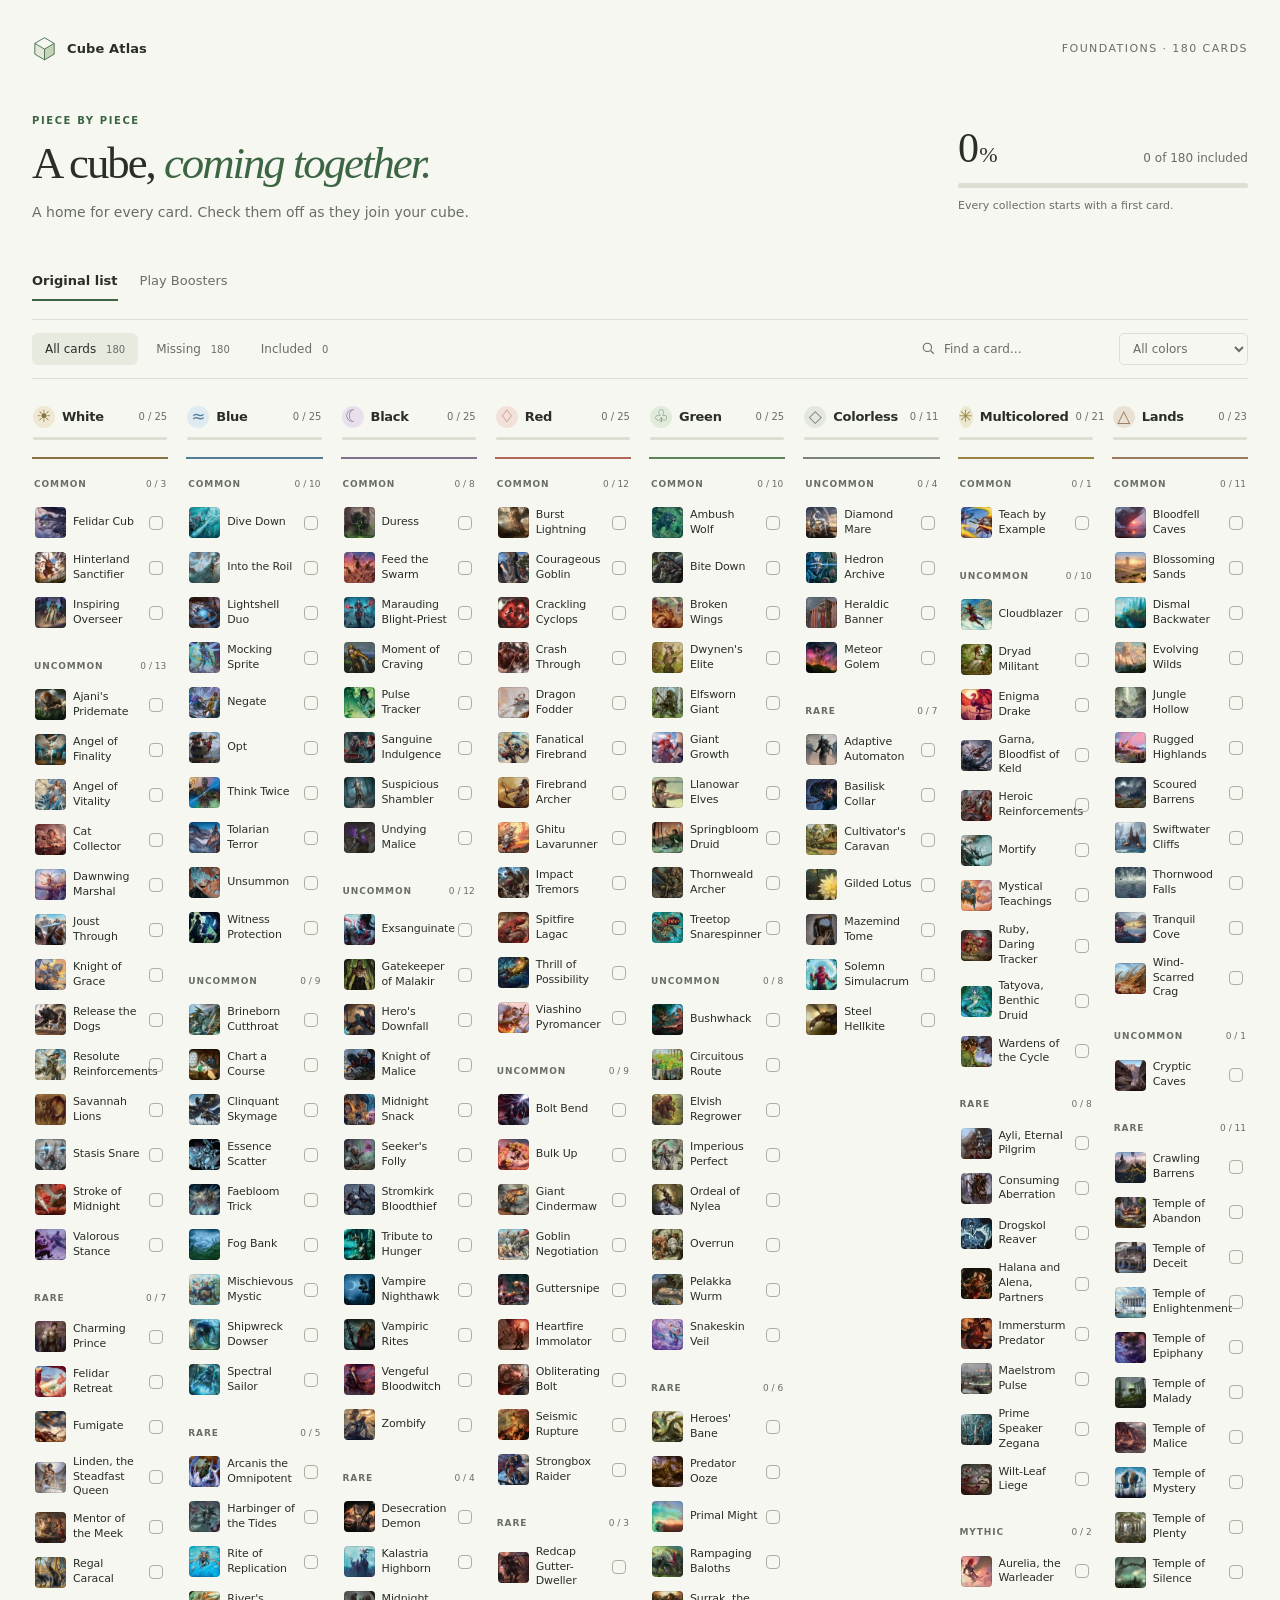
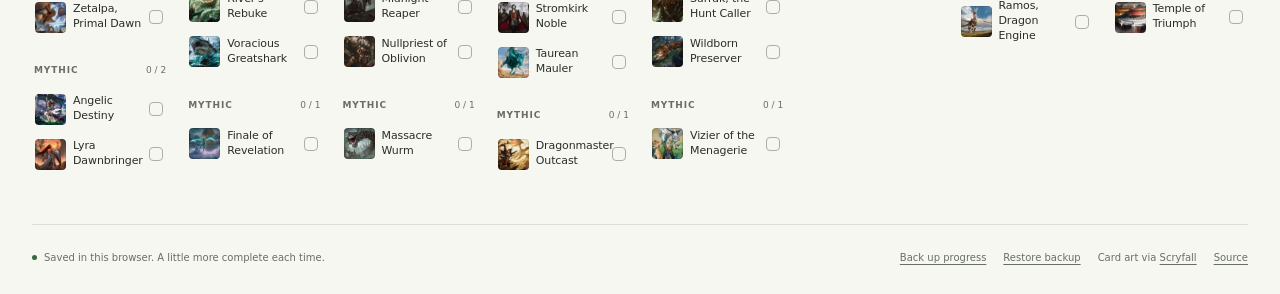
==== index.html @ b5fc6669 "Add a Play Booster battlebox with suggested replacements. Keep the original 180-card list and add a " ====
<!doctype html>
<html lang="en">
<head>
  <meta charset="utf-8">
  <meta name="viewport" content="width=device-width, initial-scale=1">
  <meta name="theme-color" content="#f7f7f2">
  <meta name="description" content="A little home for your 180-card Magic cube. Collect the cards, complete each color, and watch it come together.">
  <title>Cube Atlas — a little collection, coming together</title>
  <link rel="icon" href="assets/cube.svg" type="image/svg+xml">
  <style>
    :root{color-scheme:light;--paper:#f7f7f2;--ink:#292e28;--muted:#686e65;--line:#dddfd5;--green:#3c6544;font-family:system-ui,-apple-system,BlinkMacSystemFont,"Segoe UI",sans-serif;font-synthesis:none}
    *{box-sizing:border-box}body{margin:0;background:var(--paper);color:var(--ink);font-size:14px}button,input,select{font:inherit}button,a,input,select{-webkit-tap-highlight-color:transparent}button{cursor:pointer;color:inherit}button:active{transform:scale(.96)}button{transition:transform 120ms ease-out,background-color 120ms ease-out}a{color:inherit;text-underline-offset:3px}button:focus-visible,a:focus-visible,input:focus-visible,select:focus-visible{outline:2px solid var(--green);outline-offset:4px}[hidden]{display:none!important}
    .page{max-width:1840px;margin:auto;padding:36px 32px 24px}.masthead{display:flex;align-items:center;justify-content:space-between;gap:20px}.brand{display:flex;align-items:center;gap:10px;font-size:13px;font-weight:650;letter-spacing:.01em}.brand img{width:25px;height:25px}.edition{color:var(--muted);font-size:11px;letter-spacing:.13em;text-transform:uppercase}.intro{display:flex;align-items:center;justify-content:space-between;gap:48px;margin:54px 0 38px}.eyebrow{font-size:10px;letter-spacing:.16em;text-transform:uppercase;color:var(--green);font-weight:650;margin:0 0 13px}h1{font-family:Georgia,"Times New Roman",serif;font-size:clamp(34px,3.5vw,52px);font-weight:400;letter-spacing:-.045em;line-height:1.08;margin:0 0 14px}h1 em{font-weight:400;color:var(--green)}.intro-copy{margin:0;color:var(--muted);line-height:1.6}.overall{width:290px;flex-shrink:0}.overall-top{display:flex;align-items:baseline;justify-content:space-between;gap:20px;margin-bottom:11px}.percentage{font-family:Georgia,serif;font-size:42px;letter-spacing:-.04em;font-variant-numeric:tabular-nums}.percentage span{font-size:22px;margin-left:2px}.overall-count{color:var(--muted);font-size:12px;font-variant-numeric:tabular-nums}progress{display:block;width:100%;height:5px;border:0;border-radius:10px;overflow:hidden;appearance:none;background:var(--line)}progress::-webkit-progress-bar{background:var(--line);border-radius:10px}progress::-webkit-progress-value{background:var(--green);border-radius:10px;transition:width 220ms ease-out}progress::-moz-progress-bar{background:var(--green);border-radius:10px}.progress-caption{font-size:11px;color:var(--muted);margin:11px 0 0;min-height:16px}.toolbar{border-top:1px solid var(--line);border-bottom:1px solid var(--line);padding:13px 0;display:flex;align-items:center;justify-content:space-between;gap:14px;margin-bottom:27px}.filters{display:flex;gap:5px;flex-wrap:wrap}.filter{border:0;background:transparent;padding:9px 13px;border-radius:6px;font-size:12px;color:var(--muted)}.filter[aria-pressed="true"]{background:#e7ebdf;color:var(--ink)}.filter-count{margin-left:6px;font-size:10px;color:var(--muted);font-variant-numeric:tabular-nums}.tools{display:flex;gap:15px;align-items:center}.search{display:flex;align-items:center;gap:8px}.search svg{width:15px;height:15px;stroke:var(--muted);fill:none;stroke-width:1.5}.search input{border:0;background:transparent;outline-offset:4px;width:160px;color:var(--ink);font-size:12px;padding:8px 0}.search input::placeholder{color:var(--muted)}select{border:1px solid var(--line);border-radius:5px;padding:7px 24px 7px 9px;background:var(--paper);color:var(--muted);font-size:12px}.board{display:grid;grid-template-columns:repeat(8,minmax(0,1fr));gap:18px;align-items:start}.column{min-width:0;--accent:#8a8260;--wash:#ebe8d9}.column-head{padding:0 1px 17px;margin-bottom:14px;border-bottom:2px solid var(--accent);position:relative}.column-title{display:flex;align-items:center;gap:7px;margin-bottom:9px}.color-icon{font-size:17px;line-height:1;width:22px;height:22px;display:grid;place-items:center;background:var(--wash);color:var(--accent);border-radius:50%}.column h2{font-size:13px;margin:0;font-weight:650;letter-spacing:-.02em}.column-count{margin-left:auto;color:var(--muted);font-size:10px;white-space:nowrap;font-variant-numeric:tabular-nums}.column progress{height:3px}.column progress::-webkit-progress-value{background:var(--accent)}.column progress::-moz-progress-bar{background:var(--accent)}.column[data-complete="true"] .column-title:after{content:"✧";color:var(--accent);font-size:16px}.group{margin-bottom:21px}.group-head{display:flex;align-items:center;justify-content:space-between;gap:4px;padding:0 2px;margin-bottom:7px;min-height:22px}.group h3{font-size:9px;font-weight:600;letter-spacing:.1em;text-transform:uppercase;margin:0;color:var(--muted)}.group-count{font-size:9px;font-variant-numeric:tabular-nums;color:var(--muted)}.group[data-complete="true"] h3,.group[data-complete="true"] .group-count{color:var(--green)}.group[data-complete="true"] .group-count:before{content:"✓ ";font-weight:700}.cards{display:flex;flex-direction:column;gap:3px}.card{position:relative;display:flex;align-items:center;gap:7px;min-height:42px;padding:4px 3px;border-radius:5px;cursor:pointer;transition:background-color 120ms ease-out}.card:hover{background:#eceee5}.card:has(input:focus-visible){outline:2px solid var(--green);outline-offset:2px}.card:has(input:checked){background:color-mix(in srgb,var(--wash) 55%,transparent)}.art{width:31px;height:31px;flex-shrink:0;border-radius:4px;background:var(--wash);overflow:hidden;outline:1px solid rgb(0 0 0 / .1);outline-offset:-1px}.art img{width:100%;height:100%;object-fit:cover;display:block}.card-name{font-size:11px;line-height:1.35;letter-spacing:-.01em;flex:1;min-width:0}.copy-number{color:var(--muted);font-size:9px;white-space:nowrap}.card input{appearance:none;position:relative;flex-shrink:0;width:14px;height:14px;border:1px solid #abb0a3;border-radius:4px;margin:0 2px 0 auto;cursor:pointer;background:transparent;transition:background-color 120ms ease-out,border-color 120ms ease-out}.card input:checked{background:var(--green);border-color:var(--green)}.card input:checked:after{content:"";position:absolute;width:6px;height:3px;border-left:1.5px solid white;border-bottom:1.5px solid white;transform:rotate(-45deg);left:3px;top:3px}.card input:focus-visible{outline:none}.empty{padding:60px 20px;text-align:center;color:var(--muted)}footer{border-top:1px solid var(--line);margin-top:28px;padding-top:20px;display:flex;align-items:center;justify-content:space-between;gap:20px;flex-wrap:wrap;font-size:10px;color:var(--muted)}.footer-left{display:flex;align-items:center;gap:7px}.saved-dot{width:5px;height:5px;background:var(--green);border-radius:50%}.footer-actions{display:flex;align-items:center;gap:17px}.text-button{border:0;background:none;padding:7px 0;font-size:10px;color:var(--muted);text-decoration:underline;text-underline-offset:3px}.storage-error{border:1px solid #b48057;border-radius:5px;background:#fff3e8;padding:12px;margin-bottom:20px;line-height:1.5}.toast{position:fixed;bottom:28px;left:50%;transform:translateX(-50%);z-index:20;max-width:calc(100% - 32px);width:max-content;padding:15px 22px;display:flex;gap:13px;align-items:center;background:#293c2c;color:#fffdf4;border-radius:12px;box-shadow:0 8px 28px #25312720;pointer-events:none}.toast-symbol{font-size:27px;color:#e1d88e}.toast strong{font-size:13px;font-weight:550;display:block}.toast small{font-size:11px;display:block;opacity:.8;margin-top:4px}.particles{position:fixed;inset:0;pointer-events:none;z-index:19;overflow:hidden}.particle{position:absolute;left:0;top:0;font-family:Georgia,serif;line-height:1}.cube-celebration{position:fixed;left:50%;top:38%;z-index:18;pointer-events:none;transform:translate(-50%,-50%);width:100px;height:100px;filter:drop-shadow(0 12px 25px #3c65442a)}.sr-only{position:absolute;width:1px;height:1px;padding:0;margin:-1px;overflow:hidden;clip:rect(0,0,0,0);white-space:nowrap;border:0}
    .roster-tabs{display:flex;gap:22px;margin-bottom:18px}.roster-tab{background:none;border:0;border-bottom:2px solid transparent;padding:11px 0;font-size:13px;color:var(--muted)}.roster-tab[aria-selected="true"]{border-color:var(--green);color:var(--ink);font-weight:650}.booster-options{display:flex;justify-content:space-between;align-items:start;gap:20px;margin-bottom:19px;font-size:12px;color:var(--muted);line-height:1.6}.booster-options p{margin:0;max-width:760px}.suggestions-toggle{display:flex;align-items:center;gap:7px;white-space:nowrap;cursor:pointer;padding:4px 0}.suggestions-toggle input{accent-color:var(--green);width:15px;height:15px}.suggestion-badge{display:table;font-size:8px;line-height:1.4;font-weight:600;color:var(--green);background:#e7ebdf;border-radius:3px;padding:1px 4px;margin-top:4px;letter-spacing:.02em}.replacement-name{display:block;font-size:9px;line-height:1.35;color:var(--muted);margin-top:3px}.card[data-suggested="true"]{min-height:64px}.roster-summary{margin:0 0 16px;font-size:11px;color:var(--muted)}@media(max-width:700px){.booster-options{flex-direction:column;gap:8px}.roster-tabs{gap:24px}.card[data-suggested="true"]{min-height:68px}}
    .board{align-items:stretch}.column-head{position:sticky;top:0;z-index:5;background:var(--paper);padding-top:12px;margin-top:-12px}
    .card-preview{position:fixed;z-index:30;pointer-events:none;border-radius:13px;overflow:hidden;box-shadow:0 12px 40px rgb(0 0 0 / .25),0 2px 8px rgb(0 0 0 / .15);background:var(--paper)}.card-preview img{display:block;width:100%;height:auto}
    @media(min-width:1700px){.card-name{font-size:12px}.art{width:35px;height:35px}.card{min-height:45px}.board{gap:23px}}
    @media(max-width:1200px){.board{grid-template-columns:repeat(4,minmax(0,1fr));gap:30px 24px}.card-name{font-size:12px}.art{width:35px;height:35px}.card{min-height:44px}.column h2{font-size:14px}}
    @media(max-width:700px){.page{padding:24px 20px}.intro{margin:38px 0 28px;align-items:stretch;flex-direction:column;gap:25px}.overall{width:100%;max-width:none}.overall-top{margin-bottom:9px}.percentage{font-size:34px}.intro-copy{font-size:12px}.toolbar{flex-direction:column;align-items:stretch;gap:10px;margin-bottom:23px}.tools{justify-content:space-between}.search{flex:1}.search input{width:100%;min-width:0}.filters{gap:2px}.filter{flex:1;text-align:center}.board{grid-template-columns:repeat(2,minmax(0,1fr));gap:22px 18px}.card{gap:6px}.card-name{font-size:11px}.art{width:29px;height:32px}.column h2{font-size:12px}.color-icon{width:18px;height:18px;font-size:14px}.column-count{font-size:9px}.edition{font-size:9px}footer{align-items:flex-start;gap:8px}.footer-actions{flex-wrap:wrap;gap:14px}.toast{bottom:18px}}
    @media(max-width:359px){.page{padding:20px 14px}.board{grid-template-columns:1fr}.card-name{font-size:13px}}
    @media(prefers-reduced-motion:reduce){*,*::before,*::after{animation:none!important;transition:none!important;scroll-behavior:auto!important}button:active{transform:none}.particles,.cube-celebration{display:none!important}}
  </style>
</head>
<body>
  <div class="page">
    <header class="masthead"><div class="brand"><img src="assets/cube.svg" alt="">Cube Atlas</div><span class="edition">Foundations · 180 cards</span></header>
    <main>
      <section class="intro" aria-labelledby="page-title">
        <div><p class="eyebrow">Piece by piece</p><h1>A cube, <em>coming together.</em></h1><p class="intro-copy">A home for every card. Check them off as they join your cube.</p></div>
        <div class="overall"><div class="overall-top"><div class="percentage" id="percentage">0<span>%</span></div><span class="overall-count" id="overall-count">0 of 180 included</span></div><progress id="overall-progress" max="180" value="0" aria-label="Cube completion"></progress><p class="progress-caption" id="progress-caption">Every collection starts with a first card.</p></div>
      </section>
      <div class="storage-error" id="storage-error" role="alert" hidden></div>
      <div class="roster-tabs" role="tablist" aria-label="Battlebox roster"><button class="roster-tab" id="tab-original" role="tab" aria-selected="true" aria-controls="roster-panel" data-roster="original">Original list</button><button class="roster-tab" id="tab-booster" role="tab" aria-selected="false" aria-controls="roster-panel" tabindex="-1" data-roster="booster">Play Boosters</button></div>
      <div id="roster-panel" role="tabpanel" aria-labelledby="tab-original">
      <div class="booster-options" id="booster-options" hidden><p>Foundations Play Booster cards only. Suggestions replace cards outside the booster pool, with roles and costs that may differ. One copy each; spare land slots become spells. A starting point to playtest.</p><label class="suggestions-toggle"><input type="checkbox" id="show-suggestions" checked>Show suggested cards</label></div>
      <p class="roster-summary" id="roster-summary" hidden></p>
      <div class="toolbar">
        <div class="filters" aria-label="Card status"><button type="button" class="filter" data-filter="all" aria-pressed="true">All cards <span class="filter-count" id="count-all">180</span></button><button type="button" class="filter" data-filter="missing" aria-pressed="false">Missing <span class="filter-count" id="count-missing">180</span></button><button type="button" class="filter" data-filter="included" aria-pressed="false">Included <span class="filter-count" id="count-included">0</span></button></div>
        <div class="tools"><label class="search"><svg viewBox="0 0 20 20" aria-hidden="true"><circle cx="8.5" cy="8.5" r="5.5"/><path d="m13 13 4 4"/></svg><input type="search" id="search" placeholder="Find a card…" aria-label="Find a card" autocomplete="off"></label><select id="color-filter" aria-label="Filter by color"><option value="all">All colors</option></select></div>
      </div>
      <div class="board" id="board"></div>
      <p class="empty" id="empty" hidden>No cards here. Try another search or filter.</p>
      </div>
      <p class="sr-only" id="status" role="status" aria-live="polite"></p>
    </main>
    <footer><span class="footer-left"><span class="saved-dot" aria-hidden="true"></span><span id="save-label">Saved in this browser. A little more complete each time.</span></span><div class="footer-actions"><button class="text-button" id="backup" type="button">Back up progress</button><button class="text-button" id="restore" type="button">Restore backup</button><span>Card art via <a href="https://scryfall.com" target="_blank" rel="noreferrer">Scryfall</a></span><a href="https://github.com/hugooliveirad/cube-atlas" target="_blank" rel="noreferrer">Source</a></div></footer>
  </div>
  <input type="file" id="restore-file" accept="application/json,.json" hidden>
  <div class="toast" id="toast" role="status" aria-live="polite" hidden><span class="toast-symbol" aria-hidden="true">✧</span><div><strong id="toast-title"></strong><small id="toast-copy"></small></div></div>
  <div class="particles" id="particles" aria-hidden="true"></div>
  <img class="cube-celebration" id="cube-celebration" src="assets/cube.svg" alt="" hidden>
  <div class="card-preview" id="card-preview" hidden></div>
  <script>
    const CATALOG = [
      {id:'white',name:'White',symbol:'☀',accent:'#887442',wash:'#eee8d4',groups:{
        Common:"Felidar Cub|Hinterland Sanctifier|Inspiring Overseer",
        Uncommon:"Ajani's Pridemate|Angel of Finality|Angel of Vitality|Cat Collector|Dawnwing Marshal|Joust Through|Knight of Grace|Release the Dogs|Resolute Reinforcements|Savannah Lions|Stasis Snare|Stroke of Midnight|Valorous Stance",
        Rare:"Charming Prince|Felidar Retreat|Fumigate|Linden, the Steadfast Queen|Mentor of the Meek|Regal Caracal|Zetalpa, Primal Dawn",
        Mythic:"Angelic Destiny|Lyra Dawnbringer"}},
      {id:'blue',name:'Blue',symbol:'≈',accent:'#527d96',wash:'#deebf0',groups:{
        Common:"Dive Down|Into the Roil|Lightshell Duo|Mocking Sprite|Negate|Opt|Think Twice|Tolarian Terror|Unsummon|Witness Protection",
        Uncommon:"Brineborn Cutthroat|Chart a Course|Clinquant Skymage|Essence Scatter|Faebloom Trick|Fog Bank|Mischievous Mystic|Shipwreck Dowser|Spectral Sailor",
        Rare:"Arcanis the Omnipotent|Harbinger of the Tides|Rite of Replication|River's Rebuke|Voracious Greatshark",
        Mythic:"Finale of Revelation"}},
      {id:'black',name:'Black',symbol:'☾',accent:'#81718d',wash:'#e8e1eb',groups:{
        Common:"Duress|Feed the Swarm|Marauding Blight-Priest|Moment of Craving|Pulse Tracker|Sanguine Indulgence|Suspicious Shambler|Undying Malice",
        Uncommon:"Exsanguinate|Gatekeeper of Malakir|Hero's Downfall|Knight of Malice|Midnight Snack|Seeker's Folly|Stromkirk Bloodthief|Tribute to Hunger|Vampire Nighthawk|Vampiric Rites|Vengeful Bloodwitch|Zombify",
        Rare:"Desecration Demon|Kalastria Highborn|Midnight Reaper|Nullpriest of Oblivion",
        Mythic:"Massacre Wurm"}},
      {id:'red',name:'Red',symbol:'♢',accent:'#af6858',wash:'#f2e1d9',groups:{
        Common:"Burst Lightning|Courageous Goblin|Crackling Cyclops|Crash Through|Dragon Fodder|Fanatical Firebrand|Firebrand Archer|Ghitu Lavarunner|Impact Tremors|Spitfire Lagac|Thrill of Possibility|Viashino Pyromancer",
        Uncommon:"Bolt Bend|Bulk Up|Giant Cindermaw|Goblin Negotiation|Guttersnipe|Heartfire Immolator|Obliterating Bolt|Seismic Rupture|Strongbox Raider",
        Rare:"Redcap Gutter-Dweller|Stromkirk Noble|Taurean Mauler",
        Mythic:"Dragonmaster Outcast"}},
      {id:'green',name:'Green',symbol:'♧',accent:'#5d805d',wash:'#e1eadb',groups:{
        Common:"Ambush Wolf|Bite Down|Broken Wings|Dwynen's Elite|Elfsworn Giant|Giant Growth|Llanowar Elves|Springbloom Druid|Thornweald Archer|Treetop Snarespinner",
        Uncommon:"Bushwhack|Circuitous Route|Elvish Regrower|Imperious Perfect|Ordeal of Nylea|Overrun|Pelakka Wurm|Snakeskin Veil",
        Rare:"Heroes' Bane|Predator Ooze|Primal Might|Rampaging Baloths|Surrak, the Hunt Caller|Wildborn Preserver",
        Mythic:"Vizier of the Menagerie"}},
      {id:'colorless',name:'Colorless',symbol:'◇',accent:'#7b827b',wash:'#e4e7e1',groups:{
        Uncommon:"Diamond Mare|Hedron Archive|Heraldic Banner|Meteor Golem",
        Rare:"Adaptive Automaton|Basilisk Collar|Cultivator's Caravan|Gilded Lotus|Mazemind Tome|Solemn Simulacrum|Steel Hellkite"}},
      {id:'multicolored',name:'Multicolored',symbol:'✳',accent:'#9a8441',wash:'#ece7cf',groups:{
        Common:"Teach by Example",
        Uncommon:"Cloudblazer|Dryad Militant|Enigma Drake|Garna, Bloodfist of Keld|Heroic Reinforcements|Mortify|Mystical Teachings|Ruby, Daring Tracker|Tatyova, Benthic Druid|Wardens of the Cycle",
        Rare:"Ayli, Eternal Pilgrim|Consuming Aberration|Drogskol Reaver|Halana and Alena, Partners|Immersturm Predator|Maelstrom Pulse|Prime Speaker Zegana|Wilt-Leaf Liege",
        Mythic:"Aurelia, the Warleader|Ramos, Dragon Engine"}},
      {id:'lands',name:'Lands',symbol:'△',accent:'#9b795c',wash:'#eae1d5',groups:{
        Common:"Bloodfell Caves|Blossoming Sands|Dismal Backwater|Evolving Wilds|Jungle Hollow|Rugged Highlands|Scoured Barrens|Swiftwater Cliffs|Thornwood Falls|Tranquil Cove|Wind-Scarred Crag",
        Uncommon:"Cryptic Caves",
        Rare:"Crawling Barrens|Temple of Abandon|Temple of Deceit|Temple of Enlightenment|Temple of Epiphany|Temple of Malady|Temple of Malice|Temple of Mystery|Temple of Plenty|Temple of Silence|Temple of Triumph"}}
    ];
    const KEY = 'cube-atlas.progress.v1';
    const PLAY_BOOSTER = {
      retained: {"Ajani's Pridemate":"Uncommon","Angel of Finality":"Uncommon","Cat Collector":"Uncommon","Joust Through":"Uncommon","Resolute Reinforcements":"Uncommon","Savannah Lions":"Uncommon","Stroke of Midnight":"Uncommon","Lightshell Duo":"Common","Mocking Sprite":"Common","Think Twice":"Common","Tolarian Terror":"Common","Witness Protection":"Common","Brineborn Cutthroat":"Uncommon","Clinquant Skymage":"Uncommon","Essence Scatter":"Uncommon","Faebloom Trick":"Uncommon","Mischievous Mystic":"Uncommon","Spectral Sailor":"Uncommon","Marauding Blight-Priest":"Common","Exsanguinate":"Uncommon","Hero's Downfall":"Uncommon","Midnight Snack":"Uncommon","Seeker's Folly":"Uncommon","Stromkirk Bloodthief":"Uncommon","Vampire Nighthawk":"Uncommon","Vengeful Bloodwitch":"Uncommon","Zombify":"Uncommon","Burst Lightning":"Common","Courageous Goblin":"Common","Crackling Cyclops":"Common","Fanatical Firebrand":"Common","Firebrand Archer":"Common","Spitfire Lagac":"Common","Thrill of Possibility":"Common","Bulk Up":"Uncommon","Goblin Negotiation":"Uncommon","Heartfire Immolator":"Uncommon","Seismic Rupture":"Uncommon","Strongbox Raider":"Uncommon","Ambush Wolf":"Common","Bite Down":"Common","Broken Wings":"Common","Dwynen's Elite":"Common","Elfsworn Giant":"Common","Giant Growth":"Common","Llanowar Elves":"Common","Treetop Snarespinner":"Common","Bushwhack":"Common","Elvish Regrower":"Uncommon","Overrun":"Uncommon","Snakeskin Veil":"Uncommon","Heraldic Banner":"Uncommon","Meteor Golem":"Uncommon","Solemn Simulacrum":"Rare","Heroic Reinforcements":"Uncommon","Ruby, Daring Tracker":"Uncommon","Tatyova, Benthic Druid":"Uncommon","Wardens of the Cycle":"Uncommon","Consuming Aberration":"Rare","Bloodfell Caves":"Common","Blossoming Sands":"Common","Dismal Backwater":"Common","Evolving Wilds":"Common","Jungle Hollow":"Common","Rugged Highlands":"Common","Scoured Barrens":"Common","Swiftwater Cliffs":"Common","Thornwood Falls":"Common","Tranquil Cove":"Common","Wind-Scarred Crag":"Common"},
      suggestions: [
        {"replaces":"Felidar Cub","name":"Cathar Commando","reason":"Keeps a small creature that can remove an artifact or enchantment.","color":"white","rarity":"Common"},
        {"replaces":"Hinterland Sanctifier","name":"Dazzling Angel","reason":"Keeps life gain from creatures entering, on a larger flying body.","color":"white","rarity":"Common"},
        {"replaces":"Inspiring Overseer","name":"Helpful Hunter","reason":"Keeps a creature that draws a card on entry, at a lower cost without flying.","color":"white","rarity":"Common"},
        {"replaces":"Angel of Vitality","name":"Vanguard Seraph","reason":"Keeps a flyer that rewards gaining life, with selection instead of extra life.","color":"white","rarity":"Common"},
        {"replaces":"Dawnwing Marshal","name":"Dauntless Veteran","reason":"Keeps an attacking creature that boosts your team.","color":"white","rarity":"Uncommon"},
        {"replaces":"Knight of Grace","name":"Sun-Blessed Healer","reason":"Keeps an early white creature and adds lifelink and optional recursion.","color":"white","rarity":"Uncommon"},
        {"replaces":"Release the Dogs","name":"Prideful Parent","reason":"Keeps multiple bodies from one card, at a smaller scale.","color":"white","rarity":"Common"},
        {"replaces":"Stasis Snare","name":"Banishing Light","reason":"Keeps enchantment-based exile removal; loses flash but hits more permanent types.","color":"white","rarity":"Common"},
        {"replaces":"Valorous Stance","name":"Divine Resilience","reason":"Keeps the protection mode, with a late-game option to protect the team.","color":"white","rarity":"Uncommon"},
        {"replaces":"Charming Prince","name":"Mischievous Pup","reason":"Reuses an enters-the-battlefield effect by returning a permanent to hand.","color":"white","rarity":"Uncommon"},
        {"replaces":"Felidar Retreat","name":"Skyknight Squire","reason":"Keeps a creature-growth payoff, triggered by creatures instead of lands.","color":"white","rarity":"Rare"},
        {"replaces":"Fumigate","name":"Day of Judgment","reason":"Keeps a full creature sweeper, without the life gain.","color":"white","rarity":"Rare"},
        {"replaces":"Linden, the Steadfast Queen","name":"Exemplar of Light","reason":"Supports the life-gain theme with a flying card-draw payoff.","color":"white","rarity":"Rare"},
        {"replaces":"Mentor of the Meek","name":"Squad Rallier","reason":"Provides repeatable access to small creatures instead of drawing on entry.","color":"white","rarity":"Common"},
        {"replaces":"Regal Caracal","name":"Arahbo, the First Fang","reason":"Keeps Cat tokens and a Cat lord, without lifelink.","color":"white","rarity":"Rare"},
        {"replaces":"Zetalpa, Primal Dawn","name":"Herald of Eternal Dawn","reason":"Keeps an expensive flying finisher, with a different defensive effect.","color":"white","rarity":"Mythic"},
        {"replaces":"Angelic Destiny","name":"Celestial Armor","reason":"Keeps a flying power boost, using reusable Equipment instead of an Aura.","color":"white","rarity":"Rare"},
        {"replaces":"Lyra Dawnbringer","name":"Serra Angel","reason":"Keeps a five-mana vigilant flyer; a gentler finisher without lifelink.","color":"white","rarity":"Uncommon"},
        {"replaces":"Dive Down","name":"An Offer You Can't Refuse","reason":"Can protect a creature from a noncreature removal spell, at the cost of giving Treasures.","color":"blue","rarity":"Uncommon"},
        {"replaces":"Into the Roil","name":"Uncharted Voyage","reason":"Keeps creature tempo and card selection, at a higher cost.","color":"blue","rarity":"Common"},
        {"replaces":"Negate","name":"Refute","reason":"Keeps countermagic, with broader targets and looting at a higher cost.","color":"blue","rarity":"Common"},
        {"replaces":"Opt","name":"Strix Lookout","reason":"Moves card selection onto a repeatable flying creature.","color":"blue","rarity":"Common"},
        {"replaces":"Unsummon","name":"Run Away Together","reason":"Keeps instant-speed bounce; requires two creatures controlled by different players.","color":"blue","rarity":"Common"},
        {"replaces":"Chart a Course","name":"Arcane Epiphany","reason":"Keeps card draw, at instant speed but a higher mana cost.","color":"blue","rarity":"Uncommon"},
        {"replaces":"Fog Bank","name":"Rune-Sealed Wall","reason":"Keeps a defensive blocker and adds repeatable surveil, without flying.","color":"blue","rarity":"Uncommon"},
        {"replaces":"Shipwreck Dowser","name":"Inspiration from Beyond","reason":"Keeps instant/sorcery recursion and trades the creature for flashback.","color":"blue","rarity":"Uncommon"},
        {"replaces":"Arcanis the Omnipotent","name":"Archmage of Runes","reason":"Keeps a large creature with a repeatable card-draw engine.","color":"blue","rarity":"Rare"},
        {"replaces":"Harbinger of the Tides","name":"Bigfin Bouncer","reason":"Keeps a creature with an enters-the-battlefield bounce effect.","color":"blue","rarity":"Common"},
        {"replaces":"Rite of Replication","name":"Self-Reflection","reason":"Keeps copying your creatures, with flashback rather than kicker.","color":"blue","rarity":"Uncommon"},
        {"replaces":"River's Rebuke","name":"Aetherize","reason":"Keeps a mass-bounce effect, limited to attacking creatures.","color":"blue","rarity":"Uncommon"},
        {"replaces":"Voracious Greatshark","name":"High Fae Trickster","reason":"Keeps a flash threat; grants flash to other spells instead of countering one.","color":"blue","rarity":"Rare"},
        {"replaces":"Finale of Revelation","name":"Lunar Insight","reason":"Keeps a hand-refill spell, rewarding a spread of permanent mana values.","color":"blue","rarity":"Rare"},
        {"replaces":"Duress","name":"Pilfer","reason":"Keeps targeted discard, with broader targets for one more mana.","color":"black","rarity":"Common"},
        {"replaces":"Feed the Swarm","name":"Eaten Alive","reason":"Keeps removal; can exile creatures or planeswalkers but cannot hit enchantments.","color":"black","rarity":"Common"},
        {"replaces":"Moment of Craving","name":"Stab","reason":"Keeps cheap instant-speed -2/-2 removal, without life gain.","color":"black","rarity":"Common"},
        {"replaces":"Pulse Tracker","name":"Sanguine Syphoner","reason":"Keeps an attack-triggered life drain, on a two-mana creature.","color":"black","rarity":"Common"},
        {"replaces":"Sanguine Indulgence","name":"Macabre Waltz","reason":"Keeps returning two creatures to hand, with a discard cost.","color":"black","rarity":"Common"},
        {"replaces":"Suspicious Shambler","name":"Infestation Sage","reason":"Keeps a creature that leaves another body when it dies.","color":"black","rarity":"Common"},
        {"replaces":"Undying Malice","name":"Fake Your Own Death","reason":"Keeps a death-and-return combat trick, adding a Treasure.","color":"black","rarity":"Common"},
        {"replaces":"Gatekeeper of Malakir","name":"Tragic Banshee","reason":"Keeps removal attached to a creature, at a higher cost and with a morbid condition.","color":"black","rarity":"Uncommon"},
        {"replaces":"Knight of Malice","name":"Diregraf Ghoul","reason":"Keeps an efficient early attacker, without first strike or protection.","color":"black","rarity":"Uncommon"},
        {"replaces":"Tribute to Hunger","name":"Bake into a Pie","reason":"Keeps creature removal with access to life gain through Food.","color":"black","rarity":"Common"},
        {"replaces":"Vampiric Rites","name":"Vampire Gourmand","reason":"Keeps sacrificing creatures to draw cards, tied to attacking.","color":"black","rarity":"Uncommon"},
        {"replaces":"Desecration Demon","name":"Rune-Scarred Demon","reason":"Keeps a large flying Demon, trading low cost for a tutor effect.","color":"black","rarity":"Rare"},
        {"replaces":"Kalastria Highborn","name":"Abyssal Harvester","reason":"Keeps a repeatable death payoff, making creature copies instead of draining life.","color":"black","rarity":"Rare"},
        {"replaces":"Midnight Reaper","name":"Phyrexian Arena","reason":"Keeps paying life for repeated card advantage, without requiring creatures to die.","color":"black","rarity":"Rare"},
        {"replaces":"Nullpriest of Oblivion","name":"Infernal Vessel","reason":"Keeps a cheap creature with built-in graveyard value; returns itself rather than another creature.","color":"black","rarity":"Uncommon"},
        {"replaces":"Massacre Wurm","name":"Arbiter of Woe","reason":"Keeps a large creature with an immediate life swing, but does not sweep small creatures.","color":"black","rarity":"Uncommon"},
        {"replaces":"Crash Through","name":"Sure Strike","reason":"Keeps a cheap combat spell for the spells-matter theme, without drawing a card.","color":"red","rarity":"Common"},
        {"replaces":"Dragon Fodder","name":"Goblin Surprise","reason":"Keeps two Goblin tokens and adds a team-pump option for one more mana.","color":"red","rarity":"Common"},
        {"replaces":"Ghitu Lavarunner","name":"Frenzied Goblin","reason":"Keeps a one-mana attacker with a way to push through blockers.","color":"red","rarity":"Uncommon"},
        {"replaces":"Impact Tremors","name":"Searslicer Goblin","reason":"Supports the token plan by creating Goblins rather than dealing damage on entry.","color":"red","rarity":"Rare"},
        {"replaces":"Viashino Pyromancer","name":"Gorehorn Raider","reason":"Keeps damage attached to a creature, at a higher cost and with a raid condition.","color":"red","rarity":"Common"},
        {"replaces":"Bolt Bend","name":"Abrade","reason":"Keeps flexible instant-speed interaction, using removal instead of redirection.","color":"red","rarity":"Uncommon"},
        {"replaces":"Giant Cindermaw","name":"Brazen Scourge","reason":"Keeps an aggressive three-mana creature, with haste instead of trample and life-gain denial.","color":"red","rarity":"Uncommon"},
        {"replaces":"Guttersnipe","name":"Firespitter Whelp","reason":"Keeps noncreature-spell damage triggers, on a flying creature.","color":"red","rarity":"Uncommon"},
        {"replaces":"Obliterating Bolt","name":"Fiery Annihilation","reason":"Keeps exile-based damage removal, at instant speed for one more mana.","color":"red","rarity":"Uncommon"},
        {"replaces":"Redcap Gutter-Dweller","name":"Dragon Trainer","reason":"Keeps multiple bodies from one creature card, trading card advantage for a flying Dragon.","color":"red","rarity":"Uncommon"},
        {"replaces":"Stromkirk Noble","name":"Kellan, Planar Trailblazer","reason":"Keeps a one-mana attacker that can grow into a late-game threat.","color":"red","rarity":"Rare"},
        {"replaces":"Taurean Mauler","name":"Goblin Boarders","reason":"Keeps a three-mana creature that can enter larger, without indefinite growth.","color":"red","rarity":"Common"},
        {"replaces":"Dragonmaster Outcast","name":"Shivan Dragon","reason":"Keeps a late-game Dragon threat, without the repeated token engine.","color":"red","rarity":"Uncommon"},
        {"replaces":"Springbloom Druid","name":"Grow from the Ashes","reason":"Keeps basic-land ramp with an option to find two lands.","color":"green","rarity":"Common"},
        {"replaces":"Thornweald Archer","name":"Wary Thespian","reason":"Keeps an early green creature and adds graveyard selection; reach is covered elsewhere.","color":"green","rarity":"Common"},
        {"replaces":"Circuitous Route","name":"Elvish Archdruid","reason":"Moves ramp onto an Elf lord; needs creatures instead of fetching lands.","color":"green","rarity":"Rare"},
        {"replaces":"Imperious Perfect","name":"Dwynen, Gilt-Leaf Daen","reason":"Keeps an Elf lord, trading token production for reach and life gain.","color":"green","rarity":"Uncommon"},
        {"replaces":"Ordeal of Nylea","name":"Inspiring Call","reason":"Supports the +1/+1-counter theme with protection and card draw instead of ramp.","color":"green","rarity":"Uncommon"},
        {"replaces":"Pelakka Wurm","name":"Apothecary Stomper","reason":"Keeps a large creature with life gain on entry, at a lower cost.","color":"green","rarity":"Common"},
        {"replaces":"Heroes' Bane","name":"Wildwood Scourge","reason":"Keeps a scaling Hydra and +1/+1-counter payoff.","color":"green","rarity":"Uncommon"},
        {"replaces":"Predator Ooze","name":"Cackling Prowler","reason":"Keeps a growing, resilient creature, using ward rather than indestructible.","color":"green","rarity":"Common"},
        {"replaces":"Primal Might","name":"Felling Blow","reason":"Keeps creature-based removal plus a permanent power boost.","color":"green","rarity":"Uncommon"},
        {"replaces":"Rampaging Baloths","name":"Mossborn Hydra","reason":"Keeps a landfall threat, growing one creature instead of making tokens.","color":"green","rarity":"Rare"},
        {"replaces":"Surrak, the Hunt Caller","name":"Ghalta, Primal Hunger","reason":"Keeps a power-matters finisher, with trample rather than granting haste.","color":"green","rarity":"Rare"},
        {"replaces":"Wildborn Preserver","name":"Nessian Hornbeetle","reason":"Keeps an early creature that grows through +1/+1 counters.","color":"green","rarity":"Uncommon"},
        {"replaces":"Vizier of the Menagerie","name":"Garruk's Uprising","reason":"Keeps card advantage for a creature-heavy deck and adds trample.","color":"green","rarity":"Uncommon"},
        {"replaces":"Diamond Mare","name":"Gleaming Barrier","reason":"Keeps a cheap defensive artifact creature, trading life gain for a Treasure on death.","color":"colorless","rarity":"Common"},
        {"replaces":"Hedron Archive","name":"Burnished Hart","reason":"Keeps colorless ramp, putting basic lands into play instead of tapping for mana.","color":"colorless","rarity":"Uncommon"},
        {"replaces":"Adaptive Automaton","name":"Banner of Kinship","reason":"Keeps a creature-type anthem, with a higher mana cost.","color":"colorless","rarity":"Rare"},
        {"replaces":"Basilisk Collar","name":"Swiftfoot Boots","reason":"Keeps reusable Equipment; protects and hastens creatures rather than granting combat keywords.","color":"colorless","rarity":"Uncommon"},
        {"replaces":"Cultivator's Caravan","name":"Goldvein Pick","reason":"Keeps access to mana of any color, through combat-generated Treasure.","color":"colorless","rarity":"Common"},
        {"replaces":"Gilded Lotus","name":"Campus Guide","reason":"Keeps access to a missing land color, without the large mana boost.","color":"colorless","rarity":"Common"},
        {"replaces":"Mazemind Tome","name":"Ravenous Amulet","reason":"Keeps repeatable artifact card draw, but requires sacrificing creatures.","color":"colorless","rarity":"Uncommon"},
        {"replaces":"Steel Hellkite","name":"Juggernaut","reason":"Keeps a colorless attacking threat, at a lower cost without flying or removal.","color":"colorless","rarity":"Uncommon"},
        {"replaces":"Teach by Example","name":"Thousand-Year Storm","reason":"Keeps a spell-copying payoff, but needs six mana and multiple spells in a turn.","color":"multicolored","rarity":"Rare"},
        {"replaces":"Cloudblazer","name":"Empyrean Eagle","reason":"Keeps a white-blue flyer that supports the flying-creature theme, without card draw.","color":"multicolored","rarity":"Uncommon"},
        {"replaces":"Dryad Militant","name":"Good-Fortune Unicorn","reason":"Keeps a white-green creature and adds +1/+1-counter synergy.","color":"multicolored","rarity":"Uncommon"},
        {"replaces":"Enigma Drake","name":"Balmor, Battlemage Captain","reason":"Keeps a blue-red flying spells-matter payoff.","color":"multicolored","rarity":"Uncommon"},
        {"replaces":"Garna, Bloodfist of Keld","name":"Perforating Artist","reason":"Keeps a black-red creature that pressures life totals and resources.","color":"multicolored","rarity":"Uncommon"},
        {"replaces":"Mortify","name":"Fiendish Panda","reason":"Uses the white-black slot for life gain and recursion; single-color removal covers the lost removal spell.","color":"multicolored","rarity":"Uncommon"},
        {"replaces":"Mystical Teachings","name":"Dreadwing Scavenger","reason":"Keeps blue-black card selection, using repeatable looting rather than a tutor.","color":"multicolored","rarity":"Uncommon"},
        {"replaces":"Ayli, Eternal Pilgrim","name":"Elenda, Saint of Dusk","reason":"Keeps a white-black lifelink creature that rewards a high life total.","color":"multicolored","rarity":"Rare"},
        {"replaces":"Drogskol Reaver","name":"Kykar, Zephyr Awakener","reason":"Keeps a white-blue flying value engine, with blink and tokens instead of card draw.","color":"multicolored","rarity":"Rare"},
        {"replaces":"Halana and Alena, Partners","name":"Ashroot Animist","reason":"Keeps an attacking red-green creature that boosts another attacker.","color":"multicolored","rarity":"Rare"},
        {"replaces":"Immersturm Predator","name":"Alesha, Who Laughs at Fate","reason":"Keeps a black-red creature with repeatable graveyard value.","color":"multicolored","rarity":"Rare"},
        {"replaces":"Maelstrom Pulse","name":"Lathril, Blade of the Elves","reason":"Uses the black-green slot for Elf tokens; single-color removal covers the lost removal spell.","color":"multicolored","rarity":"Rare"},
        {"replaces":"Prime Speaker Zegana","name":"Zimone, Paradox Sculptor","reason":"Keeps a blue-green +1/+1-counter payoff, without the immediate card draw.","color":"multicolored","rarity":"Mythic"},
        {"replaces":"Wilt-Leaf Liege","name":"Anthem of Champions","reason":"Keeps a white-green team anthem, on an enchantment.","color":"multicolored","rarity":"Rare"},
        {"replaces":"Aurelia, the Warleader","name":"Swiftblade Vindicator","reason":"Keeps a red-white combat threat that rewards pumping, without extra combats.","color":"multicolored","rarity":"Rare"},
        {"replaces":"Ramos, Dragon Engine","name":"Niv-Mizzet, Visionary","reason":"Keeps a multicolor flying engine; rewards noncombat damage instead of generating mana.","color":"multicolored","rarity":"Mythic"},
        {"replaces":"Cryptic Caves","name":"Rogue's Passage","reason":"Keeps a utility land, giving an attacker evasion instead of drawing a card.","color":"lands","rarity":"Uncommon"},
        {"replaces":"Crawling Barrens","name":"Soulstone Sanctuary","reason":"Keeps a land that can become a creature.","color":"lands","rarity":"Rare"},
        {"replaces":"Temple of Abandon","name":"Secluded Courtyard","reason":"Keeps a fixing land, restricted to one creature type instead of two colors.","color":"lands","rarity":"Uncommon"},
        {"replaces":"Temple of Deceit","name":"Cephalid Inkmage","reason":"A spare land slot becomes a blue creature with surveil and a graveyard payoff.","color":"blue","rarity":"Uncommon"},
        {"replaces":"Temple of Enlightenment","name":"Skyship Buccaneer","reason":"A spare land slot becomes a blue flying attacker with conditional card draw.","color":"blue","rarity":"Uncommon"},
        {"replaces":"Temple of Epiphany","name":"Electroduplicate","reason":"A spare land slot becomes a red spell that reuses a creature's entry or attack effect.","color":"red","rarity":"Rare"},
        {"replaces":"Temple of Malady","name":"Reassembling Skeleton","reason":"A spare land slot becomes a repeatable black sacrifice resource.","color":"black","rarity":"Uncommon"},
        {"replaces":"Temple of Malice","name":"Hungry Ghoul","reason":"A spare land slot becomes a cheap black sacrifice outlet.","color":"black","rarity":"Common"},
        {"replaces":"Temple of Mystery","name":"Reclamation Sage","reason":"A spare land slot becomes a green creature with artifact/enchantment removal.","color":"green","rarity":"Uncommon"},
        {"replaces":"Temple of Plenty","name":"Felidar Savior","reason":"A spare land slot becomes a white lifelink creature that distributes counters.","color":"white","rarity":"Common"},
        {"replaces":"Temple of Silence","name":"Giada, Font of Hope","reason":"A spare land slot becomes a white flying creature that supports Angels.","color":"white","rarity":"Rare"},
        {"replaces":"Temple of Triumph","name":"Slagstorm","reason":"A spare land slot becomes a red sweeper to keep creature swarms in check.","color":"red","rarity":"Rare"}
      ]
    };
    const slug = name => name.toLowerCase().replace(/[^a-z0-9]+/g,'-').replace(/^-|-$/g,'');
    const originalCards = CATALOG.flatMap(column => Object.entries(column.groups).flatMap(([rarity,list]) => {
      const names = list.split('|');
      return names.map((name,index) => {
        const copy = names.slice(0,index + 1).filter(n => n === name).length;
        return {id:`${column.id}:${slug(name)}:${copy}`,name,color:column.id,rarity,copy,copies:names.filter(n => n === name).length};
      });
    }));
    const boosterCards = [
      ...originalCards.filter(card => Object.hasOwn(PLAY_BOOSTER.retained,card.name)).map(card => ({...card,rarity:PLAY_BOOSTER.retained[card.name]})),
      ...PLAY_BOOSTER.suggestions.map(card => ({...card,id:`${card.color}:${slug(card.name)}:1`,copy:1,copies:1,suggested:true}))
    ];
    let cards = originalCards, roster = 'original', showSuggestions = true;
    const validIds = new Set([...originalCards,...boosterCards].map(card => card.id));
    const PREFERENCES_KEY = 'cube-atlas.view.v1';
    try {
      const preferences = JSON.parse(localStorage.getItem(PREFERENCES_KEY) || '{}');
      if(preferences.roster === 'booster') { roster = 'booster'; cards = boosterCards; }
      showSuggestions = preferences.showSuggestions !== false;
    } catch {}
    function savePreferences() {
      try { localStorage.setItem(PREFERENCES_KEY,JSON.stringify({roster,showSuggestions})); } catch {}
    }
    const $ = id => document.getElementById(id);
    const reducedMotion = matchMedia('(prefers-reduced-motion: reduce)');
    let included = new Set(), filter = 'all', query = '', colorFilter = 'all', toastTimer, storageBlocked = false;
    const cardNodes = new Map(), groupNodes = new Map(), columnNodes = new Map();
    let previewSources, previewFocus = null, previewRequest = 0, previewPoint = {x:0,y:0};
    function hidePreview() {
      previewRequest++; previewFocus = null; $('card-preview').hidden = true;
    }
    function positionPreview() {
      const preview = $('card-preview'), margin = 12, gap = 18;
      const width = Math.min(280,innerWidth - margin * 2,(innerHeight - margin * 2) * 488 / 680);
      const height = width * 680 / 488;
      const x = previewPoint.x + gap + width <= innerWidth - margin ? previewPoint.x + gap : previewPoint.x - gap - width;
      preview.style.width = `${width}px`;
      preview.style.left = `${Math.max(margin,Math.min(x,innerWidth - width - margin))}px`;
      preview.style.top = `${Math.max(margin,Math.min(previewPoint.y - 30,innerHeight - height - margin))}px`;
    }
    async function showPreview(card,x,y,focusTarget = null) {
      hidePreview();
      const request = previewRequest;
      previewPoint = {x,y}; previewFocus = focusTarget;
      try {
        previewSources ||= fetch('docs/art-credits.json').then(response => {
          if(!response.ok) throw new Error('Card images unavailable');
          return response.json();
        }).then(credits => new Map(credits.map(credit => [credit.name,credit.image.replace('/art_crop/','/normal/')])));
        const sources = await previewSources;
        if(request !== previewRequest || !sources.has(card.name)) return;
        const image = new Image(); image.alt = `${card.name} — full card`;
        image.onload = () => {
          if(request !== previewRequest) return;
          $('card-preview').replaceChildren(image); positionPreview(); $('card-preview').hidden = false;
        };
        image.onerror = () => { if(request === previewRequest) hidePreview(); };
        image.src = sources.get(card.name);
      } catch { previewSources = null; }
    }
    window.addEventListener('scroll',() => {
      if(!previewFocus || previewFocus !== document.activeElement) return hidePreview();
      const bounds = previewFocus.closest('.card').querySelector('.art').getBoundingClientRect();
      if(bounds.bottom < 0 || bounds.top > innerHeight) return hidePreview();
      previewPoint = {x:bounds.right,y:bounds.top}; positionPreview();
    },true);
    window.addEventListener('resize',hidePreview);
    window.addEventListener('blur',hidePreview);
    document.addEventListener('keydown',event => { if(event.key === 'Escape') hidePreview(); });
    function validate(data) {
      if (!data || data.version !== 1 || !Array.isArray(data.included) || data.included.some(id => typeof id !== 'string' || !validIds.has(id))) throw new Error('This is not a valid Cube Atlas backup.');
      return new Set(data.included);
    }
    function storageError(message) {
      $('storage-error').textContent = message; $('storage-error').hidden = false;
      $('save-label').textContent = 'Progress is not being saved. Download a backup to keep it.';
    }
    try { const raw = localStorage.getItem(KEY); if(raw) included = validate(JSON.parse(raw)); }
    catch { storageBlocked = true; storageError('Saved progress could not be read. Your existing data has been left untouched. You can still check cards and back up this session.'); }
    function save() {
      if(storageBlocked) return;
      try { localStorage.setItem(KEY,JSON.stringify({version:1,included:[...included]})); $('storage-error').hidden = true; $('save-label').textContent = 'Saved in this browser. A little more complete each time.'; }
      catch { storageError('This browser could not save your progress. Use “Back up progress” before closing this page.'); }
    }
    function buildBoard() {
      hidePreview(); $('board').replaceChildren(); cardNodes.clear(); groupNodes.clear(); columnNodes.clear();
      for(const column of CATALOG) {
        const section = document.createElement('section'); section.className = 'column'; section.dataset.color = column.id;
        section.style.setProperty('--accent',column.accent); section.style.setProperty('--wash',column.wash);
        section.setAttribute('aria-labelledby',`heading-${column.id}`);
        section.innerHTML = `<div class="column-head"><div class="column-title"><span class="color-icon" aria-hidden="true">${column.symbol}</span><h2 id="heading-${column.id}">${column.name}</h2><span class="column-count"></span></div><progress value="0" aria-label="${column.name} completion"></progress></div>`;
        columnNodes.set(column.id,section);
        for(const rarity of ['Common','Uncommon','Rare','Mythic']) {
          if(!cards.some(card => card.color === column.id && card.rarity === rarity)) continue;
          const group = document.createElement('section'); group.className = 'group';
          const groupKey = `${column.id}:${rarity}`;
          group.setAttribute('aria-labelledby',`heading-${column.id}-${rarity}`);
          group.innerHTML = `<div class="group-head"><h3 id="heading-${column.id}-${rarity}">${rarity}</h3><span class="group-count"></span></div><div class="cards"></div>`;
          groupNodes.set(groupKey,group);
          for(const card of cards.filter(c => c.color === column.id && c.rarity === rarity)) {
            const label = document.createElement('label'); label.className = 'card'; label.dataset.suggested = String(!!card.suggested);
            const art = document.createElement('span'); art.className = 'art'; art.setAttribute('aria-hidden','true');
            art.addEventListener('pointerenter',event => { if(event.pointerType !== 'touch' && !previewFocus) showPreview(card,event.clientX,event.clientY); });
            art.addEventListener('pointermove',event => {
              if(event.pointerType === 'touch') return;
              if(previewFocus) return showPreview(card,event.clientX,event.clientY);
              previewPoint = {x:event.clientX,y:event.clientY};
              if(!$('card-preview').hidden) positionPreview();
            });
            art.addEventListener('pointerleave',() => { if(!previewFocus) hidePreview(); });
            art.addEventListener('pointerdown',hidePreview);
            const img = document.createElement('img'); img.src = `assets/cards/${slug(card.name)}.jpg`; img.alt = ''; img.loading = 'lazy'; img.width = 70; img.height = 70;
            img.addEventListener('error',() => img.hidden = true); art.append(img);
            const name = document.createElement('span'); name.className = 'card-name'; name.textContent = card.name;
            if(card.copies > 1) { const copy = document.createElement('span'); copy.className = 'copy-number'; copy.textContent = ` ${card.copy}/${card.copies}`; name.append(copy); }
            if(card.suggested) {
              const badge = document.createElement('span'); badge.className = 'suggestion-badge'; badge.textContent = 'Suggested';
              const replacement = document.createElement('span'); replacement.className = 'replacement-name'; replacement.textContent = `For ${card.replaces}`;
              name.append(badge,replacement); label.title = `Replaces ${card.replaces}. ${card.reason}`;
            }
            const input = document.createElement('input'); input.type = 'checkbox'; input.dataset.card = card.id;
            if(card.suggested) input.setAttribute('aria-description',`Suggested replacement for ${card.replaces}. ${card.reason}`);
            input.setAttribute('aria-label',`Include ${card.name}${card.copies > 1 ? `, copy ${card.copy} of ${card.copies}` : ''}`);
            input.addEventListener('change',() => toggle(card,input.checked));
            input.addEventListener('focus',() => {
              if(!input.matches(':focus-visible')) return;
              const bounds = art.getBoundingClientRect(); showPreview(card,bounds.right,bounds.top,input);
            });
            input.addEventListener('blur',hidePreview);
            label.append(art,name,input); group.querySelector('.cards').append(label); cardNodes.set(card.id,label);
          }
          section.append(group);
        }
        $('board').append(section);
      }
    }
    const count = list => list.filter(card => included.has(card.id)).length;
    function update() {
      hidePreview();
      const total = count(cards);
      $('booster-options').hidden = roster !== 'booster';
      $('roster-summary').hidden = roster !== 'booster';
      $('show-suggestions').checked = showSuggestions;
      $('roster-summary').textContent = `${Object.keys(PLAY_BOOSTER.retained).length} original cards + ${PLAY_BOOSTER.suggestions.length} suggested replacements · ${cards.length}-card target${showSuggestions ? '' : ' · Suggestions hidden; completion still includes them.'}`;
      $('roster-panel').setAttribute('aria-labelledby',`tab-${roster}`);
      document.querySelectorAll('[data-roster]').forEach(tab => {
        const active = tab.dataset.roster === roster; tab.setAttribute('aria-selected',String(active)); tab.tabIndex = active ? 0 : -1;
      });
      $('percentage').innerHTML = `${Math.round(total / cards.length * 1000) / 10}<span>%</span>`;
      $('overall-count').textContent = `${total} of ${cards.length} included`;
      $('overall-progress').max = cards.length; $('overall-progress').value = total;
      $('count-all').textContent = cards.length; $('count-missing').textContent = cards.length - total; $('count-included').textContent = total;
      $('progress-caption').textContent = total === cards.length ? 'All together. Time to shuffle up.' : total === 0 ? 'Every collection starts with a first card.' : `${cards.length - total} more cards, a little closer to game night.`;
      let visible = 0;
      for(const card of cards) {
        const label = cardNodes.get(card.id), checked = included.has(card.id);
        label.querySelector('input').checked = checked;
        label.hidden = !((showSuggestions || !card.suggested) && (card.name.toLowerCase().includes(query) || (card.replaces || '').toLowerCase().includes(query)) && (colorFilter === 'all' || colorFilter === card.color) && (filter === 'all' || (filter === 'included' ? checked : !checked)));
        if(!label.hidden) visible++;
      }
      for(const column of CATALOG) {
        const node = columnNodes.get(column.id), list = cards.filter(card => card.color === column.id), n = count(list);
        node.querySelector('.column-count').textContent = `${n} / ${list.length}`;
        node.querySelector('progress').max = list.length; node.querySelector('progress').value = n;
        node.dataset.complete = String(list.length > 0 && n === list.length);
        for(const rarity of ['Common','Uncommon','Rare','Mythic']) {
          const group = groupNodes.get(`${column.id}:${rarity}`), groupCards = list.filter(c => c.rarity === rarity), groupCount = count(groupCards);
          if(!group) continue;
          group.querySelector('.group-count').textContent = `${groupCount} / ${groupCards.length}`;
          group.dataset.complete = String(groupCards.length > 0 && groupCount === groupCards.length);
          group.hidden = groupCards.every(card => cardNodes.get(card.id).hidden);
        }
        node.hidden = [...node.querySelectorAll('.group')].every(group => group.hidden);
      }
      $('empty').hidden = visible > 0;
    }
    function toggle(card,checked) {
      const group = cards.filter(c => c.color === card.color && c.rarity === card.rarity), columnCards = cards.filter(c => c.color === card.color);
      const origin = cardNodes.get(card.id).getBoundingClientRect();
      if(checked) included.add(card.id); else included.delete(card.id);
      save(); update();
      $('status').textContent = `${card.name} ${checked ? 'included' : 'removed'}. ${count(cards)} of ${cards.length} cards included.`;
      if(checked) {
        const column = CATALOG.find(c => c.id === card.color);
        if(count(cards) === cards.length) celebrate('cube',column,card.rarity,origin);
        else if(count(columnCards) === columnCards.length) celebrate('column',column,card.rarity,origin);
        else if(count(group) === group.length) celebrate('group',column,card.rarity,origin);
      }
      if(cardNodes.get(card.id).hidden) {
        const next = cards.slice(cards.indexOf(card) + 1).find(c => !cardNodes.get(c.id).hidden) || cards.find(c => !cardNodes.get(c.id).hidden);
        if(next) cardNodes.get(next.id).querySelector('input').focus({preventScroll:true});
        else document.querySelector(`[data-filter="${filter}"]`).focus({preventScroll:true});
      }
    }
    function showToast(title,copy) {
      clearTimeout(toastTimer); $('toast-title').textContent = title; $('toast-copy').textContent = copy; $('toast').hidden = false;
      if(!reducedMotion.matches) $('toast').animate([{opacity:0,translate:'0 8px'},{opacity:1,translate:'0 0'}],{duration:220,easing:'ease-out'});
      toastTimer = setTimeout(() => $('toast').hidden = true,5500);
    }
    function celebrate(level,column,rarity,origin) {
      if(level === 'cube') showToast(roster === 'booster' ? 'Your Play Booster battlebox is complete!' : 'Your cube is complete!',`${cards.length} little pieces. One whole world. Let’s play.`);
      else if(level === 'column') showToast(`${column.name}, all together.`,`Every card in this column has found its home.`);
      else showToast(`${column.name} · ${rarity} complete!`,'A little constellation, collected.');
      if(reducedMotion.matches) return;
      const layer = $('particles'), amount = level === 'cube' ? 120 : level === 'column' ? 52 : 22;
      const x = Math.max(20,Math.min(innerWidth - 20,origin.x + origin.width / 2)), y = Math.max(30,Math.min(innerHeight - 50,origin.y + origin.height / 2));
      for(let i = 0;i < amount;i++) {
        const p = document.createElement('span'); p.className = 'particle'; p.textContent = ['✦','·','✧','◆'][i % 4];
        p.style.color = level === 'cube' ? CATALOG[i % CATALOG.length].accent : column.accent;
        p.style.fontSize = `${8 + Math.random() * 15}px`; layer.append(p);
        let frames;
        if(level === 'cube') {
          const startX = Math.random() * innerWidth;
          frames = [{transform:`translate(${startX}px,-30px) rotate(0deg)`,opacity:0},{opacity:1,offset:.1},{transform:`translate(${startX + (Math.random()-.5)*260}px,${innerHeight+30}px) rotate(${Math.random()*650}deg)`,opacity:0}];
        } else {
          const angle = Math.random()*Math.PI*2, distance = (level === 'column' ? 130 : 45)+Math.random()*80;
          frames = [{transform:`translate(${x}px,${y}px) scale(.3)`,opacity:0},{opacity:1,offset:.12},{transform:`translate(${x+Math.cos(angle)*distance}px,${y+Math.sin(angle)*distance-(level === 'column'?180:35)}px) rotate(${Math.random()*200}deg) scale(1)`,opacity:0}];
        }
        p.animate(frames,{duration:level === 'cube'?2600+Math.random()*1400:1000+Math.random()*800,delay:level === 'cube'?Math.random()*800:Math.random()*160,easing:'cubic-bezier(.2,0,0,1)',fill:'both'}).finished.finally(() => p.remove());
      }
      if(level === 'cube') {
        const cube = $('cube-celebration'); cube.hidden = false;
        cube.animate([{opacity:0,scale:'.2',rotate:'-25deg'},{opacity:1,scale:'1.2',rotate:'8deg',offset:.22},{opacity:1,scale:'1',rotate:'-5deg',offset:.7},{opacity:0,scale:'.9',rotate:'0deg'}],{duration:3000,easing:'ease-out'}).finished.finally(() => cube.hidden = true);
      } else {
        const target = level === 'column' ? columnNodes.get(column.id).querySelector('.column-head') : groupNodes.get(`${column.id}:${rarity}`).querySelector('.group-head');
        target.animate([{transform:'translateY(0)'},{transform:'translateY(-5px)',offset:.35},{transform:'translateY(0)'}],{duration:450,easing:'ease-out'});
      }
    }
    CATALOG.forEach(column => $('color-filter').add(new Option(column.name,column.id)));
    function switchRoster(next) {
      roster = next; cards = roster === 'booster' ? boosterCards : originalCards;
      $('toast').hidden = true; buildBoard(); update(); savePreferences();
      $('status').textContent = `${roster === 'booster' ? 'Play Boosters' : 'Original list'} selected. ${count(cards)} of ${cards.length} cards included.`;
    }
    document.querySelectorAll('[data-roster]').forEach(tab => {
      tab.addEventListener('click',() => switchRoster(tab.dataset.roster));
      tab.addEventListener('keydown',event => {
        if(!['ArrowLeft','ArrowRight','Home','End'].includes(event.key)) return;
        event.preventDefault();
        const next = event.key === 'Home' ? 'original' : event.key === 'End' ? 'booster' : roster === 'original' ? 'booster' : 'original';
        switchRoster(next); $(`tab-${next}`).focus();
      });
    });
    $('show-suggestions').addEventListener('change',event => { showSuggestions = event.target.checked; update(); savePreferences(); });
    document.querySelectorAll('[data-filter]').forEach(button => button.addEventListener('click',() => {
      filter = button.dataset.filter;
      document.querySelectorAll('[data-filter]').forEach(b => b.setAttribute('aria-pressed',String(b === button))); update();
    }));
    $('search').addEventListener('input',event => { query = event.target.value.trim().toLowerCase(); update(); });
    $('color-filter').addEventListener('change',event => { colorFilter = event.target.value; update(); });
    $('backup').addEventListener('click',() => {
      const url = URL.createObjectURL(new Blob([JSON.stringify({version:1,included:[...included]},null,2)],{type:'application/json'}));
      const link = document.createElement('a'); link.href = url; link.download = `cube-atlas-${new Date().toISOString().slice(0,10)}.json`; link.click(); setTimeout(() => URL.revokeObjectURL(url),1000);
    });
    $('restore').addEventListener('click',() => $('restore-file').click());
    $('restore-file').addEventListener('change',async event => {
      const file = event.target.files[0]; if(!file) return;
      try {
        const restored = validate(JSON.parse(await file.text()));
        if(confirm(`Replace this browser’s progress with ${restored.size} included cards from this backup?`)) {
          included = restored; storageBlocked = false; save(); update(); showToast('Progress restored.',`${included.size} cards, right where you left them.`);
        }
      } catch { showToast('That backup could not be read.','Choose a valid Cube Atlas JSON backup. Your progress is unchanged.'); }
      event.target.value = '';
    });
    window.addEventListener('storage',event => {
      if(event.key !== KEY && event.key !== null) return;
      try { included = event.newValue ? validate(JSON.parse(event.newValue)) : new Set(); storageBlocked = false; $('storage-error').hidden = true; update(); }
      catch { storageBlocked = true; storageError('Progress from another tab could not be read. Back up your current progress before reloading.'); }
    });
    buildBoard(); update();
  </script>
</body>
</html>
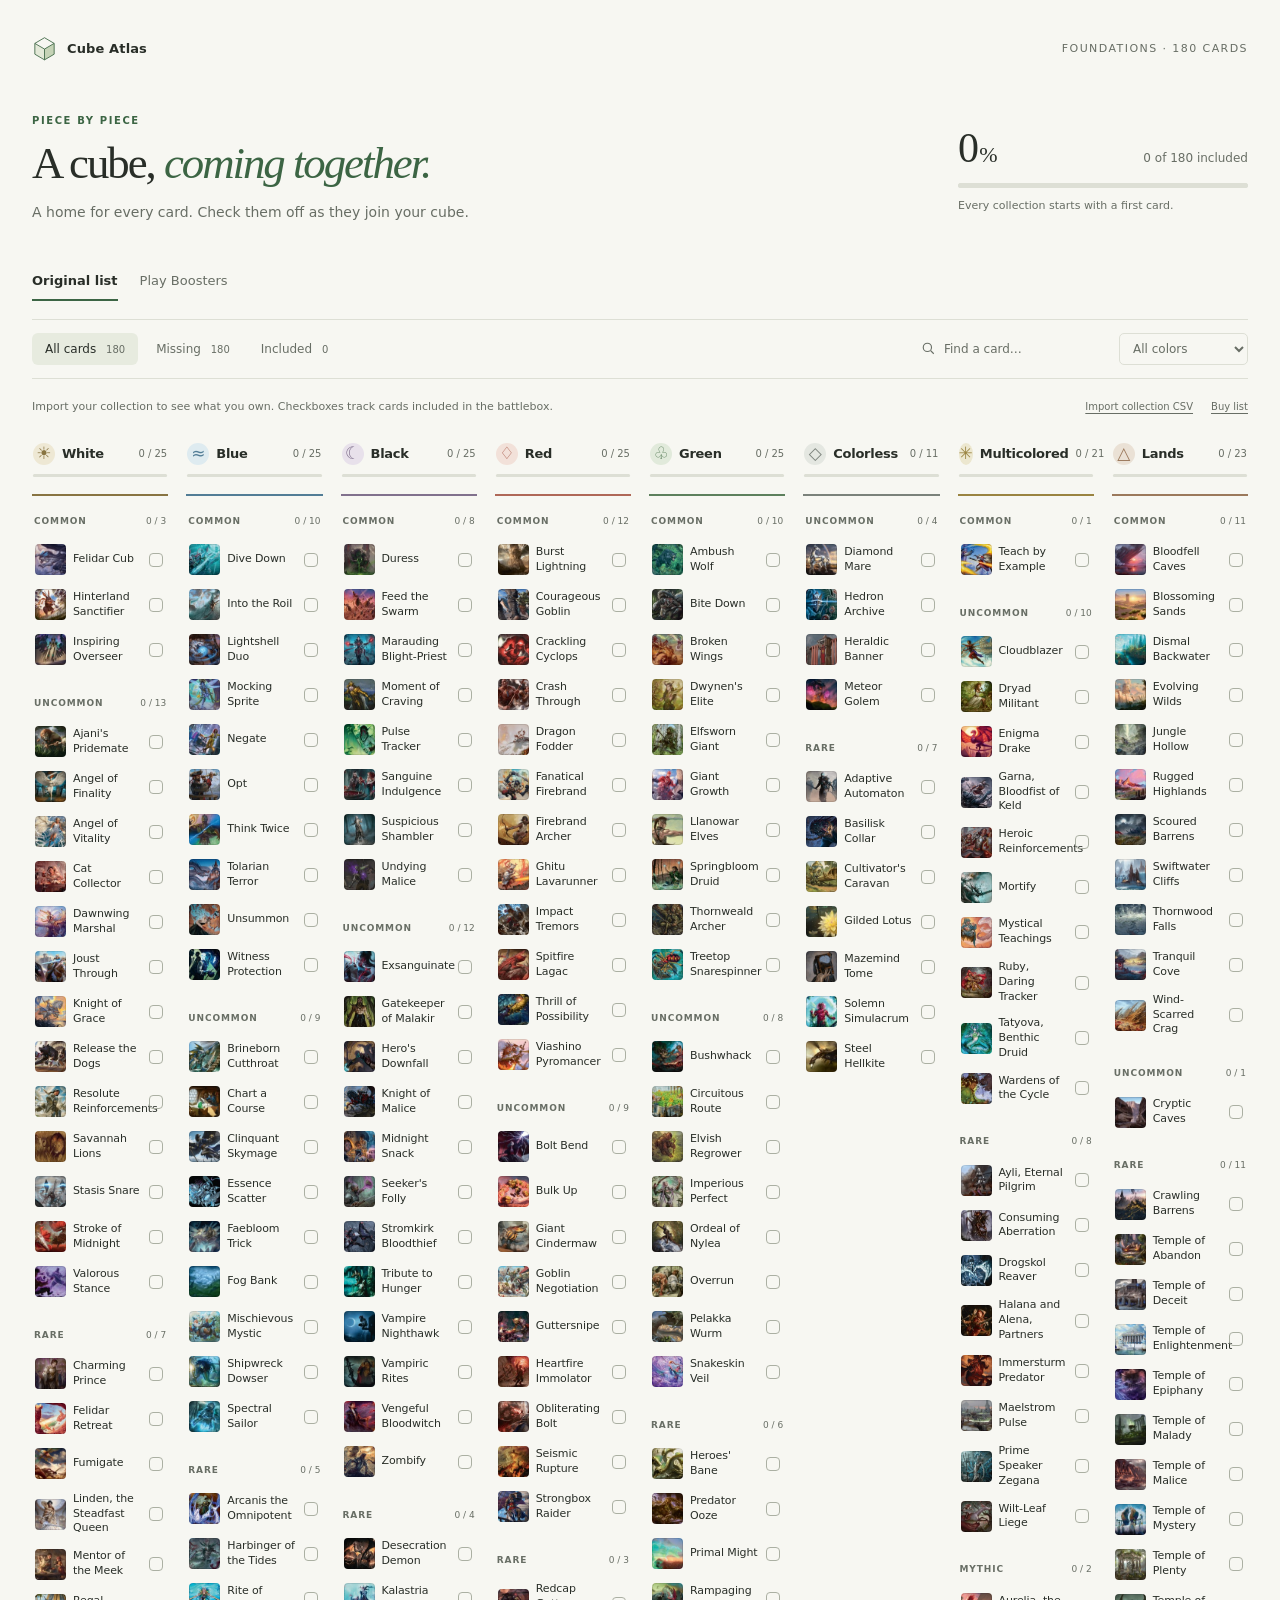
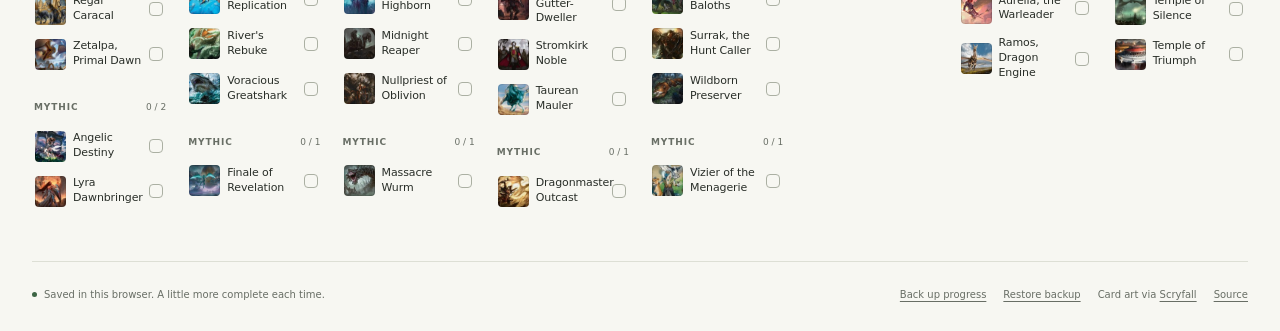
==== commit b6a9fad6: "Track owned collection copies and generate battlebox buy lists Import Mythic Tools CSV quantities in" ====
--- a/index.html
+++ b/index.html
@@ -13,6 +13,7 @@
     .page{max-width:1840px;margin:auto;padding:36px 32px 24px}.masthead{display:flex;align-items:center;justify-content:space-between;gap:20px}.brand{display:flex;align-items:center;gap:10px;font-size:13px;font-weight:650;letter-spacing:.01em}.brand img{width:25px;height:25px}.edition{color:var(--muted);font-size:11px;letter-spacing:.13em;text-transform:uppercase}.intro{display:flex;align-items:center;justify-content:space-between;gap:48px;margin:54px 0 38px}.eyebrow{font-size:10px;letter-spacing:.16em;text-transform:uppercase;color:var(--green);font-weight:650;margin:0 0 13px}h1{font-family:Georgia,"Times New Roman",serif;font-size:clamp(34px,3.5vw,52px);font-weight:400;letter-spacing:-.045em;line-height:1.08;margin:0 0 14px}h1 em{font-weight:400;color:var(--green)}.intro-copy{margin:0;color:var(--muted);line-height:1.6}.overall{width:290px;flex-shrink:0}.overall-top{display:flex;align-items:baseline;justify-content:space-between;gap:20px;margin-bottom:11px}.percentage{font-family:Georgia,serif;font-size:42px;letter-spacing:-.04em;font-variant-numeric:tabular-nums}.percentage span{font-size:22px;margin-left:2px}.overall-count{color:var(--muted);font-size:12px;font-variant-numeric:tabular-nums}progress{display:block;width:100%;height:5px;border:0;border-radius:10px;overflow:hidden;appearance:none;background:var(--line)}progress::-webkit-progress-bar{background:var(--line);border-radius:10px}progress::-webkit-progress-value{background:var(--green);border-radius:10px;transition:width 220ms ease-out}progress::-moz-progress-bar{background:var(--green);border-radius:10px}.progress-caption{font-size:11px;color:var(--muted);margin:11px 0 0;min-height:16px}.toolbar{border-top:1px solid var(--line);border-bottom:1px solid var(--line);padding:13px 0;display:flex;align-items:center;justify-content:space-between;gap:14px;margin-bottom:27px}.filters{display:flex;gap:5px;flex-wrap:wrap}.filter{border:0;background:transparent;padding:9px 13px;border-radius:6px;font-size:12px;color:var(--muted)}.filter[aria-pressed="true"]{background:#e7ebdf;color:var(--ink)}.filter-count{margin-left:6px;font-size:10px;color:var(--muted);font-variant-numeric:tabular-nums}.tools{display:flex;gap:15px;align-items:center}.search{display:flex;align-items:center;gap:8px}.search svg{width:15px;height:15px;stroke:var(--muted);fill:none;stroke-width:1.5}.search input{border:0;background:transparent;outline-offset:4px;width:160px;color:var(--ink);font-size:12px;padding:8px 0}.search input::placeholder{color:var(--muted)}select{border:1px solid var(--line);border-radius:5px;padding:7px 24px 7px 9px;background:var(--paper);color:var(--muted);font-size:12px}.board{display:grid;grid-template-columns:repeat(8,minmax(0,1fr));gap:18px;align-items:start}.column{min-width:0;--accent:#8a8260;--wash:#ebe8d9}.column-head{padding:0 1px 17px;margin-bottom:14px;border-bottom:2px solid var(--accent);position:relative}.column-title{display:flex;align-items:center;gap:7px;margin-bottom:9px}.color-icon{font-size:17px;line-height:1;width:22px;height:22px;display:grid;place-items:center;background:var(--wash);color:var(--accent);border-radius:50%}.column h2{font-size:13px;margin:0;font-weight:650;letter-spacing:-.02em}.column-count{margin-left:auto;color:var(--muted);font-size:10px;white-space:nowrap;font-variant-numeric:tabular-nums}.column progress{height:3px}.column progress::-webkit-progress-value{background:var(--accent)}.column progress::-moz-progress-bar{background:var(--accent)}.column[data-complete="true"] .column-title:after{content:"✧";color:var(--accent);font-size:16px}.group{margin-bottom:21px}.group-head{display:flex;align-items:center;justify-content:space-between;gap:4px;padding:0 2px;margin-bottom:7px;min-height:22px}.group h3{font-size:9px;font-weight:600;letter-spacing:.1em;text-transform:uppercase;margin:0;color:var(--muted)}.group-count{font-size:9px;font-variant-numeric:tabular-nums;color:var(--muted)}.group[data-complete="true"] h3,.group[data-complete="true"] .group-count{color:var(--green)}.group[data-complete="true"] .group-count:before{content:"✓ ";font-weight:700}.cards{display:flex;flex-direction:column;gap:3px}.card{position:relative;display:flex;align-items:center;gap:7px;min-height:42px;padding:4px 3px;border-radius:5px;cursor:pointer;transition:background-color 120ms ease-out}.card:hover{background:#eceee5}.card:has(input:focus-visible){outline:2px solid var(--green);outline-offset:2px}.card:has(input:checked){background:color-mix(in srgb,var(--wash) 55%,transparent)}.art{width:31px;height:31px;flex-shrink:0;border-radius:4px;background:var(--wash);overflow:hidden;outline:1px solid rgb(0 0 0 / .1);outline-offset:-1px}.art img{width:100%;height:100%;object-fit:cover;display:block}.card-name{font-size:11px;line-height:1.35;letter-spacing:-.01em;flex:1;min-width:0}.copy-number{color:var(--muted);font-size:9px;white-space:nowrap}.card input{appearance:none;position:relative;flex-shrink:0;width:14px;height:14px;border:1px solid #abb0a3;border-radius:4px;margin:0 2px 0 auto;cursor:pointer;background:transparent;transition:background-color 120ms ease-out,border-color 120ms ease-out}.card input:checked{background:var(--green);border-color:var(--green)}.card input:checked:after{content:"";position:absolute;width:6px;height:3px;border-left:1.5px solid white;border-bottom:1.5px solid white;transform:rotate(-45deg);left:3px;top:3px}.card input:focus-visible{outline:none}.empty{padding:60px 20px;text-align:center;color:var(--muted)}footer{border-top:1px solid var(--line);margin-top:28px;padding-top:20px;display:flex;align-items:center;justify-content:space-between;gap:20px;flex-wrap:wrap;font-size:10px;color:var(--muted)}.footer-left{display:flex;align-items:center;gap:7px}.saved-dot{width:5px;height:5px;background:var(--green);border-radius:50%}.footer-actions{display:flex;align-items:center;gap:17px}.text-button{border:0;background:none;padding:7px 0;font-size:10px;color:var(--muted);text-decoration:underline;text-underline-offset:3px}.storage-error{border:1px solid #b48057;border-radius:5px;background:#fff3e8;padding:12px;margin-bottom:20px;line-height:1.5}.toast{position:fixed;bottom:28px;left:50%;transform:translateX(-50%);z-index:20;max-width:calc(100% - 32px);width:max-content;padding:15px 22px;display:flex;gap:13px;align-items:center;background:#293c2c;color:#fffdf4;border-radius:12px;box-shadow:0 8px 28px #25312720;pointer-events:none}.toast-symbol{font-size:27px;color:#e1d88e}.toast strong{font-size:13px;font-weight:550;display:block}.toast small{font-size:11px;display:block;opacity:.8;margin-top:4px}.particles{position:fixed;inset:0;pointer-events:none;z-index:19;overflow:hidden}.particle{position:absolute;left:0;top:0;font-family:Georgia,serif;line-height:1}.cube-celebration{position:fixed;left:50%;top:38%;z-index:18;pointer-events:none;transform:translate(-50%,-50%);width:100px;height:100px;filter:drop-shadow(0 12px 25px #3c65442a)}.sr-only{position:absolute;width:1px;height:1px;padding:0;margin:-1px;overflow:hidden;clip:rect(0,0,0,0);white-space:nowrap;border:0}
     .roster-tabs{display:flex;gap:22px;margin-bottom:18px}.roster-tab{background:none;border:0;border-bottom:2px solid transparent;padding:11px 0;font-size:13px;color:var(--muted)}.roster-tab[aria-selected="true"]{border-color:var(--green);color:var(--ink);font-weight:650}.booster-options{display:flex;justify-content:space-between;align-items:start;gap:20px;margin-bottom:19px;font-size:12px;color:var(--muted);line-height:1.6}.booster-options p{margin:0;max-width:760px}.suggestions-toggle{display:flex;align-items:center;gap:7px;white-space:nowrap;cursor:pointer;padding:4px 0}.suggestions-toggle input{accent-color:var(--green);width:15px;height:15px}.suggestion-badge{display:table;font-size:8px;line-height:1.4;font-weight:600;color:var(--green);background:#e7ebdf;border-radius:3px;padding:1px 4px;margin-top:4px;letter-spacing:.02em}.replacement-name{display:block;font-size:9px;line-height:1.35;color:var(--muted);margin-top:3px}.card[data-suggested="true"]{min-height:64px}.roster-summary{margin:0 0 16px;font-size:11px;color:var(--muted)}@media(max-width:700px){.booster-options{flex-direction:column;gap:8px}.roster-tabs{gap:24px}.card[data-suggested="true"]{min-height:68px}}
     .board{align-items:stretch}.column-head{position:sticky;top:0;z-index:5;background:var(--paper);padding-top:12px;margin-top:-12px}
+    .ownership-bar{display:flex;align-items:center;flex-wrap:wrap;gap:8px 18px;margin:-12px 0 24px;font-size:11px;color:var(--muted)}.ownership-bar p{margin:0;flex:1;min-width:180px}.owned-icon{display:inline-flex;align-items:center;gap:2px;color:var(--green);font-size:9px;margin-left:5px;white-space:nowrap}.owned-icon svg{width:12px;height:12px;fill:none;stroke:currentColor;stroke-width:1.5;vertical-align:middle}dialog{width:min(520px,calc(100% - 32px));padding:24px;border:1px solid var(--line);border-radius:12px;background:var(--paper);color:var(--ink)}dialog::backdrop{background:#292e2855}dialog h2{margin:0 0 12px;font:26px Georgia,serif}dialog p{font-size:12px;line-height:1.6;color:var(--muted)}dialog textarea{display:block;width:100%;min-height:250px;resize:vertical;padding:12px;border:1px solid var(--line);border-radius:5px;background:transparent;color:var(--ink);font:12px/1.6 monospace}.dialog-actions{display:flex;gap:20px;justify-content:flex-end;margin-top:12px}#ownership-status[data-error="true"]{color:#9a4525}
     .card-preview{position:fixed;z-index:30;pointer-events:none;border-radius:13px;overflow:hidden;box-shadow:0 12px 40px rgb(0 0 0 / .25),0 2px 8px rgb(0 0 0 / .15);background:var(--paper)}.card-preview img{display:block;width:100%;height:auto}
     @media(min-width:1700px){.card-name{font-size:12px}.art{width:35px;height:35px}.card{min-height:45px}.board{gap:23px}}
     @media(max-width:1200px){.board{grid-template-columns:repeat(4,minmax(0,1fr));gap:30px 24px}.card-name{font-size:12px}.art{width:35px;height:35px}.card{min-height:44px}.column h2{font-size:14px}}
@@ -32,12 +33,13 @@
       <div class="storage-error" id="storage-error" role="alert" hidden></div>
       <div class="roster-tabs" role="tablist" aria-label="Battlebox roster"><button class="roster-tab" id="tab-original" role="tab" aria-selected="true" aria-controls="roster-panel" data-roster="original">Original list</button><button class="roster-tab" id="tab-booster" role="tab" aria-selected="false" aria-controls="roster-panel" tabindex="-1" data-roster="booster">Play Boosters</button></div>
       <div id="roster-panel" role="tabpanel" aria-labelledby="tab-original">
-      <div class="booster-options" id="booster-options" hidden><p>Foundations Play Booster cards only. Suggestions replace cards outside the booster pool, with roles and costs that may differ. One copy each; spare land slots become spells. A starting point to playtest.</p><label class="suggestions-toggle"><input type="checkbox" id="show-suggestions" checked>Show suggested cards</label></div>
+      <div class="booster-options" id="booster-options" hidden><p>Foundations Play Booster cards only. Suggestions replace cards outside the booster pool, with roles and costs that may differ. Original column counts, with second copies of the ten dual lands. A starting point to playtest.</p><label class="suggestions-toggle"><input type="checkbox" id="show-suggestions" checked>Show suggested cards</label></div>
       <p class="roster-summary" id="roster-summary" hidden></p>
       <div class="toolbar">
         <div class="filters" aria-label="Card status"><button type="button" class="filter" data-filter="all" aria-pressed="true">All cards <span class="filter-count" id="count-all">180</span></button><button type="button" class="filter" data-filter="missing" aria-pressed="false">Missing <span class="filter-count" id="count-missing">180</span></button><button type="button" class="filter" data-filter="included" aria-pressed="false">Included <span class="filter-count" id="count-included">0</span></button></div>
         <div class="tools"><label class="search"><svg viewBox="0 0 20 20" aria-hidden="true"><circle cx="8.5" cy="8.5" r="5.5"/><path d="m13 13 4 4"/></svg><input type="search" id="search" placeholder="Find a card…" aria-label="Find a card" autocomplete="off"></label><select id="color-filter" aria-label="Filter by color"><option value="all">All colors</option></select></div>
       </div>
+      <div class="ownership-bar"><p id="ownership-status" role="status">Import your collection to see what you own. Checkboxes track cards included in the battlebox.</p><button class="text-button" id="import-owned" type="button">Import collection CSV</button><button class="text-button" id="buy-list" type="button" disabled>Buy list</button></div>
       <div class="board" id="board"></div>
       <p class="empty" id="empty" hidden>No cards here. Try another search or filter.</p>
       </div>
@@ -45,6 +47,8 @@
     </main>
     <footer><span class="footer-left"><span class="saved-dot" aria-hidden="true"></span><span id="save-label">Saved in this browser. A little more complete each time.</span></span><div class="footer-actions"><button class="text-button" id="backup" type="button">Back up progress</button><button class="text-button" id="restore" type="button">Restore backup</button><span>Card art via <a href="https://scryfall.com" target="_blank" rel="noreferrer">Scryfall</a></span><a href="https://github.com/hugooliveirad/cube-atlas" target="_blank" rel="noreferrer">Source</a></div></footer>
   </div>
+  <input type="file" id="owned-file" accept=".csv,text/csv" hidden>
+  <dialog id="buy-dialog" aria-labelledby="buy-title"><h2 id="buy-title">Buy list</h2><p id="buy-summary"></p><p>For the full selected roster, including hidden suggestions. Owned copies also cover checked copies; they are not counted twice.</p><textarea id="buy-text" readonly aria-label="Cards to buy" spellcheck="false"></textarea><p id="buy-feedback" role="status"></p><div class="dialog-actions"><button class="text-button" id="copy-buy" type="button">Copy list</button><button class="text-button" id="download-buy" type="button">Download list</button><button class="text-button" id="close-buy" type="button">Close</button></div></dialog>
   <input type="file" id="restore-file" accept="application/json,.json" hidden>
   <div class="toast" id="toast" role="status" aria-live="polite" hidden><span class="toast-symbol" aria-hidden="true">✧</span><div><strong id="toast-title"></strong><small id="toast-copy"></small></div></div>
   <div class="particles" id="particles" aria-hidden="true"></div>
@@ -194,16 +198,16 @@
         {"replaces":"Ramos, Dragon Engine","name":"Niv-Mizzet, Visionary","reason":"Keeps a multicolor flying engine; rewards noncombat damage instead of generating mana.","color":"multicolored","rarity":"Mythic"},
         {"replaces":"Cryptic Caves","name":"Rogue's Passage","reason":"Keeps a utility land, giving an attacker evasion instead of drawing a card.","color":"lands","rarity":"Uncommon"},
         {"replaces":"Crawling Barrens","name":"Soulstone Sanctuary","reason":"Keeps a land that can become a creature.","color":"lands","rarity":"Rare"},
-        {"replaces":"Temple of Abandon","name":"Secluded Courtyard","reason":"Keeps a fixing land, restricted to one creature type instead of two colors.","color":"lands","rarity":"Uncommon"},
-        {"replaces":"Temple of Deceit","name":"Cephalid Inkmage","reason":"A spare land slot becomes a blue creature with surveil and a graveyard payoff.","color":"blue","rarity":"Uncommon"},
-        {"replaces":"Temple of Enlightenment","name":"Skyship Buccaneer","reason":"A spare land slot becomes a blue flying attacker with conditional card draw.","color":"blue","rarity":"Uncommon"},
-        {"replaces":"Temple of Epiphany","name":"Electroduplicate","reason":"A spare land slot becomes a red spell that reuses a creature's entry or attack effect.","color":"red","rarity":"Rare"},
-        {"replaces":"Temple of Malady","name":"Reassembling Skeleton","reason":"A spare land slot becomes a repeatable black sacrifice resource.","color":"black","rarity":"Uncommon"},
-        {"replaces":"Temple of Malice","name":"Hungry Ghoul","reason":"A spare land slot becomes a cheap black sacrifice outlet.","color":"black","rarity":"Common"},
-        {"replaces":"Temple of Mystery","name":"Reclamation Sage","reason":"A spare land slot becomes a green creature with artifact/enchantment removal.","color":"green","rarity":"Uncommon"},
-        {"replaces":"Temple of Plenty","name":"Felidar Savior","reason":"A spare land slot becomes a white lifelink creature that distributes counters.","color":"white","rarity":"Common"},
-        {"replaces":"Temple of Silence","name":"Giada, Font of Hope","reason":"A spare land slot becomes a white flying creature that supports Angels.","color":"white","rarity":"Rare"},
-        {"replaces":"Temple of Triumph","name":"Slagstorm","reason":"A spare land slot becomes a red sweeper to keep creature swarms in check.","color":"red","rarity":"Rare"}
+        {"replaces":"Temple of Abandon","name":"Rugged Highlands","reason":"A second copy keeps the same two-color tapped mana fixing, gaining 1 life instead of scrying.","color":"lands","rarity":"Common"},
+        {"replaces":"Temple of Deceit","name":"Dismal Backwater","reason":"A second copy keeps the same two-color tapped mana fixing, gaining 1 life instead of scrying.","color":"lands","rarity":"Common"},
+        {"replaces":"Temple of Enlightenment","name":"Tranquil Cove","reason":"A second copy keeps the same two-color tapped mana fixing, gaining 1 life instead of scrying.","color":"lands","rarity":"Common"},
+        {"replaces":"Temple of Epiphany","name":"Swiftwater Cliffs","reason":"A second copy keeps the same two-color tapped mana fixing, gaining 1 life instead of scrying.","color":"lands","rarity":"Common"},
+        {"replaces":"Temple of Malady","name":"Jungle Hollow","reason":"A second copy keeps the same two-color tapped mana fixing, gaining 1 life instead of scrying.","color":"lands","rarity":"Common"},
+        {"replaces":"Temple of Malice","name":"Bloodfell Caves","reason":"A second copy keeps the same two-color tapped mana fixing, gaining 1 life instead of scrying.","color":"lands","rarity":"Common"},
+        {"replaces":"Temple of Mystery","name":"Thornwood Falls","reason":"A second copy keeps the same two-color tapped mana fixing, gaining 1 life instead of scrying.","color":"lands","rarity":"Common"},
+        {"replaces":"Temple of Plenty","name":"Blossoming Sands","reason":"A second copy keeps the same two-color tapped mana fixing, gaining 1 life instead of scrying.","color":"lands","rarity":"Common"},
+        {"replaces":"Temple of Silence","name":"Scoured Barrens","reason":"A second copy keeps the same two-color tapped mana fixing, gaining 1 life instead of scrying.","color":"lands","rarity":"Common"},
+        {"replaces":"Temple of Triumph","name":"Wind-Scarred Crag","reason":"A second copy keeps the same two-color tapped mana fixing, gaining 1 life instead of scrying.","color":"lands","rarity":"Common"}
       ]
     };
     const slug = name => name.toLowerCase().replace(/[^a-z0-9]+/g,'-').replace(/^-|-$/g,'');
@@ -215,11 +219,17 @@
       });
     }));
     const boosterCards = [
-      ...originalCards.filter(card => Object.hasOwn(PLAY_BOOSTER.retained,card.name)).map(card => ({...card,rarity:PLAY_BOOSTER.retained[card.name]})),
-      ...PLAY_BOOSTER.suggestions.map(card => ({...card,id:`${card.color}:${slug(card.name)}:1`,copy:1,copies:1,suggested:true}))
+      ...originalCards.filter(card => Object.hasOwn(PLAY_BOOSTER.retained,card.name)).map(card => ({...card,rarity:PLAY_BOOSTER.retained[card.name],copies:PLAY_BOOSTER.suggestions.some(suggestion => suggestion.name === card.name) ? 2 : 1})),
+      ...PLAY_BOOSTER.suggestions.map(card => {
+        const copies = Object.hasOwn(PLAY_BOOSTER.retained,card.name) ? 2 : 1;
+        return {...card,id:`${card.color}:${slug(card.name)}:${copies}`,copy:copies,copies,suggested:true};
+      })
     ];
+    boosterCards.sort((a,b) => a.name.localeCompare(b.name,'en') || a.copy - b.copy);
     let cards = originalCards, roster = 'original', showSuggestions = true;
-    const validIds = new Set([...originalCards,...boosterCards].map(card => card.id));
+    // Keep saved checkmarks readable when a suggestion is replaced in a later roster.
+    const retiredCardIds = ["lands:secluded-courtyard:1","blue:cephalid-inkmage:1","blue:skyship-buccaneer:1","red:electroduplicate:1","black:reassembling-skeleton:1","black:hungry-ghoul:1","green:reclamation-sage:1","white:felidar-savior:1","white:giada-font-of-hope:1","red:slagstorm:1"];
+    const validIds = new Set([...originalCards.map(card => card.id),...boosterCards.map(card => card.id),...retiredCardIds]);
     const PREFERENCES_KEY = 'cube-atlas.view.v1';
     try {
       const preferences = JSON.parse(localStorage.getItem(PREFERENCES_KEY) || '{}');
@@ -232,6 +242,61 @@
     const $ = id => document.getElementById(id);
     const reducedMotion = matchMedia('(prefers-reduced-motion: reduce)');
     let included = new Set(), filter = 'all', query = '', colorFilter = 'all', toastTimer, storageBlocked = false;
+    const OWNED_KEY = 'cube-atlas.owned.v1';
+    const normalizeName = name => name.normalize('NFKC').trim().replace(/[’‘]/g,"'").replace(/\s+/g,' ').toLowerCase();
+    const catalogNames = new Map([...originalCards,...boosterCards].map(card => [normalizeName(card.name),card.name]));
+    let ownership = null, ownershipError = '';
+    function validateOwnership(data) {
+      if(!data || data.version !== 1 || typeof data.source !== 'string' || !data.counts || typeof data.counts !== 'object' || Array.isArray(data.counts) || Object.entries(data.counts).some(([name,n]) => !catalogNames.has(normalizeName(name)) || !Number.isSafeInteger(n) || n < 1)) throw new Error('Invalid collection data');
+      return data;
+    }
+    try { const raw = localStorage.getItem(OWNED_KEY); if(raw) ownership = validateOwnership(JSON.parse(raw)); }
+    catch { ownershipError = 'Saved ownership could not be read. Import your collection CSV again.'; }
+    const ownedCount = name => ownership?.counts[name] || 0;
+    function parseCollection(text) {
+      const rows = []; let row = [], field = '', quoted = false;
+      text = text.replace(/^\uFEFF/,'');
+      for(let i = 0; i < text.length; i++) {
+        const ch = text[i];
+        if(ch === '"') {
+          if(quoted && text[i + 1] === '"') { field += '"'; i++; }
+          else quoted = !quoted;
+        } else if(!quoted && (ch === ',' || ch === '\n' || ch === '\r')) {
+          row.push(field); field = '';
+          if(ch !== ',') { if(row.some(value => value.trim())) rows.push(row); row = []; if(ch === '\r' && text[i + 1] === '\n') i++; }
+        } else field += ch;
+      }
+      if(quoted) throw new Error('The CSV has an unfinished quoted field. Export it again from Mythic Tools.');
+      row.push(field); if(row.some(value => value.trim())) rows.push(row);
+      const headers = (rows.shift() || []).map(value => value.trim());
+      const english = headers.indexOf('English Name'), nameIndex = headers.indexOf('Card Name'), quantity = headers.indexOf('Quantity');
+      if((english < 0 && nameIndex < 0) || quantity < 0) throw new Error('Choose a Mythic Tools CSV with English Name or Card Name, and Quantity columns.');
+      if(!rows.length) throw new Error('This export has no cards. Your previous collection is unchanged.');
+      const counts = Object.create(null);
+      for(const [index,values] of rows.entries()) {
+        const name = (values[english] || values[nameIndex] || '').trim(), rawCount = (values[quantity] || '').trim();
+        if(!name || !/^\d+$/.test(rawCount) || !Number.isSafeInteger(Number(rawCount))) throw new Error(`Check the card name and quantity on CSV row ${index + 2}.`);
+        const canonical = catalogNames.get(normalizeName(name)), n = Number(rawCount);
+        if(canonical && n > 0) { counts[canonical] = (counts[canonical] || 0) + n; if(!Number.isSafeInteger(counts[canonical])) throw new Error('A card quantity is too large.'); }
+      }
+      return counts;
+    }
+    function buyEntries() {
+      const totals = new Map();
+      for(const card of cards) {
+        const entry = totals.get(card.name) || {name:card.name,required:0,included:0};
+        entry.required++; if(included.has(card.id)) entry.included++;
+        totals.set(card.name,entry);
+      }
+      return [...totals.values()].map(entry => ({name:entry.name,quantity:Math.max(0,entry.required - Math.max(ownedCount(entry.name),entry.included))})).filter(entry => entry.quantity > 0).sort((a,b) => a.name.localeCompare(b.name,'en'));
+    }
+    function updateBuyList() {
+      const entries = buyEntries(), n = entries.reduce((sum,entry) => sum + entry.quantity,0);
+      $('buy-summary').textContent = `${roster === 'booster' ? 'Play Boosters' : 'Original list'} · ${n} ${n === 1 ? 'copy' : 'copies'} to buy across ${entries.length} card names.`;
+      $('buy-text').value = entries.map(entry => `${entry.quantity} ${entry.name}`).join('\n');
+      $('copy-buy').disabled = $('download-buy').disabled = entries.length === 0;
+      $('buy-feedback').textContent = entries.length ? '' : 'You have every copy covered by your collection or included cards.';
+    }
     const cardNodes = new Map(), groupNodes = new Map(), columnNodes = new Map();
     let previewSources, previewFocus = null, previewRequest = 0, previewPoint = {x:0,y:0};
     function hidePreview() {
@@ -266,9 +331,21 @@
         image.src = sources.get(card.name);
       } catch { previewSources = null; }
     }
+    function bindPreviewPointer(target,card) {
+      target.addEventListener('pointerenter',event => { if(event.pointerType !== 'touch' && !previewFocus) showPreview(card,event.clientX,event.clientY); });
+      target.addEventListener('pointermove',event => {
+        if(event.pointerType === 'touch') return;
+        if(previewFocus) return showPreview(card,event.clientX,event.clientY);
+        previewPoint = {x:event.clientX,y:event.clientY};
+        if(!$('card-preview').hidden) positionPreview();
+      });
+      target.addEventListener('pointerleave',() => { if(!previewFocus) hidePreview(); });
+      target.addEventListener('pointerdown',hidePreview);
+    }
     window.addEventListener('scroll',() => {
       if(!previewFocus || previewFocus !== document.activeElement) return hidePreview();
-      const bounds = previewFocus.closest('.card').querySelector('.art').getBoundingClientRect();
+      const anchor = previewFocus.matches('a') ? previewFocus : previewFocus.closest('.card').querySelector('.art');
+      const bounds = anchor.getBoundingClientRect();
       if(bounds.bottom < 0 || bounds.top > innerHeight) return hidePreview();
       previewPoint = {x:bounds.right,y:bounds.top}; positionPreview();
     },true);
@@ -308,22 +385,26 @@
           for(const card of cards.filter(c => c.color === column.id && c.rarity === rarity)) {
             const label = document.createElement('label'); label.className = 'card'; label.dataset.suggested = String(!!card.suggested);
             const art = document.createElement('span'); art.className = 'art'; art.setAttribute('aria-hidden','true');
-            art.addEventListener('pointerenter',event => { if(event.pointerType !== 'touch' && !previewFocus) showPreview(card,event.clientX,event.clientY); });
-            art.addEventListener('pointermove',event => {
-              if(event.pointerType === 'touch') return;
-              if(previewFocus) return showPreview(card,event.clientX,event.clientY);
-              previewPoint = {x:event.clientX,y:event.clientY};
-              if(!$('card-preview').hidden) positionPreview();
-            });
-            art.addEventListener('pointerleave',() => { if(!previewFocus) hidePreview(); });
-            art.addEventListener('pointerdown',hidePreview);
+            bindPreviewPointer(art,card);
             const img = document.createElement('img'); img.src = `assets/cards/${slug(card.name)}.jpg`; img.alt = ''; img.loading = 'lazy'; img.width = 70; img.height = 70;
             img.addEventListener('error',() => img.hidden = true); art.append(img);
             const name = document.createElement('span'); name.className = 'card-name'; name.textContent = card.name;
+            const owned = document.createElement('span'); owned.className = 'owned-icon'; owned.hidden = true; owned.setAttribute('role','img');
+            owned.innerHTML = '<svg viewBox="0 0 16 16" aria-hidden="true"><rect x="5" y="2" width="8" height="11" rx="1.5"/><path d="M3 5H2v9h8v-1"/></svg><span></span>';
+            name.append(owned);
             if(card.copies > 1) { const copy = document.createElement('span'); copy.className = 'copy-number'; copy.textContent = ` ${card.copy}/${card.copies}`; name.append(copy); }
             if(card.suggested) {
               const badge = document.createElement('span'); badge.className = 'suggestion-badge'; badge.textContent = 'Suggested';
-              const replacement = document.createElement('span'); replacement.className = 'replacement-name'; replacement.textContent = `For ${card.replaces}`;
+              const replacement = document.createElement('a'); replacement.className = 'replacement-name'; replacement.textContent = `For ${card.replaces}`;
+              replacement.href = `https://scryfall.com/search?q=${encodeURIComponent(`!"${card.replaces}"`)}`;
+              replacement.target = '_blank'; replacement.rel = 'noreferrer';
+              replacement.setAttribute('aria-label',`View ${card.replaces} on Scryfall (opens in a new tab)`);
+              bindPreviewPointer(replacement,{name:card.replaces});
+              replacement.addEventListener('focus',() => {
+                if(!replacement.matches(':focus-visible')) return;
+                const bounds = replacement.getBoundingClientRect(); showPreview({name:card.replaces},bounds.right,bounds.top,replacement);
+              });
+              replacement.addEventListener('blur',hidePreview);
               name.append(badge,replacement); label.title = `Replaces ${card.replaces}. ${card.reason}`;
             }
             const input = document.createElement('input'); input.type = 'checkbox'; input.dataset.card = card.id;
@@ -346,6 +427,11 @@
     function update() {
       hidePreview();
       const total = count(cards);
+      const ownedSlots = [...new Set(cards.map(card => card.name))].reduce((sum,name) => sum + Math.min(ownedCount(name),cards.filter(card => card.name === name).length),0);
+      $('ownership-status').dataset.error = String(!!ownershipError);
+      $('ownership-status').textContent = ownershipError || (ownership ? `${ownedSlots} of ${cards.length} copies owned · ${ownership.source}. The stacked-card icon shows owned quantities; checkboxes mean included.` : 'Import your collection to see what you own. Checkboxes track cards included in the battlebox.');
+      $('buy-list').disabled = !ownership;
+      if($('buy-dialog').open) updateBuyList();
       $('booster-options').hidden = roster !== 'booster';
       $('roster-summary').hidden = roster !== 'booster';
       $('show-suggestions').checked = showSuggestions;
@@ -363,6 +449,10 @@
       for(const card of cards) {
         const label = cardNodes.get(card.id), checked = included.has(card.id);
         label.querySelector('input').checked = checked;
+        const owned = label.querySelector('.owned-icon'), n = ownedCount(card.name);
+        owned.hidden = n === 0; owned.querySelector('span').textContent = n;
+        owned.title = `${n} ${n === 1 ? 'copy' : 'copies'} owned in your imported collection`;
+        owned.setAttribute('aria-label',owned.title);
         label.hidden = !((showSuggestions || !card.suggested) && (card.name.toLowerCase().includes(query) || (card.replaces || '').toLowerCase().includes(query)) && (colorFilter === 'all' || colorFilter === card.color) && (filter === 'all' || (filter === 'included' ? checked : !checked)));
         if(!label.hidden) visible++;
       }
@@ -456,6 +546,28 @@
     }));
     $('search').addEventListener('input',event => { query = event.target.value.trim().toLowerCase(); update(); });
     $('color-filter').addEventListener('change',event => { colorFilter = event.target.value; update(); });
+    $('import-owned').addEventListener('click',() => $('owned-file').click());
+    $('owned-file').addEventListener('change',async event => {
+      const file = event.target.files[0]; if(!file) return;
+      try {
+        const next = {version:1,source:file.name,counts:parseCollection(await file.text())};
+        ownership = next; ownershipError = '';
+        try { localStorage.setItem(OWNED_KEY,JSON.stringify(next)); }
+        catch { ownershipError = 'Ownership loaded for this session only. Browser storage is unavailable; keep your CSV to import again.'; }
+        update(); showToast('Collection imported.',`${Object.keys(next.counts).length} matching card names. Included checkboxes are unchanged.`);
+      } catch(error) { ownershipError = error.message; update(); }
+      event.target.value = '';
+    });
+    $('buy-list').addEventListener('click',() => { updateBuyList(); $('buy-dialog').showModal(); });
+    $('close-buy').addEventListener('click',() => $('buy-dialog').close());
+    $('copy-buy').addEventListener('click',async () => {
+      try { await navigator.clipboard.writeText($('buy-text').value); $('buy-feedback').textContent = 'Buy list copied.'; }
+      catch { $('buy-text').focus(); $('buy-text').select(); $('buy-feedback').textContent = 'Copy the selected list, or use Download list.'; }
+    });
+    $('download-buy').addEventListener('click',() => {
+      const url = URL.createObjectURL(new Blob([$('buy-text').value + '\n'],{type:'text/plain'}));
+      const link = document.createElement('a'); link.href = url; link.download = `cube-atlas-${roster}-buy-list.txt`; link.click(); setTimeout(() => URL.revokeObjectURL(url),1000);
+    });
     $('backup').addEventListener('click',() => {
       const url = URL.createObjectURL(new Blob([JSON.stringify({version:1,included:[...included]},null,2)],{type:'application/json'}));
       const link = document.createElement('a'); link.href = url; link.download = `cube-atlas-${new Date().toISOString().slice(0,10)}.json`; link.click(); setTimeout(() => URL.revokeObjectURL(url),1000);
@@ -472,6 +584,11 @@
       event.target.value = '';
     });
     window.addEventListener('storage',event => {
+      if(event.key === OWNED_KEY || event.key === null) {
+        try { const raw = localStorage.getItem(OWNED_KEY); ownership = raw ? validateOwnership(JSON.parse(raw)) : null; ownershipError = ''; }
+        catch { ownershipError = 'Ownership from another tab could not be read. Import your collection CSV again.'; }
+        update(); if(event.key !== null) return;
+      }
       if(event.key !== KEY && event.key !== null) return;
       try { included = event.newValue ? validate(JSON.parse(event.newValue)) : new Set(); storageBlocked = false; $('storage-error').hidden = true; update(); }
       catch { storageBlocked = true; storageError('Progress from another tab could not be read. Back up your current progress before reloading.'); }
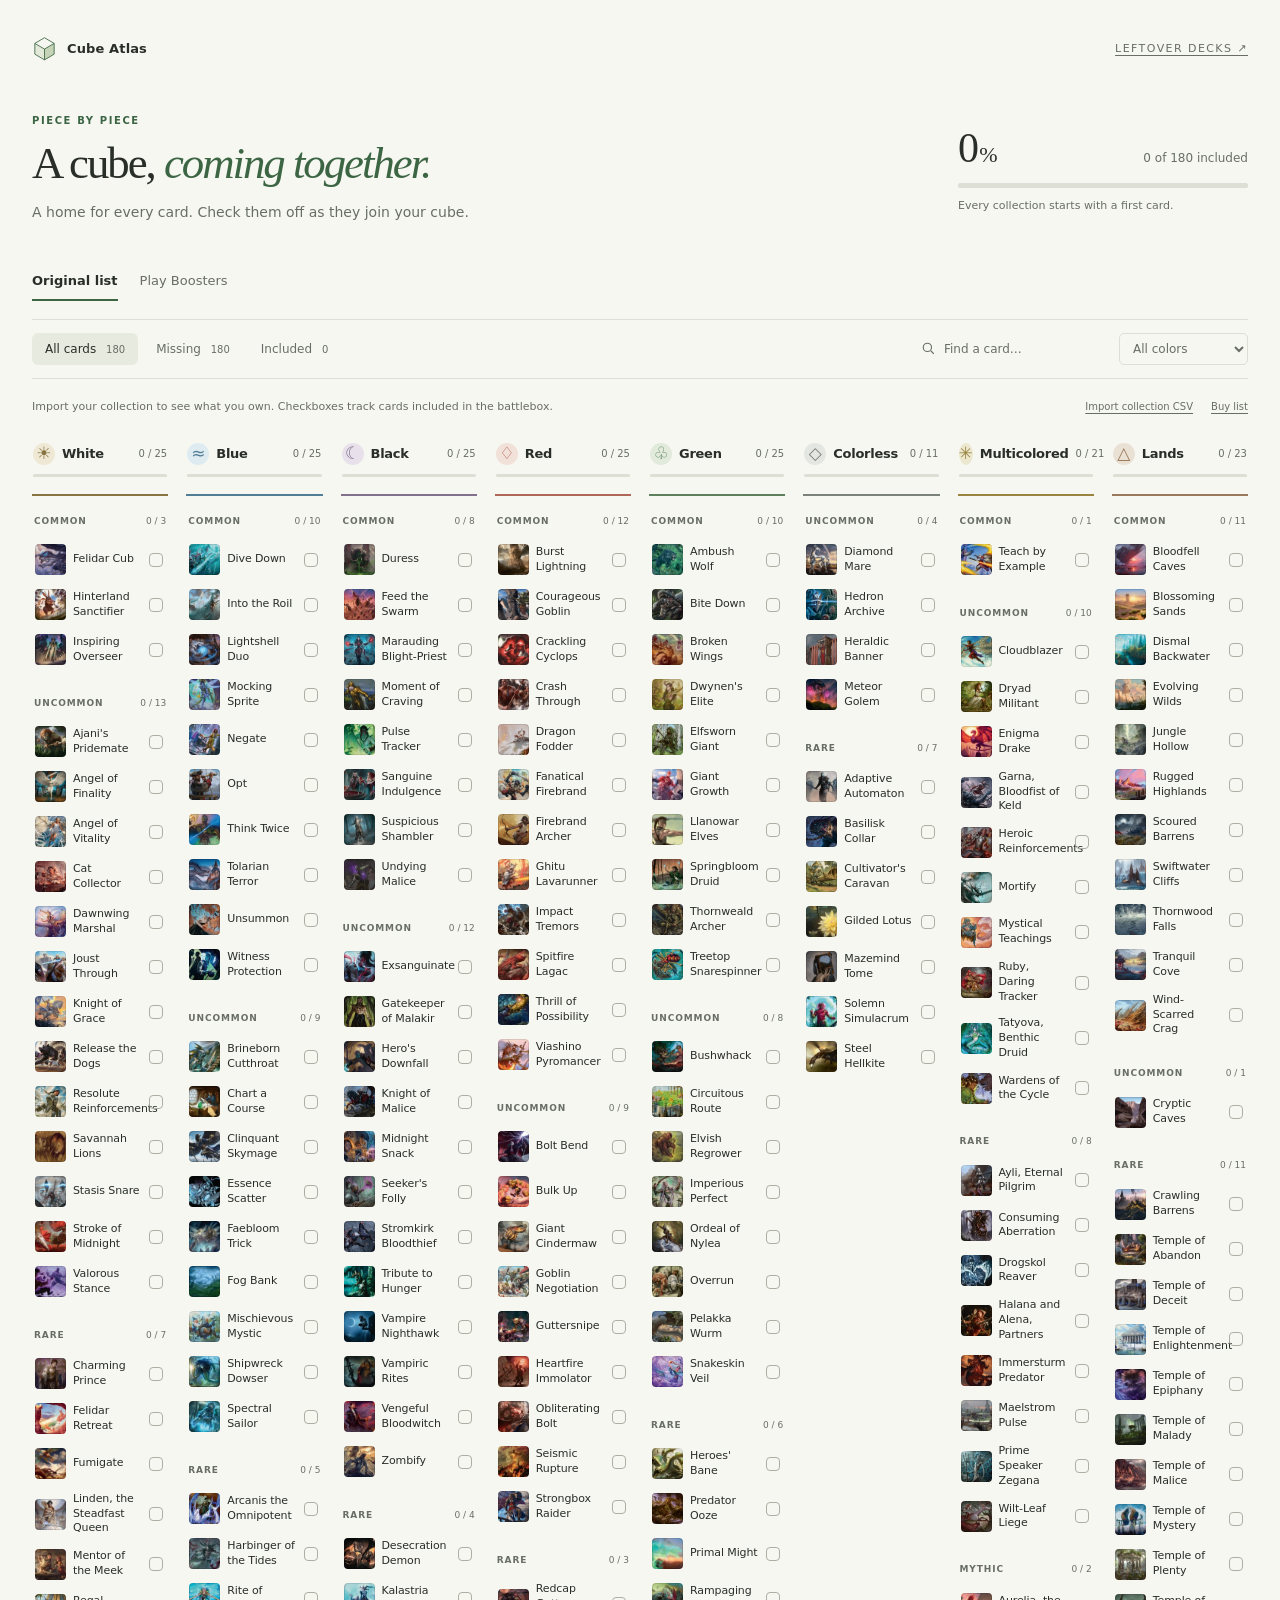
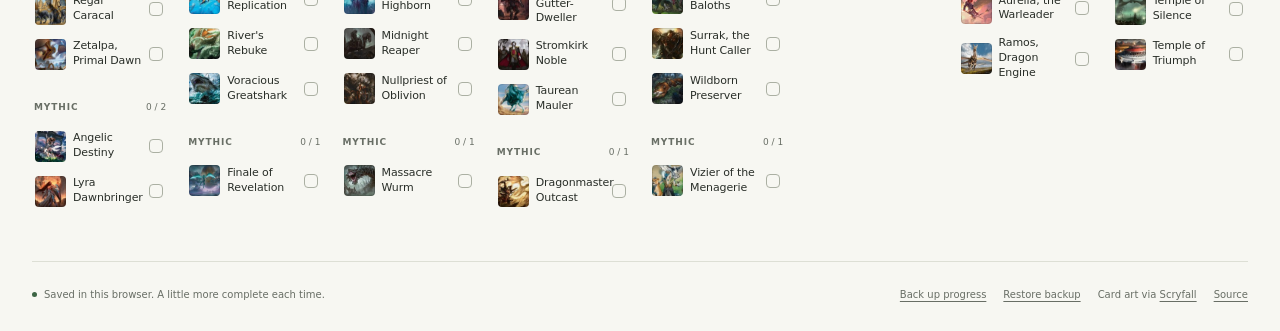
==== commit 05445c46: "Add six leftover deck proposals with selection and completion tracking Reserve the complete chosen b" ====
--- a/index.html
+++ b/index.html
@@ -24,7 +24,7 @@
 </head>
 <body>
   <div class="page">
-    <header class="masthead"><div class="brand"><img src="assets/cube.svg" alt="">Cube Atlas</div><span class="edition">Foundations · 180 cards</span></header>
+    <header class="masthead"><div class="brand"><img src="assets/cube.svg" alt="">Cube Atlas</div><a class="edition" href="decks.html">Leftover decks ↗</a></header>
     <main>
       <section class="intro" aria-labelledby="page-title">
         <div><p class="eyebrow">Piece by piece</p><h1>A cube, <em>coming together.</em></h1><p class="intro-copy">A home for every card. Check them off as they join your cube.</p></div>
@@ -247,7 +247,7 @@
     const catalogNames = new Map([...originalCards,...boosterCards].map(card => [normalizeName(card.name),card.name]));
     let ownership = null, ownershipError = '';
     function validateOwnership(data) {
-      if(!data || data.version !== 1 || typeof data.source !== 'string' || !data.counts || typeof data.counts !== 'object' || Array.isArray(data.counts) || Object.entries(data.counts).some(([name,n]) => !catalogNames.has(normalizeName(name)) || !Number.isSafeInteger(n) || n < 1)) throw new Error('Invalid collection data');
+      if(!data || data.version !== 1 || typeof data.source !== 'string' || !data.counts || typeof data.counts !== 'object' || Array.isArray(data.counts) || Object.entries(data.counts).some(([name,n]) => !name.trim() || !Number.isSafeInteger(n) || n < 1)) throw new Error('Invalid collection data');
       return data;
     }
     try { const raw = localStorage.getItem(OWNED_KEY); if(raw) ownership = validateOwnership(JSON.parse(raw)); }
@@ -272,11 +272,12 @@
       const english = headers.indexOf('English Name'), nameIndex = headers.indexOf('Card Name'), quantity = headers.indexOf('Quantity');
       if((english < 0 && nameIndex < 0) || quantity < 0) throw new Error('Choose a Mythic Tools CSV with English Name or Card Name, and Quantity columns.');
       if(!rows.length) throw new Error('This export has no cards. Your previous collection is unchanged.');
-      const counts = Object.create(null);
+      const counts = Object.create(null), names = new Map(catalogNames);
       for(const [index,values] of rows.entries()) {
         const name = (values[english] || values[nameIndex] || '').trim(), rawCount = (values[quantity] || '').trim();
         if(!name || !/^\d+$/.test(rawCount) || !Number.isSafeInteger(Number(rawCount))) throw new Error(`Check the card name and quantity on CSV row ${index + 2}.`);
-        const canonical = catalogNames.get(normalizeName(name)), n = Number(rawCount);
+        const normalized = normalizeName(name), canonical = names.get(normalized) || name, n = Number(rawCount);
+        names.set(normalized,canonical);
         if(canonical && n > 0) { counts[canonical] = (counts[canonical] || 0) + n; if(!Number.isSafeInteger(counts[canonical])) throw new Error('A card quantity is too large.'); }
       }
       return counts;
@@ -550,11 +551,11 @@
     $('owned-file').addEventListener('change',async event => {
       const file = event.target.files[0]; if(!file) return;
       try {
-        const next = {version:1,source:file.name,counts:parseCollection(await file.text())};
+        const next = {version:1,full:true,source:file.name,counts:parseCollection(await file.text())};
         ownership = next; ownershipError = '';
         try { localStorage.setItem(OWNED_KEY,JSON.stringify(next)); }
         catch { ownershipError = 'Ownership loaded for this session only. Browser storage is unavailable; keep your CSV to import again.'; }
-        update(); showToast('Collection imported.',`${Object.keys(next.counts).length} matching card names. Included checkboxes are unchanged.`);
+        update(); showToast('Collection imported.',`${Object.keys(next.counts).length} card names. Included checkboxes are unchanged.`);
       } catch(error) { ownershipError = error.message; update(); }
       event.target.value = '';
     });
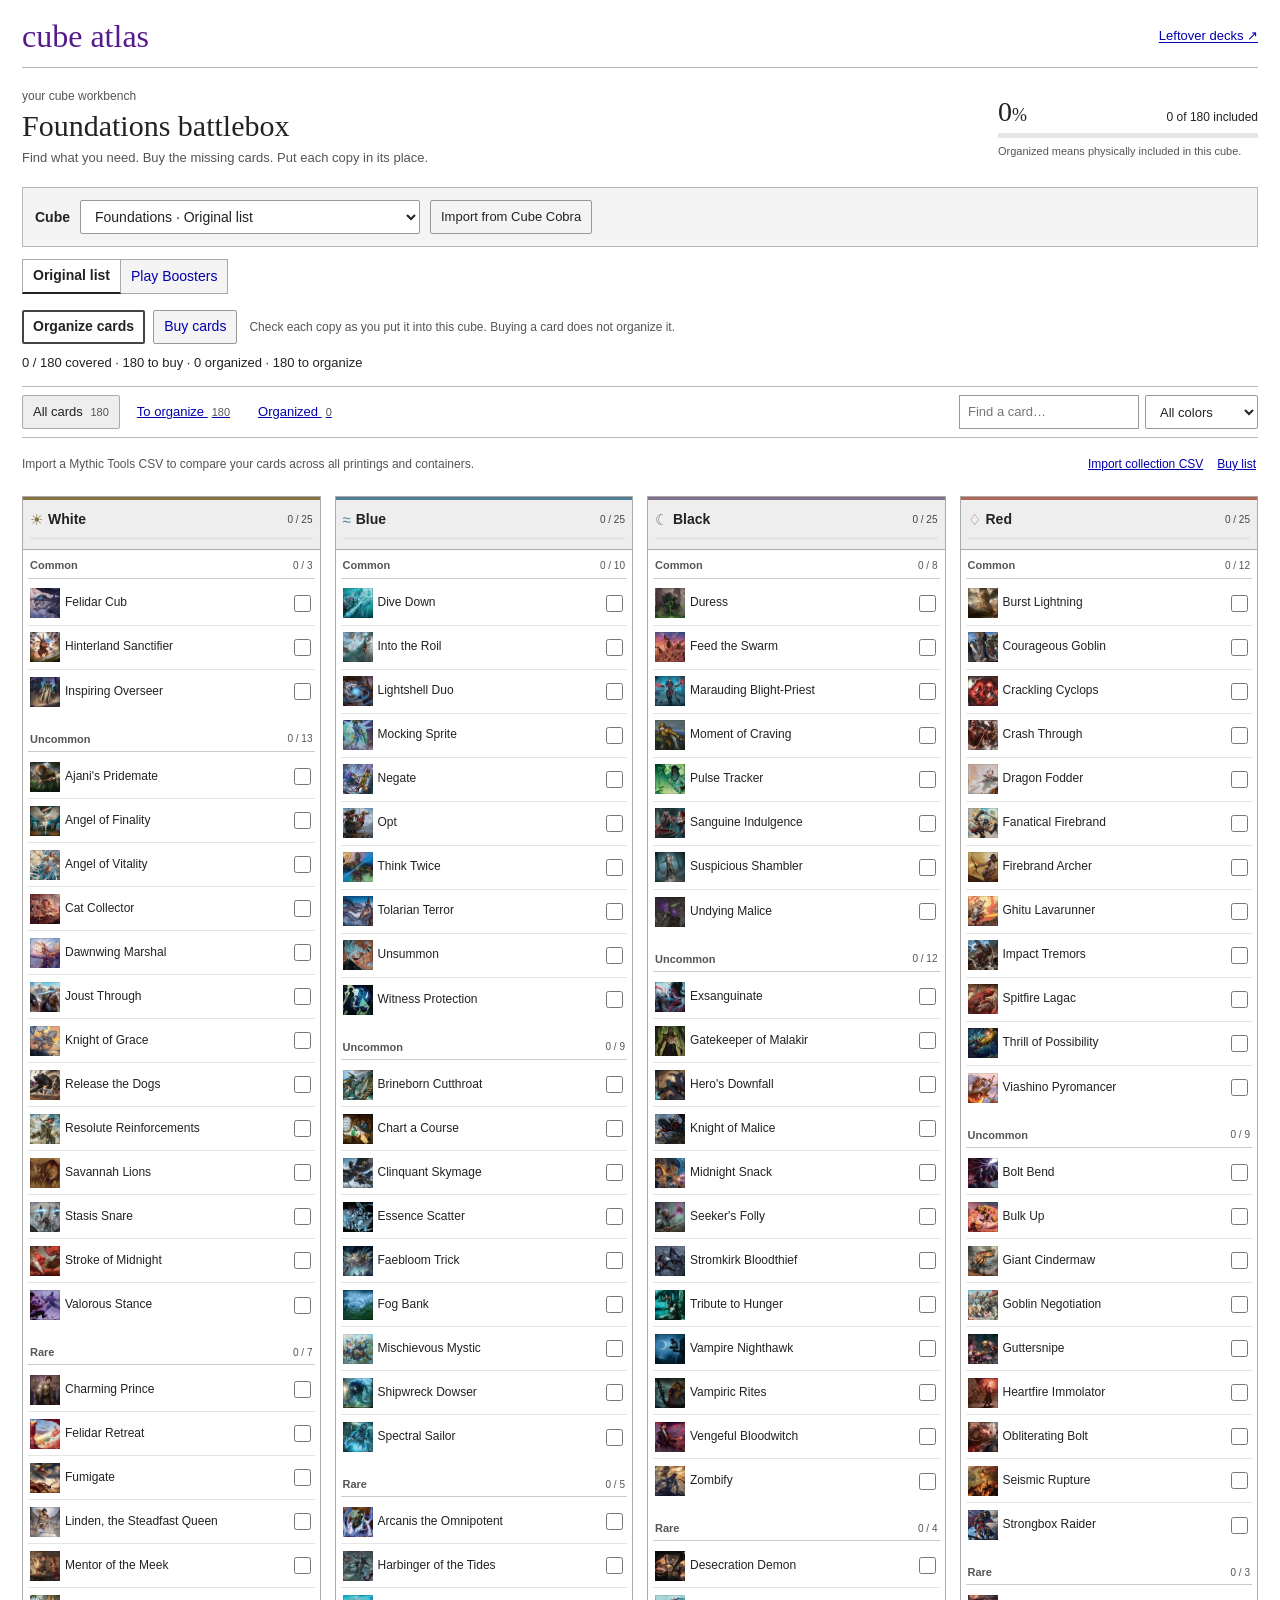
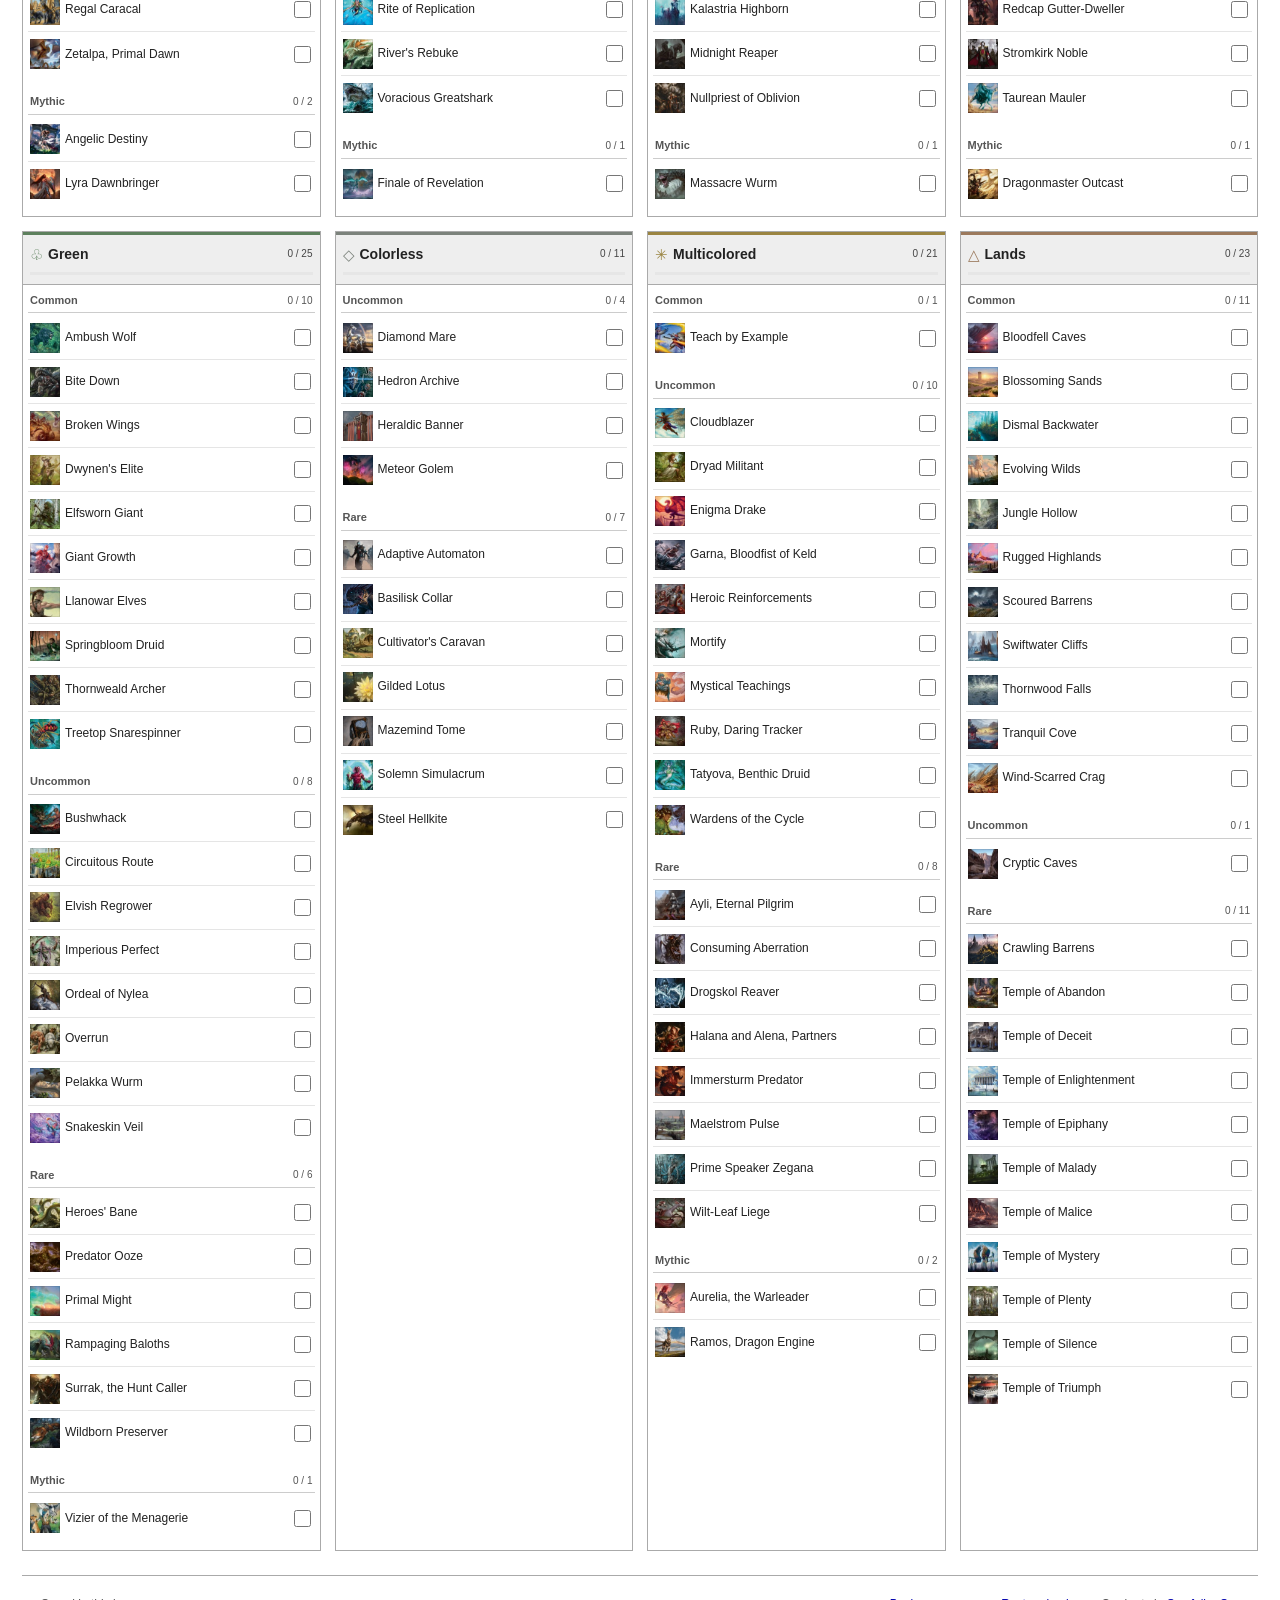
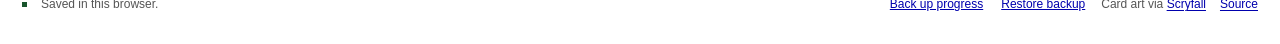
==== commit 3a620f59: "Add cube imports and separate buying and organizing checklists Import Cube Cobra mainboards with dup" ====
--- a/index.html
+++ b/index.html
@@ -3,40 +3,30 @@
 <head>
   <meta charset="utf-8">
   <meta name="viewport" content="width=device-width, initial-scale=1">
-  <meta name="theme-color" content="#f7f7f2">
-  <meta name="description" content="A little home for your 180-card Magic cube. Collect the cards, complete each color, and watch it come together.">
-  <title>Cube Atlas — a little collection, coming together</title>
+  <meta name="theme-color" content="#ffffff">
+  <meta name="description" content="Import cubes, compare your collection, and track buying and organizing every card.">
+  <title>Cube Atlas — buy and organize your cubes</title>
   <link rel="icon" href="assets/cube.svg" type="image/svg+xml">
-  <style>
-    :root{color-scheme:light;--paper:#f7f7f2;--ink:#292e28;--muted:#686e65;--line:#dddfd5;--green:#3c6544;font-family:system-ui,-apple-system,BlinkMacSystemFont,"Segoe UI",sans-serif;font-synthesis:none}
-    *{box-sizing:border-box}body{margin:0;background:var(--paper);color:var(--ink);font-size:14px}button,input,select{font:inherit}button,a,input,select{-webkit-tap-highlight-color:transparent}button{cursor:pointer;color:inherit}button:active{transform:scale(.96)}button{transition:transform 120ms ease-out,background-color 120ms ease-out}a{color:inherit;text-underline-offset:3px}button:focus-visible,a:focus-visible,input:focus-visible,select:focus-visible{outline:2px solid var(--green);outline-offset:4px}[hidden]{display:none!important}
-    .page{max-width:1840px;margin:auto;padding:36px 32px 24px}.masthead{display:flex;align-items:center;justify-content:space-between;gap:20px}.brand{display:flex;align-items:center;gap:10px;font-size:13px;font-weight:650;letter-spacing:.01em}.brand img{width:25px;height:25px}.edition{color:var(--muted);font-size:11px;letter-spacing:.13em;text-transform:uppercase}.intro{display:flex;align-items:center;justify-content:space-between;gap:48px;margin:54px 0 38px}.eyebrow{font-size:10px;letter-spacing:.16em;text-transform:uppercase;color:var(--green);font-weight:650;margin:0 0 13px}h1{font-family:Georgia,"Times New Roman",serif;font-size:clamp(34px,3.5vw,52px);font-weight:400;letter-spacing:-.045em;line-height:1.08;margin:0 0 14px}h1 em{font-weight:400;color:var(--green)}.intro-copy{margin:0;color:var(--muted);line-height:1.6}.overall{width:290px;flex-shrink:0}.overall-top{display:flex;align-items:baseline;justify-content:space-between;gap:20px;margin-bottom:11px}.percentage{font-family:Georgia,serif;font-size:42px;letter-spacing:-.04em;font-variant-numeric:tabular-nums}.percentage span{font-size:22px;margin-left:2px}.overall-count{color:var(--muted);font-size:12px;font-variant-numeric:tabular-nums}progress{display:block;width:100%;height:5px;border:0;border-radius:10px;overflow:hidden;appearance:none;background:var(--line)}progress::-webkit-progress-bar{background:var(--line);border-radius:10px}progress::-webkit-progress-value{background:var(--green);border-radius:10px;transition:width 220ms ease-out}progress::-moz-progress-bar{background:var(--green);border-radius:10px}.progress-caption{font-size:11px;color:var(--muted);margin:11px 0 0;min-height:16px}.toolbar{border-top:1px solid var(--line);border-bottom:1px solid var(--line);padding:13px 0;display:flex;align-items:center;justify-content:space-between;gap:14px;margin-bottom:27px}.filters{display:flex;gap:5px;flex-wrap:wrap}.filter{border:0;background:transparent;padding:9px 13px;border-radius:6px;font-size:12px;color:var(--muted)}.filter[aria-pressed="true"]{background:#e7ebdf;color:var(--ink)}.filter-count{margin-left:6px;font-size:10px;color:var(--muted);font-variant-numeric:tabular-nums}.tools{display:flex;gap:15px;align-items:center}.search{display:flex;align-items:center;gap:8px}.search svg{width:15px;height:15px;stroke:var(--muted);fill:none;stroke-width:1.5}.search input{border:0;background:transparent;outline-offset:4px;width:160px;color:var(--ink);font-size:12px;padding:8px 0}.search input::placeholder{color:var(--muted)}select{border:1px solid var(--line);border-radius:5px;padding:7px 24px 7px 9px;background:var(--paper);color:var(--muted);font-size:12px}.board{display:grid;grid-template-columns:repeat(8,minmax(0,1fr));gap:18px;align-items:start}.column{min-width:0;--accent:#8a8260;--wash:#ebe8d9}.column-head{padding:0 1px 17px;margin-bottom:14px;border-bottom:2px solid var(--accent);position:relative}.column-title{display:flex;align-items:center;gap:7px;margin-bottom:9px}.color-icon{font-size:17px;line-height:1;width:22px;height:22px;display:grid;place-items:center;background:var(--wash);color:var(--accent);border-radius:50%}.column h2{font-size:13px;margin:0;font-weight:650;letter-spacing:-.02em}.column-count{margin-left:auto;color:var(--muted);font-size:10px;white-space:nowrap;font-variant-numeric:tabular-nums}.column progress{height:3px}.column progress::-webkit-progress-value{background:var(--accent)}.column progress::-moz-progress-bar{background:var(--accent)}.column[data-complete="true"] .column-title:after{content:"✧";color:var(--accent);font-size:16px}.group{margin-bottom:21px}.group-head{display:flex;align-items:center;justify-content:space-between;gap:4px;padding:0 2px;margin-bottom:7px;min-height:22px}.group h3{font-size:9px;font-weight:600;letter-spacing:.1em;text-transform:uppercase;margin:0;color:var(--muted)}.group-count{font-size:9px;font-variant-numeric:tabular-nums;color:var(--muted)}.group[data-complete="true"] h3,.group[data-complete="true"] .group-count{color:var(--green)}.group[data-complete="true"] .group-count:before{content:"✓ ";font-weight:700}.cards{display:flex;flex-direction:column;gap:3px}.card{position:relative;display:flex;align-items:center;gap:7px;min-height:42px;padding:4px 3px;border-radius:5px;cursor:pointer;transition:background-color 120ms ease-out}.card:hover{background:#eceee5}.card:has(input:focus-visible){outline:2px solid var(--green);outline-offset:2px}.card:has(input:checked){background:color-mix(in srgb,var(--wash) 55%,transparent)}.art{width:31px;height:31px;flex-shrink:0;border-radius:4px;background:var(--wash);overflow:hidden;outline:1px solid rgb(0 0 0 / .1);outline-offset:-1px}.art img{width:100%;height:100%;object-fit:cover;display:block}.card-name{font-size:11px;line-height:1.35;letter-spacing:-.01em;flex:1;min-width:0}.copy-number{color:var(--muted);font-size:9px;white-space:nowrap}.card input{appearance:none;position:relative;flex-shrink:0;width:14px;height:14px;border:1px solid #abb0a3;border-radius:4px;margin:0 2px 0 auto;cursor:pointer;background:transparent;transition:background-color 120ms ease-out,border-color 120ms ease-out}.card input:checked{background:var(--green);border-color:var(--green)}.card input:checked:after{content:"";position:absolute;width:6px;height:3px;border-left:1.5px solid white;border-bottom:1.5px solid white;transform:rotate(-45deg);left:3px;top:3px}.card input:focus-visible{outline:none}.empty{padding:60px 20px;text-align:center;color:var(--muted)}footer{border-top:1px solid var(--line);margin-top:28px;padding-top:20px;display:flex;align-items:center;justify-content:space-between;gap:20px;flex-wrap:wrap;font-size:10px;color:var(--muted)}.footer-left{display:flex;align-items:center;gap:7px}.saved-dot{width:5px;height:5px;background:var(--green);border-radius:50%}.footer-actions{display:flex;align-items:center;gap:17px}.text-button{border:0;background:none;padding:7px 0;font-size:10px;color:var(--muted);text-decoration:underline;text-underline-offset:3px}.storage-error{border:1px solid #b48057;border-radius:5px;background:#fff3e8;padding:12px;margin-bottom:20px;line-height:1.5}.toast{position:fixed;bottom:28px;left:50%;transform:translateX(-50%);z-index:20;max-width:calc(100% - 32px);width:max-content;padding:15px 22px;display:flex;gap:13px;align-items:center;background:#293c2c;color:#fffdf4;border-radius:12px;box-shadow:0 8px 28px #25312720;pointer-events:none}.toast-symbol{font-size:27px;color:#e1d88e}.toast strong{font-size:13px;font-weight:550;display:block}.toast small{font-size:11px;display:block;opacity:.8;margin-top:4px}.particles{position:fixed;inset:0;pointer-events:none;z-index:19;overflow:hidden}.particle{position:absolute;left:0;top:0;font-family:Georgia,serif;line-height:1}.cube-celebration{position:fixed;left:50%;top:38%;z-index:18;pointer-events:none;transform:translate(-50%,-50%);width:100px;height:100px;filter:drop-shadow(0 12px 25px #3c65442a)}.sr-only{position:absolute;width:1px;height:1px;padding:0;margin:-1px;overflow:hidden;clip:rect(0,0,0,0);white-space:nowrap;border:0}
-    .roster-tabs{display:flex;gap:22px;margin-bottom:18px}.roster-tab{background:none;border:0;border-bottom:2px solid transparent;padding:11px 0;font-size:13px;color:var(--muted)}.roster-tab[aria-selected="true"]{border-color:var(--green);color:var(--ink);font-weight:650}.booster-options{display:flex;justify-content:space-between;align-items:start;gap:20px;margin-bottom:19px;font-size:12px;color:var(--muted);line-height:1.6}.booster-options p{margin:0;max-width:760px}.suggestions-toggle{display:flex;align-items:center;gap:7px;white-space:nowrap;cursor:pointer;padding:4px 0}.suggestions-toggle input{accent-color:var(--green);width:15px;height:15px}.suggestion-badge{display:table;font-size:8px;line-height:1.4;font-weight:600;color:var(--green);background:#e7ebdf;border-radius:3px;padding:1px 4px;margin-top:4px;letter-spacing:.02em}.replacement-name{display:block;font-size:9px;line-height:1.35;color:var(--muted);margin-top:3px}.card[data-suggested="true"]{min-height:64px}.roster-summary{margin:0 0 16px;font-size:11px;color:var(--muted)}@media(max-width:700px){.booster-options{flex-direction:column;gap:8px}.roster-tabs{gap:24px}.card[data-suggested="true"]{min-height:68px}}
-    .board{align-items:stretch}.column-head{position:sticky;top:0;z-index:5;background:var(--paper);padding-top:12px;margin-top:-12px}
-    .ownership-bar{display:flex;align-items:center;flex-wrap:wrap;gap:8px 18px;margin:-12px 0 24px;font-size:11px;color:var(--muted)}.ownership-bar p{margin:0;flex:1;min-width:180px}.owned-icon{display:inline-flex;align-items:center;gap:2px;color:var(--green);font-size:9px;margin-left:5px;white-space:nowrap}.owned-icon svg{width:12px;height:12px;fill:none;stroke:currentColor;stroke-width:1.5;vertical-align:middle}dialog{width:min(520px,calc(100% - 32px));padding:24px;border:1px solid var(--line);border-radius:12px;background:var(--paper);color:var(--ink)}dialog::backdrop{background:#292e2855}dialog h2{margin:0 0 12px;font:26px Georgia,serif}dialog p{font-size:12px;line-height:1.6;color:var(--muted)}dialog textarea{display:block;width:100%;min-height:250px;resize:vertical;padding:12px;border:1px solid var(--line);border-radius:5px;background:transparent;color:var(--ink);font:12px/1.6 monospace}.dialog-actions{display:flex;gap:20px;justify-content:flex-end;margin-top:12px}#ownership-status[data-error="true"]{color:#9a4525}
-    .card-preview{position:fixed;z-index:30;pointer-events:none;border-radius:13px;overflow:hidden;box-shadow:0 12px 40px rgb(0 0 0 / .25),0 2px 8px rgb(0 0 0 / .15);background:var(--paper)}.card-preview img{display:block;width:100%;height:auto}
-    @media(min-width:1700px){.card-name{font-size:12px}.art{width:35px;height:35px}.card{min-height:45px}.board{gap:23px}}
-    @media(max-width:1200px){.board{grid-template-columns:repeat(4,minmax(0,1fr));gap:30px 24px}.card-name{font-size:12px}.art{width:35px;height:35px}.card{min-height:44px}.column h2{font-size:14px}}
-    @media(max-width:700px){.page{padding:24px 20px}.intro{margin:38px 0 28px;align-items:stretch;flex-direction:column;gap:25px}.overall{width:100%;max-width:none}.overall-top{margin-bottom:9px}.percentage{font-size:34px}.intro-copy{font-size:12px}.toolbar{flex-direction:column;align-items:stretch;gap:10px;margin-bottom:23px}.tools{justify-content:space-between}.search{flex:1}.search input{width:100%;min-width:0}.filters{gap:2px}.filter{flex:1;text-align:center}.board{grid-template-columns:repeat(2,minmax(0,1fr));gap:22px 18px}.card{gap:6px}.card-name{font-size:11px}.art{width:29px;height:32px}.column h2{font-size:12px}.color-icon{width:18px;height:18px;font-size:14px}.column-count{font-size:9px}.edition{font-size:9px}footer{align-items:flex-start;gap:8px}.footer-actions{flex-wrap:wrap;gap:14px}.toast{bottom:18px}}
-    @media(max-width:359px){.page{padding:20px 14px}.board{grid-template-columns:1fr}.card-name{font-size:13px}}
-    @media(prefers-reduced-motion:reduce){*,*::before,*::after{animation:none!important;transition:none!important;scroll-behavior:auto!important}button:active{transform:none}.particles,.cube-celebration{display:none!important}}
-  </style>
+  <link rel="stylesheet" href="cube-atlas.css">
 </head>
 <body>
   <div class="page">
-    <header class="masthead"><div class="brand"><img src="assets/cube.svg" alt="">Cube Atlas</div><a class="edition" href="decks.html">Leftover decks ↗</a></header>
+    <header class="masthead"><a class="brand" href="index.html">cube atlas</a><a class="edition" href="decks.html">Leftover decks ↗</a></header>
     <main>
       <section class="intro" aria-labelledby="page-title">
-        <div><p class="eyebrow">Piece by piece</p><h1>A cube, <em>coming together.</em></h1><p class="intro-copy">A home for every card. Check them off as they join your cube.</p></div>
+        <div><p class="eyebrow">your cube workbench</p><h1 id="page-title">Foundations battlebox</h1><p class="intro-copy">Find what you need. Buy the missing cards. Put each copy in its place.</p></div>
         <div class="overall"><div class="overall-top"><div class="percentage" id="percentage">0<span>%</span></div><span class="overall-count" id="overall-count">0 of 180 included</span></div><progress id="overall-progress" max="180" value="0" aria-label="Cube completion"></progress><p class="progress-caption" id="progress-caption">Every collection starts with a first card.</p></div>
       </section>
       <div class="storage-error" id="storage-error" role="alert" hidden></div>
+      <div class="library-bar"><label for="cube-select">Cube</label><select id="cube-select" aria-label="Choose cube"></select><button id="import-cube" type="button">Import from Cube Cobra</button><a id="cube-source" target="_blank" rel="noreferrer" hidden>Source list</a><button id="remove-cube" type="button" hidden>Remove imported cube</button></div>
       <div class="roster-tabs" role="tablist" aria-label="Battlebox roster"><button class="roster-tab" id="tab-original" role="tab" aria-selected="true" aria-controls="roster-panel" data-roster="original">Original list</button><button class="roster-tab" id="tab-booster" role="tab" aria-selected="false" aria-controls="roster-panel" tabindex="-1" data-roster="booster">Play Boosters</button></div>
       <div id="roster-panel" role="tabpanel" aria-labelledby="tab-original">
+      <div class="work-mode" role="group" aria-label="Checklist step"><button type="button" data-mode="organize" aria-pressed="true">Organize cards</button><button type="button" data-mode="buy" aria-pressed="false">Buy cards</button><p id="mode-help">Check each copy as you put it into this cube.</p></div>
+      <p id="work-summary" class="work-summary"></p>
       <div class="booster-options" id="booster-options" hidden><p>Foundations Play Booster cards only. Suggestions replace cards outside the booster pool, with roles and costs that may differ. Original column counts, with second copies of the ten dual lands. A starting point to playtest.</p><label class="suggestions-toggle"><input type="checkbox" id="show-suggestions" checked>Show suggested cards</label></div>
       <p class="roster-summary" id="roster-summary" hidden></p>
       <div class="toolbar">
-        <div class="filters" aria-label="Card status"><button type="button" class="filter" data-filter="all" aria-pressed="true">All cards <span class="filter-count" id="count-all">180</span></button><button type="button" class="filter" data-filter="missing" aria-pressed="false">Missing <span class="filter-count" id="count-missing">180</span></button><button type="button" class="filter" data-filter="included" aria-pressed="false">Included <span class="filter-count" id="count-included">0</span></button></div>
+        <div class="filters" aria-label="Card status"><button type="button" class="filter" data-filter="all" aria-pressed="true">All cards <span class="filter-count" id="count-all">180</span></button><button type="button" class="filter" data-filter="missing" aria-pressed="false"><span id="missing-label">To organize</span> <span class="filter-count" id="count-missing">180</span></button><button type="button" class="filter" data-filter="included" aria-pressed="false"><span id="included-label">Organized</span> <span class="filter-count" id="count-included">0</span></button></div>
         <div class="tools"><label class="search"><svg viewBox="0 0 20 20" aria-hidden="true"><circle cx="8.5" cy="8.5" r="5.5"/><path d="m13 13 4 4"/></svg><input type="search" id="search" placeholder="Find a card…" aria-label="Find a card" autocomplete="off"></label><select id="color-filter" aria-label="Filter by color"><option value="all">All colors</option></select></div>
       </div>
       <div class="ownership-bar"><p id="ownership-status" role="status">Import your collection to see what you own. Checkboxes track cards included in the battlebox.</p><button class="text-button" id="import-owned" type="button">Import collection CSV</button><button class="text-button" id="buy-list" type="button" disabled>Buy list</button></div>
@@ -45,16 +35,29 @@
       </div>
       <p class="sr-only" id="status" role="status" aria-live="polite"></p>
     </main>
-    <footer><span class="footer-left"><span class="saved-dot" aria-hidden="true"></span><span id="save-label">Saved in this browser. A little more complete each time.</span></span><div class="footer-actions"><button class="text-button" id="backup" type="button">Back up progress</button><button class="text-button" id="restore" type="button">Restore backup</button><span>Card art via <a href="https://scryfall.com" target="_blank" rel="noreferrer">Scryfall</a></span><a href="https://github.com/hugooliveirad/cube-atlas" target="_blank" rel="noreferrer">Source</a></div></footer>
+    <footer><span class="footer-left"><span class="saved-dot" aria-hidden="true"></span><span id="save-label">Saved in this browser.</span></span><div class="footer-actions"><button class="text-button" id="backup" type="button">Back up progress</button><button class="text-button" id="restore" type="button">Restore backup</button><span>Card art via <a href="https://scryfall.com" target="_blank" rel="noreferrer">Scryfall</a></span><a href="https://github.com/hugooliveirad/cube-atlas" target="_blank" rel="noreferrer">Source</a></div></footer>
   </div>
   <input type="file" id="owned-file" accept=".csv,text/csv" hidden>
-  <dialog id="buy-dialog" aria-labelledby="buy-title"><h2 id="buy-title">Buy list</h2><p id="buy-summary"></p><p>For the full selected roster, including hidden suggestions. Owned copies also cover checked copies; they are not counted twice.</p><textarea id="buy-text" readonly aria-label="Cards to buy" spellcheck="false"></textarea><p id="buy-feedback" role="status"></p><div class="dialog-actions"><button class="text-button" id="copy-buy" type="button">Copy list</button><button class="text-button" id="download-buy" type="button">Download list</button><button class="text-button" id="close-buy" type="button">Close</button></div></dialog>
+  <dialog id="buy-dialog" aria-labelledby="buy-title"><h2 id="buy-title">Buy list</h2><p id="buy-summary"></p><p>For the full selected cube, including hidden cards. Your imported collection, acquired copies, and organized cards overlap; they are not added together.</p><textarea id="buy-text" readonly aria-label="Cards to buy" spellcheck="false"></textarea><p id="buy-feedback" role="status"></p><div class="dialog-actions"><button class="text-button" id="copy-buy" type="button">Copy list</button><button class="text-button" id="download-buy" type="button">Download list</button><button class="text-button" id="close-buy" type="button">Close</button></div></dialog>
+  <dialog id="cube-dialog" aria-labelledby="cube-dialog-title">
+    <h2 id="cube-dialog-title">Import from Cube Cobra</h2>
+    <p>Import the mainboard with its colors, rarities and duplicate copies. Your collection stays separate.</p>
+    <label for="cube-url">1. Cube Cobra URL or ID (optional)</label><div class="import-source"><input id="cube-url" type="text" placeholder="https://cubecobra.com/cube/list/…"><button id="prepare-cube" type="button">Get CSV link</button></div>
+    <p id="cube-export-help">On Cube Cobra, choose Export → CSV. Then upload the downloaded file below.</p><a id="cube-export" target="_blank" rel="noreferrer" hidden>Download CSV from Cube Cobra</a>
+    <label for="cube-file">2. Upload or drop the CSV file</label><input id="cube-file" type="file" accept=".csv,text/csv">
+    <details><summary>Or paste Cube Cobra CSV</summary><label class="sr-only" for="cube-csv">Cube Cobra CSV</label><textarea id="cube-csv" spellcheck="false"></textarea></details>
+    <label for="cube-name">3. Cube name</label><input id="cube-name" type="text" maxlength="120" placeholder="My cube">
+    <p id="cube-import-status" role="status"></p><div id="cube-import-preview" hidden><p id="cube-preview-summary"></p><ul id="cube-preview-cards"></ul></div>
+    <div class="dialog-actions"><button id="preview-cube" type="button">Preview import</button><button id="save-cube" type="button" disabled>Add cube</button><button id="close-cube" type="button">Cancel</button></div>
+  </dialog>
   <input type="file" id="restore-file" accept="application/json,.json" hidden>
   <div class="toast" id="toast" role="status" aria-live="polite" hidden><span class="toast-symbol" aria-hidden="true">✧</span><div><strong id="toast-title"></strong><small id="toast-copy"></small></div></div>
   <div class="particles" id="particles" aria-hidden="true"></div>
   <img class="cube-celebration" id="cube-celebration" src="assets/cube.svg" alt="" hidden>
   <div class="card-preview" id="card-preview" hidden></div>
+  <script src="cube-library.js"></script>
   <script>
+  (async () => {
     const CATALOG = [
       {id:'white',name:'White',symbol:'☀',accent:'#887442',wash:'#eee8d4',groups:{
         Common:"Felidar Cub|Hinterland Sanctifier|Inspiring Overseer",
@@ -226,24 +229,44 @@
       })
     ];
     boosterCards.sort((a,b) => a.name.localeCompare(b.name,'en') || a.copy - b.copy);
+    const $ = id => document.getElementById(id);
+    const {normalizeName,parseCSV,parseCubeCSV,cubeSource,validateCube,makeCards} = CubeLibrary;
+    const LIBRARY_KEY = 'cube-atlas.library.v1';
+    const response = await fetch('data/hobbit.json');
+    if(!response.ok) throw new Error('The default cubes could not load. Reload this page to try again.');
+    const hobbit = validateCube(await response.json());
+    let customCubes = [], acquired = new Set(), libraryError = '', mode = 'organize';
+    function validateLibrary(data) {
+      if(!data || data.version !== 1 || !Array.isArray(data.cubes) || !Array.isArray(data.acquired)) throw new Error('Invalid cube library.');
+      const cubes = data.cubes.map(validateCube);
+      if(cubes.some(cube => cube.id === 'hobbit') || new Set(cubes.map(cube => cube.id)).size !== cubes.length) throw new Error('Duplicate cube IDs.');
+      const ids = new Set([...originalCards,...boosterCards,...makeCards(hobbit),...cubes.flatMap(makeCards)].map(card => card.id));
+      if(data.acquired.some(id => !ids.has(id))) throw new Error('Invalid acquired card.');
+      return {cubes,acquired:new Set(data.acquired)};
+    }
+    try {
+      const raw = localStorage.getItem(LIBRARY_KEY);
+      if(raw) { const saved = validateLibrary(JSON.parse(raw)); customCubes = saved.cubes; acquired = saved.acquired; }
+    } catch { libraryError = 'Your saved cube library could not be read. It has been left untouched. Restore a backup before saving new changes.'; }
+    function allRosters() { return [{id:'original',name:'Foundations · Original list',cards:originalCards},{id:'booster',name:'Foundations · Play Boosters',cards:boosterCards},...[hobbit,...customCubes].map(cube => ({...cube,cards:makeCards(cube)}))]; }
+    const currentRoster = () => allRosters().find(cube => cube.id === roster);
     let cards = originalCards, roster = 'original', showSuggestions = true;
     // Keep saved checkmarks readable when a suggestion is replaced in a later roster.
     const retiredCardIds = ["lands:secluded-courtyard:1","blue:cephalid-inkmage:1","blue:skyship-buccaneer:1","red:electroduplicate:1","black:reassembling-skeleton:1","black:hungry-ghoul:1","green:reclamation-sage:1","white:felidar-savior:1","white:giada-font-of-hope:1","red:slagstorm:1"];
-    const validIds = new Set([...originalCards.map(card => card.id),...boosterCards.map(card => card.id),...retiredCardIds]);
+    let validIds = new Set([...allRosters().flatMap(cube => cube.cards.map(card => card.id)),...retiredCardIds]);
     const PREFERENCES_KEY = 'cube-atlas.view.v1';
     try {
       const preferences = JSON.parse(localStorage.getItem(PREFERENCES_KEY) || '{}');
-      if(preferences.roster === 'booster') { roster = 'booster'; cards = boosterCards; }
+      if(allRosters().some(cube => cube.id === preferences.roster)) { roster = preferences.roster; cards = currentRoster().cards; }
+      mode = preferences.mode === 'buy' ? 'buy' : 'organize';
       showSuggestions = preferences.showSuggestions !== false;
     } catch {}
     function savePreferences() {
-      try { localStorage.setItem(PREFERENCES_KEY,JSON.stringify({roster,showSuggestions})); } catch {}
-    }
-    const $ = id => document.getElementById(id);
+      try { localStorage.setItem(PREFERENCES_KEY,JSON.stringify({roster,showSuggestions,mode})); } catch {}
+    }
     const reducedMotion = matchMedia('(prefers-reduced-motion: reduce)');
     let included = new Set(), filter = 'all', query = '', colorFilter = 'all', toastTimer, storageBlocked = false;
     const OWNED_KEY = 'cube-atlas.owned.v1';
-    const normalizeName = name => name.normalize('NFKC').trim().replace(/[’‘]/g,"'").replace(/\s+/g,' ').toLowerCase();
     const catalogNames = new Map([...originalCards,...boosterCards].map(card => [normalizeName(card.name),card.name]));
     let ownership = null, ownershipError = '';
     function validateOwnership(data) {
@@ -252,29 +275,23 @@
     }
     try { const raw = localStorage.getItem(OWNED_KEY); if(raw) ownership = validateOwnership(JSON.parse(raw)); }
     catch { ownershipError = 'Saved ownership could not be read. Import your collection CSV again.'; }
-    const ownedCount = name => ownership?.counts[name] || 0;
+    let indexedOwnership, ownershipIndex = new Map();
+    function ownedCount(name) {
+      if(indexedOwnership !== ownership) {
+        ownershipIndex = new Map(); indexedOwnership = ownership;
+        for(const [key,n] of Object.entries(ownership?.counts || {})) { const normalized = normalizeName(key); ownershipIndex.set(normalized,(ownershipIndex.get(normalized) || 0)+n); }
+      }
+      return ownershipIndex.get(normalizeName(name)) || 0;
+    }
     function parseCollection(text) {
-      const rows = []; let row = [], field = '', quoted = false;
-      text = text.replace(/^\uFEFF/,'');
-      for(let i = 0; i < text.length; i++) {
-        const ch = text[i];
-        if(ch === '"') {
-          if(quoted && text[i + 1] === '"') { field += '"'; i++; }
-          else quoted = !quoted;
-        } else if(!quoted && (ch === ',' || ch === '\n' || ch === '\r')) {
-          row.push(field); field = '';
-          if(ch !== ',') { if(row.some(value => value.trim())) rows.push(row); row = []; if(ch === '\r' && text[i + 1] === '\n') i++; }
-        } else field += ch;
-      }
-      if(quoted) throw new Error('The CSV has an unfinished quoted field. Export it again from Mythic Tools.');
-      row.push(field); if(row.some(value => value.trim())) rows.push(row);
+      const rows = parseCSV(text);
       const headers = (rows.shift() || []).map(value => value.trim());
       const english = headers.indexOf('English Name'), nameIndex = headers.indexOf('Card Name'), quantity = headers.indexOf('Quantity');
       if((english < 0 && nameIndex < 0) || quantity < 0) throw new Error('Choose a Mythic Tools CSV with English Name or Card Name, and Quantity columns.');
       if(!rows.length) throw new Error('This export has no cards. Your previous collection is unchanged.');
       const counts = Object.create(null), names = new Map(catalogNames);
       for(const [index,values] of rows.entries()) {
-        const name = (values[english] || values[nameIndex] || '').trim(), rawCount = (values[quantity] || '').trim();
+        const name = (values[english] || values[nameIndex] || '').split('//')[0].trim(), rawCount = (values[quantity] || '').trim();
         if(!name || !/^\d+$/.test(rawCount) || !Number.isSafeInteger(Number(rawCount))) throw new Error(`Check the card name and quantity on CSV row ${index + 2}.`);
         const normalized = normalizeName(name), canonical = names.get(normalized) || name, n = Number(rawCount);
         names.set(normalized,canonical);
@@ -282,21 +299,33 @@
       }
       return counts;
     }
+    function cardsByName() {
+      const groups = new Map();
+      for(const card of cards) { const key = normalizeName(card.name); if(!groups.has(key)) groups.set(key,[]); groups.get(key).push(card); }
+      return groups;
+    }
+    function coveredCards(groups = cardsByName()) {
+      const covered = new Set(cards.filter(card => included.has(card.id) || acquired.has(card.id)).map(card => card.id));
+      for(const list of groups.values()) {
+        let n = list.filter(card => covered.has(card.id)).length;
+        for(const card of list) if(n < ownedCount(card.name) && !covered.has(card.id)) { covered.add(card.id); n++; }
+      }
+      return covered;
+    }
     function buyEntries() {
-      const totals = new Map();
-      for(const card of cards) {
-        const entry = totals.get(card.name) || {name:card.name,required:0,included:0};
-        entry.required++; if(included.has(card.id)) entry.included++;
-        totals.set(card.name,entry);
-      }
-      return [...totals.values()].map(entry => ({name:entry.name,quantity:Math.max(0,entry.required - Math.max(ownedCount(entry.name),entry.included))})).filter(entry => entry.quantity > 0).sort((a,b) => a.name.localeCompare(b.name,'en'));
+      const covered = coveredCards(), totals = new Map();
+      for(const card of cards) if(!covered.has(card.id)) {
+        const key = normalizeName(card.name), entry = totals.get(key) || {name:card.name,quantity:0};
+        entry.quantity++; totals.set(key,entry);
+      }
+      return [...totals.values()].sort((a,b) => a.name.localeCompare(b.name,'en'));
     }
     function updateBuyList() {
       const entries = buyEntries(), n = entries.reduce((sum,entry) => sum + entry.quantity,0);
-      $('buy-summary').textContent = `${roster === 'booster' ? 'Play Boosters' : 'Original list'} · ${n} ${n === 1 ? 'copy' : 'copies'} to buy across ${entries.length} card names.`;
+      $('buy-summary').textContent = `${currentRoster().name} · ${n} ${n === 1 ? 'copy' : 'copies'} to buy across ${entries.length} card names.`;
       $('buy-text').value = entries.map(entry => `${entry.quantity} ${entry.name}`).join('\n');
       $('copy-buy').disabled = $('download-buy').disabled = entries.length === 0;
-      $('buy-feedback').textContent = entries.length ? '' : 'You have every copy covered by your collection or included cards.';
+      $('buy-feedback').textContent = entries.length ? '' : 'Every copy is covered by your collection, acquired cards, or organized cards.';
     }
     const cardNodes = new Map(), groupNodes = new Map(), columnNodes = new Map();
     let previewSources, previewFocus = null, previewRequest = 0, previewPoint = {x:0,y:0};
@@ -322,14 +351,14 @@
           return response.json();
         }).then(credits => new Map(credits.map(credit => [credit.name,credit.image.replace('/art_crop/','/normal/')])));
         const sources = await previewSources;
-        if(request !== previewRequest || !sources.has(card.name)) return;
+        if(request !== previewRequest || (!card.image && !sources.has(card.name))) return;
         const image = new Image(); image.alt = `${card.name} — full card`;
         image.onload = () => {
           if(request !== previewRequest) return;
           $('card-preview').replaceChildren(image); positionPreview(); $('card-preview').hidden = false;
         };
         image.onerror = () => { if(request === previewRequest) hidePreview(); };
-        image.src = sources.get(card.name);
+        image.src = card.image || sources.get(card.name);
       } catch { previewSources = null; }
     }
     function bindPreviewPointer(target,card) {
@@ -364,9 +393,19 @@
     try { const raw = localStorage.getItem(KEY); if(raw) included = validate(JSON.parse(raw)); }
     catch { storageBlocked = true; storageError('Saved progress could not be read. Your existing data has been left untouched. You can still check cards and back up this session.'); }
     function save() {
-      if(storageBlocked) return;
-      try { localStorage.setItem(KEY,JSON.stringify({version:1,included:[...included]})); $('storage-error').hidden = true; $('save-label').textContent = 'Saved in this browser. A little more complete each time.'; }
+      if(storageBlocked || libraryError) return;
+      try { localStorage.setItem(KEY,JSON.stringify({version:1,included:[...included]})); $('storage-error').hidden = true; $('save-label').textContent = 'Saved in this browser.'; }
       catch { storageError('This browser could not save your progress. Use “Back up progress” before closing this page.'); }
+    }
+    if(libraryError) { storageBlocked = true; storageError(libraryError); }
+    function saveLibrary() {
+      if(libraryError) return false;
+      try { localStorage.setItem(LIBRARY_KEY,JSON.stringify({version:1,cubes:customCubes,acquired:[...acquired]})); return true; }
+      catch { storageBlocked = true; storageError('Changes are available for this session only. Back up progress before closing this page.'); return false; }
+    }
+    function rebuildLibrary() {
+      validIds = new Set([...allRosters().flatMap(cube => cube.cards.map(card => card.id)),...retiredCardIds]);
+      $('cube-select').replaceChildren(...allRosters().map(cube => new Option(cube.name,cube.id)));
     }
     function buildBoard() {
       hidePreview(); $('board').replaceChildren(); cardNodes.clear(); groupNodes.clear(); columnNodes.clear();
@@ -376,7 +415,7 @@
         section.setAttribute('aria-labelledby',`heading-${column.id}`);
         section.innerHTML = `<div class="column-head"><div class="column-title"><span class="color-icon" aria-hidden="true">${column.symbol}</span><h2 id="heading-${column.id}">${column.name}</h2><span class="column-count"></span></div><progress value="0" aria-label="${column.name} completion"></progress></div>`;
         columnNodes.set(column.id,section);
-        for(const rarity of ['Common','Uncommon','Rare','Mythic']) {
+        for(const rarity of ['Common','Uncommon','Rare','Mythic','Other']) {
           if(!cards.some(card => card.color === column.id && card.rarity === rarity)) continue;
           const group = document.createElement('section'); group.className = 'group';
           const groupKey = `${column.id}:${rarity}`;
@@ -387,7 +426,7 @@
             const label = document.createElement('label'); label.className = 'card'; label.dataset.suggested = String(!!card.suggested);
             const art = document.createElement('span'); art.className = 'art'; art.setAttribute('aria-hidden','true');
             bindPreviewPointer(art,card);
-            const img = document.createElement('img'); img.src = `assets/cards/${slug(card.name)}.jpg`; img.alt = ''; img.loading = 'lazy'; img.width = 70; img.height = 70;
+            const img = document.createElement('img'); img.src = card.art || card.image || (card.id.startsWith('import-') ? 'assets/cube.svg' : `assets/cards/${slug(card.name)}.jpg`); img.alt = ''; img.loading = 'lazy'; img.width = 70; img.height = 70;
             img.addEventListener('error',() => img.hidden = true); art.append(img);
             const name = document.createElement('span'); name.className = 'card-name'; name.textContent = card.name;
             const owned = document.createElement('span'); owned.className = 'owned-icon'; owned.hidden = true; owned.setAttribute('role','img');
@@ -427,29 +466,46 @@
     const count = list => list.filter(card => included.has(card.id)).length;
     function update() {
       hidePreview();
-      const total = count(cards);
-      const ownedSlots = [...new Set(cards.map(card => card.name))].reduce((sum,name) => sum + Math.min(ownedCount(name),cards.filter(card => card.name === name).length),0);
+      const groups = cardsByName(), organized = count(cards), covered = coveredCards(groups), total = mode === 'buy' ? covered.size : organized;
+      const ownedSlots = [...groups.values()].reduce((sum,list) => sum + Math.min(ownedCount(list[0].name),list.length),0);
       $('ownership-status').dataset.error = String(!!ownershipError);
-      $('ownership-status').textContent = ownershipError || (ownership ? `${ownedSlots} of ${cards.length} copies owned · ${ownership.source}. The stacked-card icon shows owned quantities; checkboxes mean included.` : 'Import your collection to see what you own. Checkboxes track cards included in the battlebox.');
-      $('buy-list').disabled = !ownership;
+      $('ownership-status').textContent = ownershipError || (ownership ? `${ownedSlots} of ${cards.length} copies owned · ${ownership.source}. Collection imports do not change your checkmarks.` : 'Import a Mythic Tools CSV to compare your cards across all printings and containers.');
+      $('buy-list').disabled = false;
       if($('buy-dialog').open) updateBuyList();
       $('booster-options').hidden = roster !== 'booster';
       $('roster-summary').hidden = roster !== 'booster';
       $('show-suggestions').checked = showSuggestions;
       $('roster-summary').textContent = `${Object.keys(PLAY_BOOSTER.retained).length} original cards + ${PLAY_BOOSTER.suggestions.length} suggested replacements · ${cards.length}-card target${showSuggestions ? '' : ' · Suggestions hidden; completion still includes them.'}`;
-      $('roster-panel').setAttribute('aria-labelledby',`tab-${roster}`);
+      $('cube-select').value = roster;
+      $('page-title').textContent = roster === 'original' || roster === 'booster' ? 'Foundations battlebox' : currentRoster().name;
+      document.querySelector('.roster-tabs').hidden = !['original','booster'].includes(roster);
+      $('roster-panel').setAttribute('aria-labelledby',['original','booster'].includes(roster) ? `tab-${roster}` : 'page-title');
+      $('cube-source').hidden = !currentRoster().source;
+      if(currentRoster().source) $('cube-source').href = currentRoster().source;
+      $('remove-cube').hidden = !roster.startsWith('import-');
+      $('import-cube').disabled = !!libraryError;
+      $('mode-help').textContent = mode === 'buy' ? 'Check each missing copy when you acquire it. Imported and organized cards are already covered.' : 'Check each copy as you put it into this cube. Buying a card does not organize it.';
+      $('work-summary').textContent = `${covered.size} / ${cards.length} covered · ${cards.length-covered.size} to buy · ${organized} organized · ${cards.length-organized} to organize`;
+      $('missing-label').textContent = mode === 'buy' ? 'To buy' : 'To organize';
+      $('included-label').textContent = mode === 'buy' ? 'Covered' : 'Organized';
+      document.querySelectorAll('[data-mode]').forEach(button => button.setAttribute('aria-pressed',String(button.dataset.mode === mode)));
       document.querySelectorAll('[data-roster]').forEach(tab => {
         const active = tab.dataset.roster === roster; tab.setAttribute('aria-selected',String(active)); tab.tabIndex = active ? 0 : -1;
       });
       $('percentage').innerHTML = `${Math.round(total / cards.length * 1000) / 10}<span>%</span>`;
-      $('overall-count').textContent = `${total} of ${cards.length} included`;
+      $('overall-count').textContent = `${total} of ${cards.length} ${mode === 'buy' ? 'covered' : 'included'}`;
       $('overall-progress').max = cards.length; $('overall-progress').value = total;
       $('count-all').textContent = cards.length; $('count-missing').textContent = cards.length - total; $('count-included').textContent = total;
-      $('progress-caption').textContent = total === cards.length ? 'All together. Time to shuffle up.' : total === 0 ? 'Every collection starts with a first card.' : `${cards.length - total} more cards, a little closer to game night.`;
+      $('progress-caption').textContent = mode === 'buy' ? 'Collection and checklist copies overlap. Nothing is counted twice.' : 'Organized means physically included in this cube.';
       let visible = 0;
       for(const card of cards) {
-        const label = cardNodes.get(card.id), checked = included.has(card.id);
-        label.querySelector('input').checked = checked;
+        const label = cardNodes.get(card.id), checked = mode === 'buy' ? covered.has(card.id) : included.has(card.id);
+        const input = label.querySelector('input'); input.checked = checked;
+        const sameName = groups.get(normalizeName(card.name));
+        const tracked = sameName.filter(c => included.has(c.id) || acquired.has(c.id)).length;
+        input.disabled = mode === 'buy' && checked && (included.has(card.id) || !acquired.has(card.id) || tracked <= ownedCount(card.name));
+        input.setAttribute('aria-label',`${mode === 'buy' ? 'Acquire' : 'Include'} ${card.name}${card.copies > 1 ? `, copy ${card.copy} of ${card.copies}` : ''}`);
+        label.dataset.covered = String(covered.has(card.id));
         const owned = label.querySelector('.owned-icon'), n = ownedCount(card.name);
         owned.hidden = n === 0; owned.querySelector('span').textContent = n;
         owned.title = `${n} ${n === 1 ? 'copy' : 'copies'} owned in your imported collection`;
@@ -458,12 +514,12 @@
         if(!label.hidden) visible++;
       }
       for(const column of CATALOG) {
-        const node = columnNodes.get(column.id), list = cards.filter(card => card.color === column.id), n = count(list);
+        const node = columnNodes.get(column.id), list = cards.filter(card => card.color === column.id), n = mode === 'buy' ? list.filter(card => covered.has(card.id)).length : count(list);
         node.querySelector('.column-count').textContent = `${n} / ${list.length}`;
         node.querySelector('progress').max = list.length; node.querySelector('progress').value = n;
         node.dataset.complete = String(list.length > 0 && n === list.length);
-        for(const rarity of ['Common','Uncommon','Rare','Mythic']) {
-          const group = groupNodes.get(`${column.id}:${rarity}`), groupCards = list.filter(c => c.rarity === rarity), groupCount = count(groupCards);
+        for(const rarity of ['Common','Uncommon','Rare','Mythic','Other']) {
+          const group = groupNodes.get(`${column.id}:${rarity}`), groupCards = list.filter(c => c.rarity === rarity), groupCount = mode === 'buy' ? groupCards.filter(card => covered.has(card.id)).length : count(groupCards);
           if(!group) continue;
           group.querySelector('.group-count').textContent = `${groupCount} / ${groupCards.length}`;
           group.dataset.complete = String(groupCards.length > 0 && groupCount === groupCards.length);
@@ -474,6 +530,16 @@
       $('empty').hidden = visible > 0;
     }
     function toggle(card,checked) {
+      if(mode === 'buy') {
+        if(checked) {
+          const covered = coveredCards();
+          for(const item of cards) if(normalizeName(item.name) === normalizeName(card.name) && covered.has(item.id)) acquired.add(item.id);
+          acquired.add(card.id);
+        } else acquired.delete(card.id);
+        saveLibrary(); update();
+        $('status').textContent = `${card.name} ${checked ? 'acquired' : 'returned to buy list'}. ${cards.length-coveredCards().size} copies still to buy.`;
+        focusNextCard(card); return;
+      }
       const group = cards.filter(c => c.color === card.color && c.rarity === card.rarity), columnCards = cards.filter(c => c.color === card.color);
       const origin = cardNodes.get(card.id).getBoundingClientRect();
       if(checked) included.add(card.id); else included.delete(card.id);
@@ -485,8 +551,11 @@
         else if(count(columnCards) === columnCards.length) celebrate('column',column,card.rarity,origin);
         else if(count(group) === group.length) celebrate('group',column,card.rarity,origin);
       }
+      focusNextCard(card);
+    }
+    function focusNextCard(card) {
       if(cardNodes.get(card.id).hidden) {
-        const next = cards.slice(cards.indexOf(card) + 1).find(c => !cardNodes.get(c.id).hidden) || cards.find(c => !cardNodes.get(c.id).hidden);
+        const next = cards.slice(cards.indexOf(card) + 1).find(c => !cardNodes.get(c.id).hidden && !cardNodes.get(c.id).querySelector('input').disabled) || cards.find(c => !cardNodes.get(c.id).hidden && !cardNodes.get(c.id).querySelector('input').disabled);
         if(next) cardNodes.get(next.id).querySelector('input').focus({preventScroll:true});
         else document.querySelector(`[data-filter="${filter}"]`).focus({preventScroll:true});
       }
@@ -527,9 +596,9 @@
     }
     CATALOG.forEach(column => $('color-filter').add(new Option(column.name,column.id)));
     function switchRoster(next) {
-      roster = next; cards = roster === 'booster' ? boosterCards : originalCards;
+      roster = next; cards = currentRoster().cards;
       $('toast').hidden = true; buildBoard(); update(); savePreferences();
-      $('status').textContent = `${roster === 'booster' ? 'Play Boosters' : 'Original list'} selected. ${count(cards)} of ${cards.length} cards included.`;
+      $('status').textContent = `${currentRoster().name} selected. ${count(cards)} of ${cards.length} cards included.`;
     }
     document.querySelectorAll('[data-roster]').forEach(tab => {
       tab.addEventListener('click',() => switchRoster(tab.dataset.roster));
@@ -540,6 +609,8 @@
         switchRoster(next); $(`tab-${next}`).focus();
       });
     });
+    $('cube-select').addEventListener('change',event => switchRoster(event.target.value));
+    document.querySelectorAll('[data-mode]').forEach(button => button.addEventListener('click',() => { mode = button.dataset.mode; update(); savePreferences(); }));
     $('show-suggestions').addEventListener('change',event => { showSuggestions = event.target.checked; update(); savePreferences(); });
     document.querySelectorAll('[data-filter]').forEach(button => button.addEventListener('click',() => {
       filter = button.dataset.filter;
@@ -569,22 +640,93 @@
       const url = URL.createObjectURL(new Blob([$('buy-text').value + '\n'],{type:'text/plain'}));
       const link = document.createElement('a'); link.href = url; link.download = `cube-atlas-${roster}-buy-list.txt`; link.click(); setTimeout(() => URL.revokeObjectURL(url),1000);
     });
+    let pendingCube = null;
+    function invalidateImport() { pendingCube = null; $('save-cube').disabled = true; $('cube-import-preview').hidden = true; }
+    $('import-cube').addEventListener('click',() => { $('cube-import-status').textContent = ''; $('cube-dialog').showModal(); });
+    $('close-cube').addEventListener('click',() => $('cube-dialog').close());
+    $('cube-csv').addEventListener('input',invalidateImport);
+    $('cube-name').addEventListener('input',invalidateImport);
+    $('cube-url').addEventListener('input',() => { invalidateImport(); $('cube-export').hidden = true; });
+    $('prepare-cube').addEventListener('click',() => {
+      try {
+        const source = cubeSource($('cube-url').value); $('cube-export').href = source.download; $('cube-export').hidden = false;
+        $('cube-import-status').textContent = '';
+        $('cube-export-help').textContent = 'Download the CSV, then upload it below. Cube Cobra does not allow this site to fetch its export directly.';
+      } catch(error) { $('cube-import-status').textContent = error.message; }
+    });
+    let fileRead = 0;
+    $('cube-file').addEventListener('change',async event => {
+      const file = event.target.files[0], request = ++fileRead; invalidateImport(); if(!file) return;
+      try {
+        const text = await file.text(); if(request !== fileRead) return;
+        $('cube-csv').value = text;
+        if(!$('cube-name').value.trim()) $('cube-name').value = file.name.replace(/\.csv$/i,'').slice(0,120);
+        $('cube-import-status').textContent = 'CSV loaded. Preview the cards before adding this cube.';
+      } catch { $('cube-import-status').textContent = 'That file could not be read. Choose the CSV again.'; }
+    });
+    $('preview-cube').addEventListener('click',() => {
+      invalidateImport();
+      try {
+        const name = $('cube-name').value.trim(); if(!name) throw new Error('Give this cube a name.');
+        const source = $('cube-url').value.trim() ? cubeSource($('cube-url').value).url : '';
+        const parsed = parseCubeCSV($('cube-csv').value);
+        pendingCube = validateCube({id:`import-${crypto.randomUUID()}`,name,source,cards:parsed});
+        const total = parsed.reduce((sum,card) => sum+card.quantity,0);
+        $('cube-preview-summary').textContent = `${total} mainboard copies · ${parsed.length} card names. Maybeboard and basic-land supply excluded. Each duplicate gets its own checkbox.`;
+        $('cube-preview-cards').replaceChildren(...parsed.slice(0,8).map(card => { const li = document.createElement('li'); li.textContent = `${card.quantity} ${card.name}`; return li; }));
+        $('cube-import-preview').hidden = false; $('save-cube').disabled = false; $('cube-import-status').textContent = 'Ready to add. Existing cubes and checkmarks stay unchanged.';
+      } catch(error) { $('cube-import-status').textContent = error.message; }
+    });
+    $('save-cube').addEventListener('click',() => {
+      if(!pendingCube || libraryError) return;
+      const cube = pendingCube; customCubes.push(cube); saveLibrary(); rebuildLibrary();
+      switchRoster(cube.id); $('cube-dialog').close();
+      $('cube-url').value = $('cube-name').value = $('cube-csv').value = $('cube-file').value = ''; $('cube-export').hidden = true; invalidateImport();
+    });
+    $('remove-cube').addEventListener('click',() => {
+      if(!roster.startsWith('import-') || !confirm(`Remove ${currentRoster().name} and its checkmarks from this browser? Your imported collection stays unchanged.`)) return;
+      const ids = new Set(cards.map(card => card.id));
+      customCubes = customCubes.filter(cube => cube.id !== roster);
+      included = new Set([...included].filter(id => !ids.has(id))); acquired = new Set([...acquired].filter(id => !ids.has(id)));
+      saveLibrary(); rebuildLibrary(); save(); switchRoster('original');
+    });
     $('backup').addEventListener('click',() => {
-      const url = URL.createObjectURL(new Blob([JSON.stringify({version:1,included:[...included]},null,2)],{type:'application/json'}));
+      const data = {version:2,included:[...included],library:{version:1,cubes:customCubes,acquired:[...acquired]}};
+      const url = URL.createObjectURL(new Blob([JSON.stringify(data,null,2)],{type:'application/json'}));
       const link = document.createElement('a'); link.href = url; link.download = `cube-atlas-${new Date().toISOString().slice(0,10)}.json`; link.click(); setTimeout(() => URL.revokeObjectURL(url),1000);
     });
     $('restore').addEventListener('click',() => $('restore-file').click());
     $('restore-file').addEventListener('change',async event => {
       const file = event.target.files[0]; if(!file) return;
       try {
-        const restored = validate(JSON.parse(await file.text()));
-        if(confirm(`Replace this browser’s progress with ${restored.size} included cards from this backup?`)) {
-          included = restored; storageBlocked = false; save(); update(); showToast('Progress restored.',`${included.size} cards, right where you left them.`);
+        const data = JSON.parse(await file.text()); let restored, library;
+        if(data.version === 2) {
+          library = validateLibrary(data.library);
+          const ids = new Set([...originalCards,...boosterCards,...makeCards(hobbit),...library.cubes.flatMap(makeCards)].map(card => card.id).concat(retiredCardIds));
+          if(!Array.isArray(data.included) || data.included.some(id => !ids.has(id))) throw new Error('Invalid backup progress.');
+          restored = new Set(data.included);
+        } else restored = validate(data);
+        if(confirm(`Replace ${library ? 'your cube library, buying and organizing progress' : 'organizing progress'} with this backup? Your collection CSV is unchanged.`)) {
+          if(library) { customCubes = library.cubes; acquired = library.acquired; libraryError = ''; rebuildLibrary(); }
+          included = restored; storageBlocked = false;
+          if(saveLibrary()) save();
+          switchRoster(allRosters().some(cube => cube.id === roster) ? roster : 'original');
+          showToast('Progress restored.',`${included.size} organized copies restored.`);
         }
       } catch { showToast('That backup could not be read.','Choose a valid Cube Atlas JSON backup. Your progress is unchanged.'); }
       event.target.value = '';
     });
     window.addEventListener('storage',event => {
+      if(event.key === LIBRARY_KEY || event.key === null) {
+        try {
+          const raw = localStorage.getItem(LIBRARY_KEY), data = raw ? validateLibrary(JSON.parse(raw)) : {cubes:[],acquired:new Set()};
+          customCubes = data.cubes; acquired = data.acquired; libraryError = ''; rebuildLibrary();
+          const rawProgress = localStorage.getItem(KEY); included = rawProgress ? validate(JSON.parse(rawProgress)) : new Set();
+          storageBlocked = false; $('storage-error').hidden = true;
+          switchRoster(allRosters().some(cube => cube.id === roster) ? roster : 'original');
+        } catch { libraryError = 'Changes from another tab could not be read. Restore a valid backup before saving new changes.'; storageBlocked = true; storageError(libraryError); }
+        if(event.key !== null) return;
+      }
       if(event.key === OWNED_KEY || event.key === null) {
         try { const raw = localStorage.getItem(OWNED_KEY); ownership = raw ? validateOwnership(JSON.parse(raw)) : null; ownershipError = ''; }
         catch { ownershipError = 'Ownership from another tab could not be read. Import your collection CSV again.'; }
@@ -594,7 +736,8 @@
       try { included = event.newValue ? validate(JSON.parse(event.newValue)) : new Set(); storageBlocked = false; $('storage-error').hidden = true; update(); }
       catch { storageBlocked = true; storageError('Progress from another tab could not be read. Back up your current progress before reloading.'); }
     });
-    buildBoard(); update();
+    rebuildLibrary(); buildBoard(); update();
+  })().catch(error => { const node = document.getElementById('storage-error'); node.hidden = false; node.textContent = error.message; });
   </script>
 </body>
 </html>
--- a/cube-atlas.css
+++ b/cube-atlas.css
@@ -0,0 +1,128 @@
+:root{color-scheme:light;--paper:#fff;--ink:#222;--muted:#555;--line:#b8b8b8;--green:#18542c;font-family:Arial,Helvetica,sans-serif;font-synthesis:none}
+*{box-sizing:border-box}
+body{margin:0;background:var(--paper);color:var(--ink);font-size:14px;line-height:1.4}
+button,input,select,textarea{font:inherit;max-width:100%}
+button{cursor:pointer}
+button,select{border:1px solid #999;border-radius:2px;background:#f4f4f4;color:var(--ink);padding:6px 10px;min-height:34px}
+button:hover{background:#e7e7e7}
+button:disabled{cursor:default;color:#666;background:#eee}
+a{color:#0000ad;text-underline-offset:2px}
+a:visited{color:#551a8b}
+button:focus-visible,a:focus-visible,input:focus-visible,select:focus-visible,summary:focus-visible,textarea:focus-visible{outline:2px solid #005fcc;outline-offset:3px}
+[hidden]{display:none!important}
+.page{max-width:1920px;margin:auto;padding:18px 22px 24px}
+.masthead{display:flex;align-items:center;justify-content:space-between;gap:16px;border-bottom:1px solid var(--line);padding-bottom:12px}
+.brand{font:32px Georgia,"Times New Roman",serif;color:#551a8b;text-decoration:none}
+.edition{font-size:13px}
+.intro{display:flex;justify-content:space-between;gap:30px;align-items:center;margin:20px 0}
+.eyebrow{font-size:12px;color:var(--muted);margin:0 0 4px}
+h1{font:normal 30px Georgia,"Times New Roman",serif;margin:0 0 6px;line-height:1.15;overflow-wrap:anywhere}
+.intro-copy{margin:0;color:var(--muted);font-size:13px}
+.overall{width:260px;flex-shrink:0}
+.overall-top{display:flex;align-items:baseline;justify-content:space-between;gap:12px;margin-bottom:5px}
+.percentage{font:28px Georgia,serif;font-variant-numeric:tabular-nums}
+.percentage span{font-size:18px}
+.overall-count{font-size:12px;font-variant-numeric:tabular-nums}
+progress{display:block;width:100%;height:5px;border:0;appearance:none;background:#e6e6e6}
+progress::-webkit-progress-bar{background:#e6e6e6}
+progress::-webkit-progress-value{background:var(--green)}
+progress::-moz-progress-bar{background:var(--green)}
+.progress-caption{font-size:11px;color:var(--muted);margin:6px 0 0}
+.library-bar{display:flex;align-items:center;gap:10px;flex-wrap:wrap;padding:12px;border:1px solid var(--line);background:#f4f4f4}
+.library-bar label{font-weight:bold}
+.library-bar select{background:white;min-width:230px;flex:0 1 340px}
+.library-bar a,.library-bar button{font-size:13px}
+.roster-tabs{display:flex;gap:0;margin:12px 0}
+.roster-tab{background:#f4f4f4;border:1px solid #aaa;border-radius:0;color:#0000ad}
+.roster-tab+button{border-inline-start:0}
+.roster-tab[aria-selected="true"]{color:#222;background:#fff;font-weight:bold;border-bottom:2px solid #222}
+.work-mode{display:flex;gap:8px;align-items:center;flex-wrap:wrap;margin-top:16px}
+.work-mode button{color:#0000ad}
+.work-mode button[aria-pressed="true"]{background:#fff;border:2px solid #444;padding:5px 9px;color:#222;font-weight:bold}
+.work-mode p{margin:0 0 0 4px;font-size:12px;color:var(--muted);flex:1;min-width:200px}
+.work-summary{font-size:13px;font-variant-numeric:tabular-nums;margin:10px 0 14px}
+.booster-options{display:flex;align-items:start;justify-content:space-between;gap:20px;margin-top:12px;font-size:12px;color:var(--muted)}
+.booster-options p{margin:0;max-width:850px}
+.suggestions-toggle{display:flex;gap:8px;align-items:center;white-space:nowrap;min-height:32px}
+.suggestions-toggle input{width:17px;height:17px;accent-color:var(--green)}
+.roster-summary{font-size:12px;color:var(--muted);margin:6px 0 12px}
+.toolbar{border-block:1px solid var(--line);padding:8px 0;display:flex;justify-content:space-between;gap:12px;flex-wrap:wrap;align-items:center}
+.filters,.tools{display:flex;gap:6px;align-items:center;flex-wrap:wrap}
+.filter{background:none;border-color:transparent;color:#0000ad;text-decoration:underline;font-size:13px}
+.filter[aria-pressed="true"]{background:#eee;border-color:#aaa;color:#222;text-decoration:none}
+.filter-count{font-size:11px;margin-inline-start:4px;color:var(--muted);font-variant-numeric:tabular-nums}
+.search{display:flex;gap:6px;align-items:center}
+.search svg{display:none}
+.search input{border:1px solid #999;background:#fff;padding:6px 8px;min-height:34px;width:180px;min-width:0;font-size:13px}
+.tools select{font-size:13px;background:#fff}
+.ownership-bar{display:flex;align-items:center;gap:10px;flex-wrap:wrap;margin:10px 0 16px;font-size:12px;color:var(--muted)}
+.ownership-bar p{margin:0;flex:1;min-width:180px}
+.text-button{background:none;border:0;min-height:32px;padding:5px 2px;color:#0000ad;text-decoration:underline;font-size:12px}
+.board{display:grid;grid-template-columns:repeat(8,minmax(0,1fr));gap:10px;align-items:stretch}
+.column{min-width:0;border:1px solid #aaa;background:white;--accent:#777;--wash:#eee}
+.column-head{position:sticky;top:0;z-index:5;background:#eee;border-bottom:1px solid #aaa;border-top:3px solid var(--accent);padding:9px 7px}
+.column-title{display:flex;align-items:center;gap:5px;margin-bottom:7px}
+.column h2{font-size:13px;margin:0;font-weight:bold}
+.color-icon{font-size:15px;color:var(--accent)}
+.column-count{margin-inline-start:auto;font-size:10px;white-space:nowrap;font-variant-numeric:tabular-nums;color:#444}
+.column progress{height:3px}
+.column progress::-webkit-progress-value{background:var(--accent)}
+.column progress::-moz-progress-bar{background:var(--accent)}
+.group{padding:0 5px 10px}
+.group-head{display:flex;align-items:center;justify-content:space-between;gap:4px;padding:8px 2px 4px;border-bottom:1px solid #ccc;margin-bottom:3px}
+.group h3{font-size:11px;font-weight:bold;margin:0;color:#555}
+.group-count{font-size:10px;color:#555;font-variant-numeric:tabular-nums}
+.group[data-complete="true"] .group-count:before{content:"✓ ";color:var(--green)}
+.cards{display:flex;flex-direction:column}
+.card{position:relative;display:flex;align-items:center;gap:5px;min-height:46px;padding:5px 2px;border-bottom:1px solid #e5e5e5;cursor:pointer;overflow-wrap:anywhere}
+.card:last-child{border-bottom:0}
+.card:hover{background:#f2f5ff}
+.card:has(input:checked){background:#f0f4ed}
+.card:has(input:focus-visible){outline:2px solid #005fcc;outline-offset:1px}
+.card:has(input:disabled){cursor:default}
+.art{width:28px;height:28px;flex-shrink:0;background:var(--wash);outline:1px solid rgb(0 0 0 / .1);outline-offset:-1px;overflow:hidden}
+.art img{display:block;width:100%;height:100%;object-fit:cover}
+.card-name{font-size:12px;line-height:1.3;flex:1;min-width:0}
+.copy-number{font-size:10px;color:#555;white-space:nowrap}
+.card input{width:17px;height:17px;flex-shrink:0;margin:0 2px 0 0;accent-color:var(--green);cursor:pointer}
+.card input:disabled{cursor:default}
+.owned-icon{display:inline-flex;gap:2px;align-items:center;color:#245a34;font-size:10px;margin-inline-start:4px;white-space:nowrap}
+.owned-icon svg{width:12px;height:12px;fill:none;stroke:currentColor;stroke-width:1.5}
+.suggestion-badge{display:block;font-size:10px;color:#305136;margin-top:3px}
+.replacement-name{display:block;font-size:10px;margin-top:2px;color:#0000ad}
+.empty{padding:40px 16px;text-align:center;color:var(--muted)}
+footer{display:flex;align-items:center;justify-content:space-between;gap:12px;flex-wrap:wrap;border-top:1px solid #aaa;margin-top:24px;padding-top:12px;font-size:12px;color:var(--muted)}
+.footer-left,.footer-actions{display:flex;align-items:center;gap:14px;flex-wrap:wrap}
+.saved-dot{width:5px;height:5px;background:var(--green)}
+.storage-error{border:1px solid #923513;background:#fff4ec;color:#702a13;padding:12px;margin-bottom:14px}
+dialog{width:min(620px,calc(100% - 24px));max-height:calc(100dvh - 24px);overflow:auto;padding:22px;border:1px solid #666;background:white;color:#222}
+dialog::backdrop{background:#0005}
+dialog h2{font:26px Georgia,serif;margin:0 0 12px}
+dialog p{font-size:13px;line-height:1.5;color:#444}
+dialog label{display:block;font-size:13px;font-weight:bold;margin:14px 0 5px}
+dialog input[type=text]{width:100%;padding:7px;border:1px solid #999;background:#fff}
+dialog input[type=file]{width:100%;padding:15px 8px;border:1px dashed #999;background:#f4f4f4}
+dialog textarea{display:block;width:100%;min-height:200px;resize:vertical;border:1px solid #999;padding:10px;font:12px/1.5 monospace;background:#fff;color:#222}
+dialog details{margin:12px 0}
+dialog summary{color:#0000ad;cursor:pointer}
+.import-source{display:flex;gap:8px;align-items:center}
+.import-source input{min-width:0;flex:1}
+.import-source button{white-space:nowrap}
+.dialog-actions{display:flex;gap:10px;justify-content:flex-end;flex-wrap:wrap;margin-top:16px}
+#cube-import-status{color:#702a13}
+#cube-import-preview{background:#f4f4f4;border:1px solid #bbb;padding:0 12px;font-size:12px}
+#ownership-status[data-error="true"]{color:#923513}
+.card-preview{position:fixed;z-index:30;pointer-events:none;border-radius:12px;overflow:hidden;box-shadow:0 8px 30px #0004;background:white}
+.card-preview img{display:block;width:100%;height:auto}
+.toast{position:fixed;bottom:24px;left:50%;transform:translateX(-50%);z-index:20;max-width:calc(100% - 32px);width:max-content;padding:12px 18px;display:flex;gap:12px;align-items:center;background:#fff;color:#222;border:1px solid #666;box-shadow:0 3px 15px #0002;pointer-events:none}
+.toast-symbol{font-size:24px;color:var(--green)}
+.toast strong{font-size:13px;display:block}
+.toast small{font-size:12px;display:block;margin-top:3px}
+.particles{position:fixed;inset:0;pointer-events:none;z-index:19;overflow:hidden}
+.particle{position:absolute;left:0;top:0;font-family:Georgia,serif;line-height:1}
+.cube-celebration{position:fixed;left:50%;top:38%;z-index:18;pointer-events:none;transform:translate(-50%,-50%);width:100px;height:100px}
+.sr-only{position:absolute;width:1px;height:1px;padding:0;margin:-1px;overflow:hidden;clip:rect(0,0,0,0);white-space:nowrap;border:0}
+@media(max-width:1399px){.board{grid-template-columns:repeat(4,minmax(0,1fr));gap:14px}.column h2{font-size:14px}.card{min-height:44px}.art{width:30px;height:30px}}
+@media(max-width:700px){.page{padding:14px 12px}.intro{flex-direction:column;align-items:stretch;gap:16px;margin:18px 0}.overall{width:100%}.overall-top{justify-content:start}.brand{font-size:28px}h1{font-size:26px}.library-bar{padding:10px}.library-bar select{min-width:0;flex:1 1 200px}.board{grid-template-columns:repeat(2,minmax(0,1fr));gap:10px}.toolbar{align-items:stretch;gap:8px}.tools{width:100%;flex-wrap:nowrap}.search{flex:1;min-width:0}.search input{width:100%}.filters{gap:1px}.filter{padding:6px}.booster-options{flex-direction:column;gap:6px}.art{width:23px;height:26px}.card-name{font-size:12px}.card{gap:4px}.column-head{padding:7px 5px}.column h2{font-size:12px}.column-count{font-size:10px}.work-mode p{flex-basis:100%;margin:4px 0}.ownership-bar{gap:4px 16px}.ownership-bar p{flex-basis:100%}.footer-actions{gap:12px}.import-source{flex-wrap:wrap}.import-source input{flex-basis:100%}dialog{padding:16px}.toast{bottom:12px}}
+@media(max-width:359px){.board{grid-template-columns:1fr}.filters{flex-wrap:wrap}.filter{font-size:12px}.card-name{font-size:13px}}
+@media(prefers-reduced-motion:reduce){*,*::before,*::after{animation:none!important;transition:none!important;scroll-behavior:auto!important}.particles,.cube-celebration{display:none!important}}
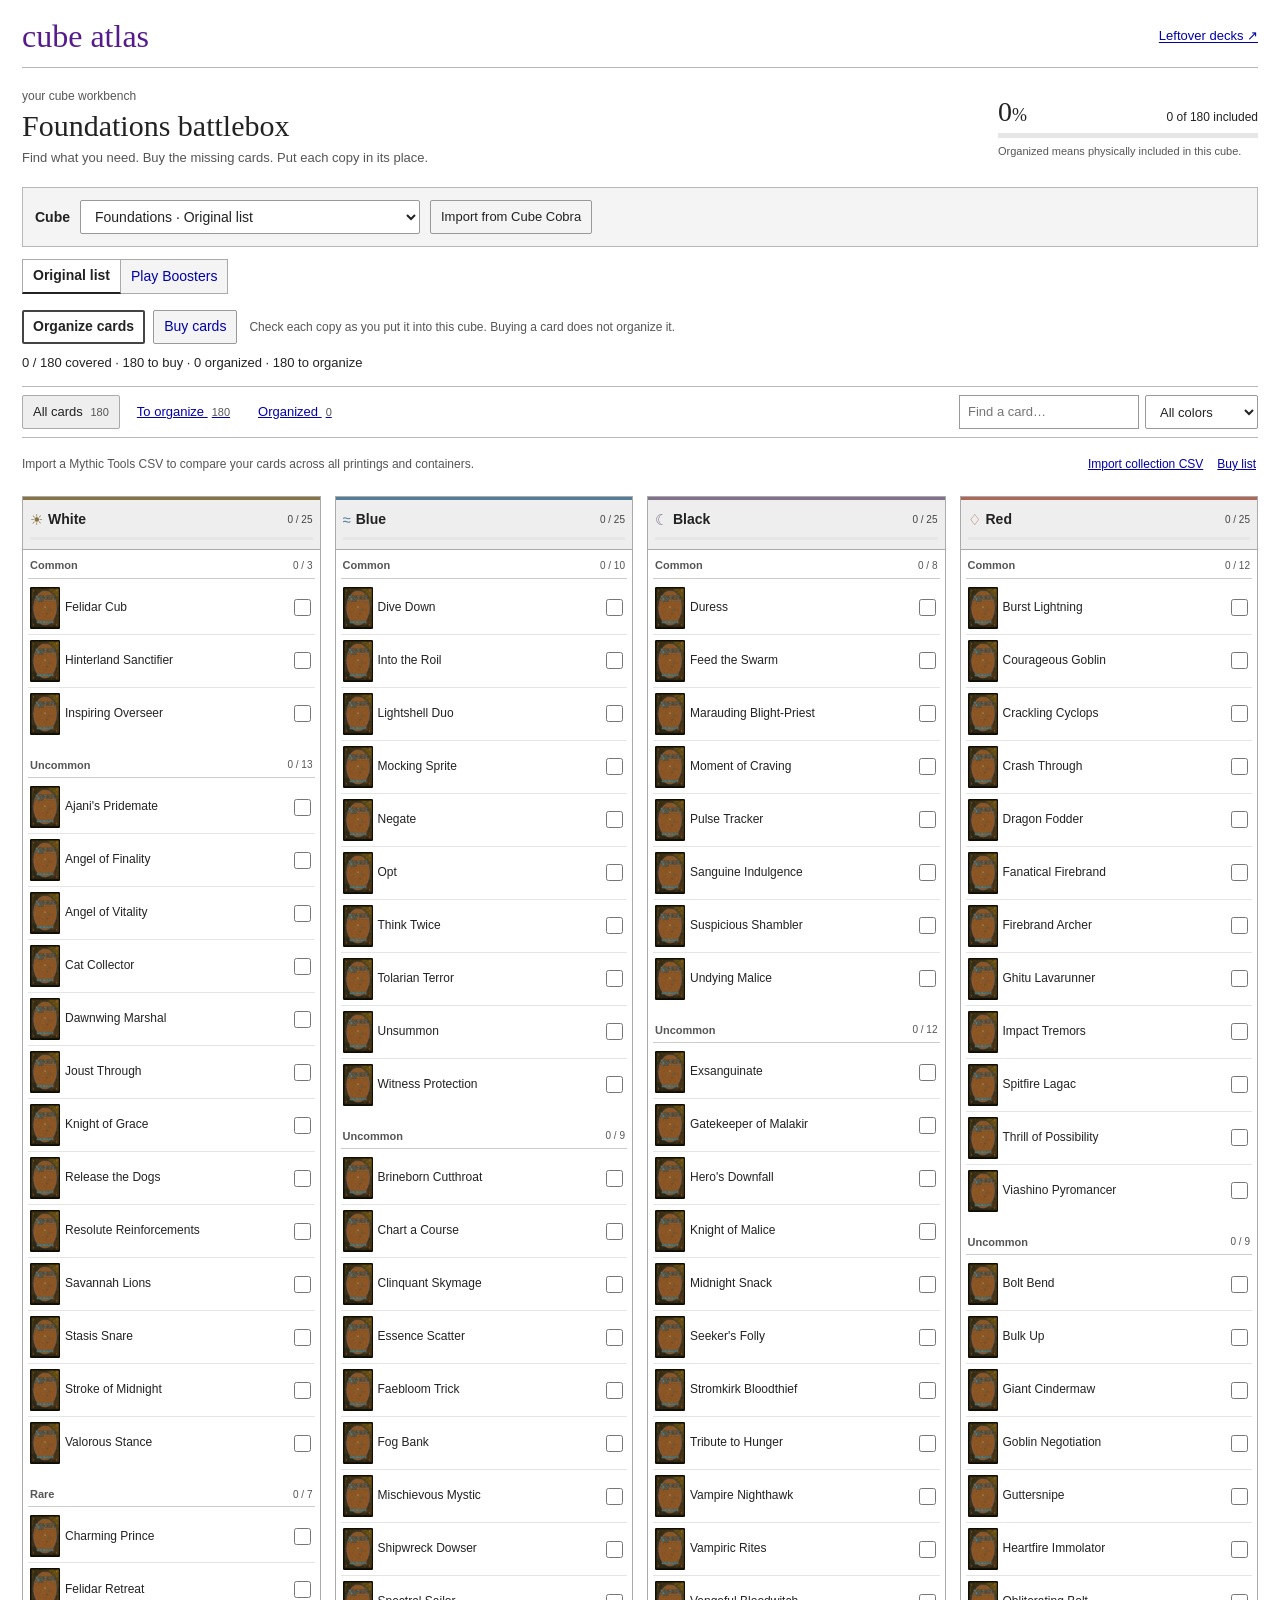
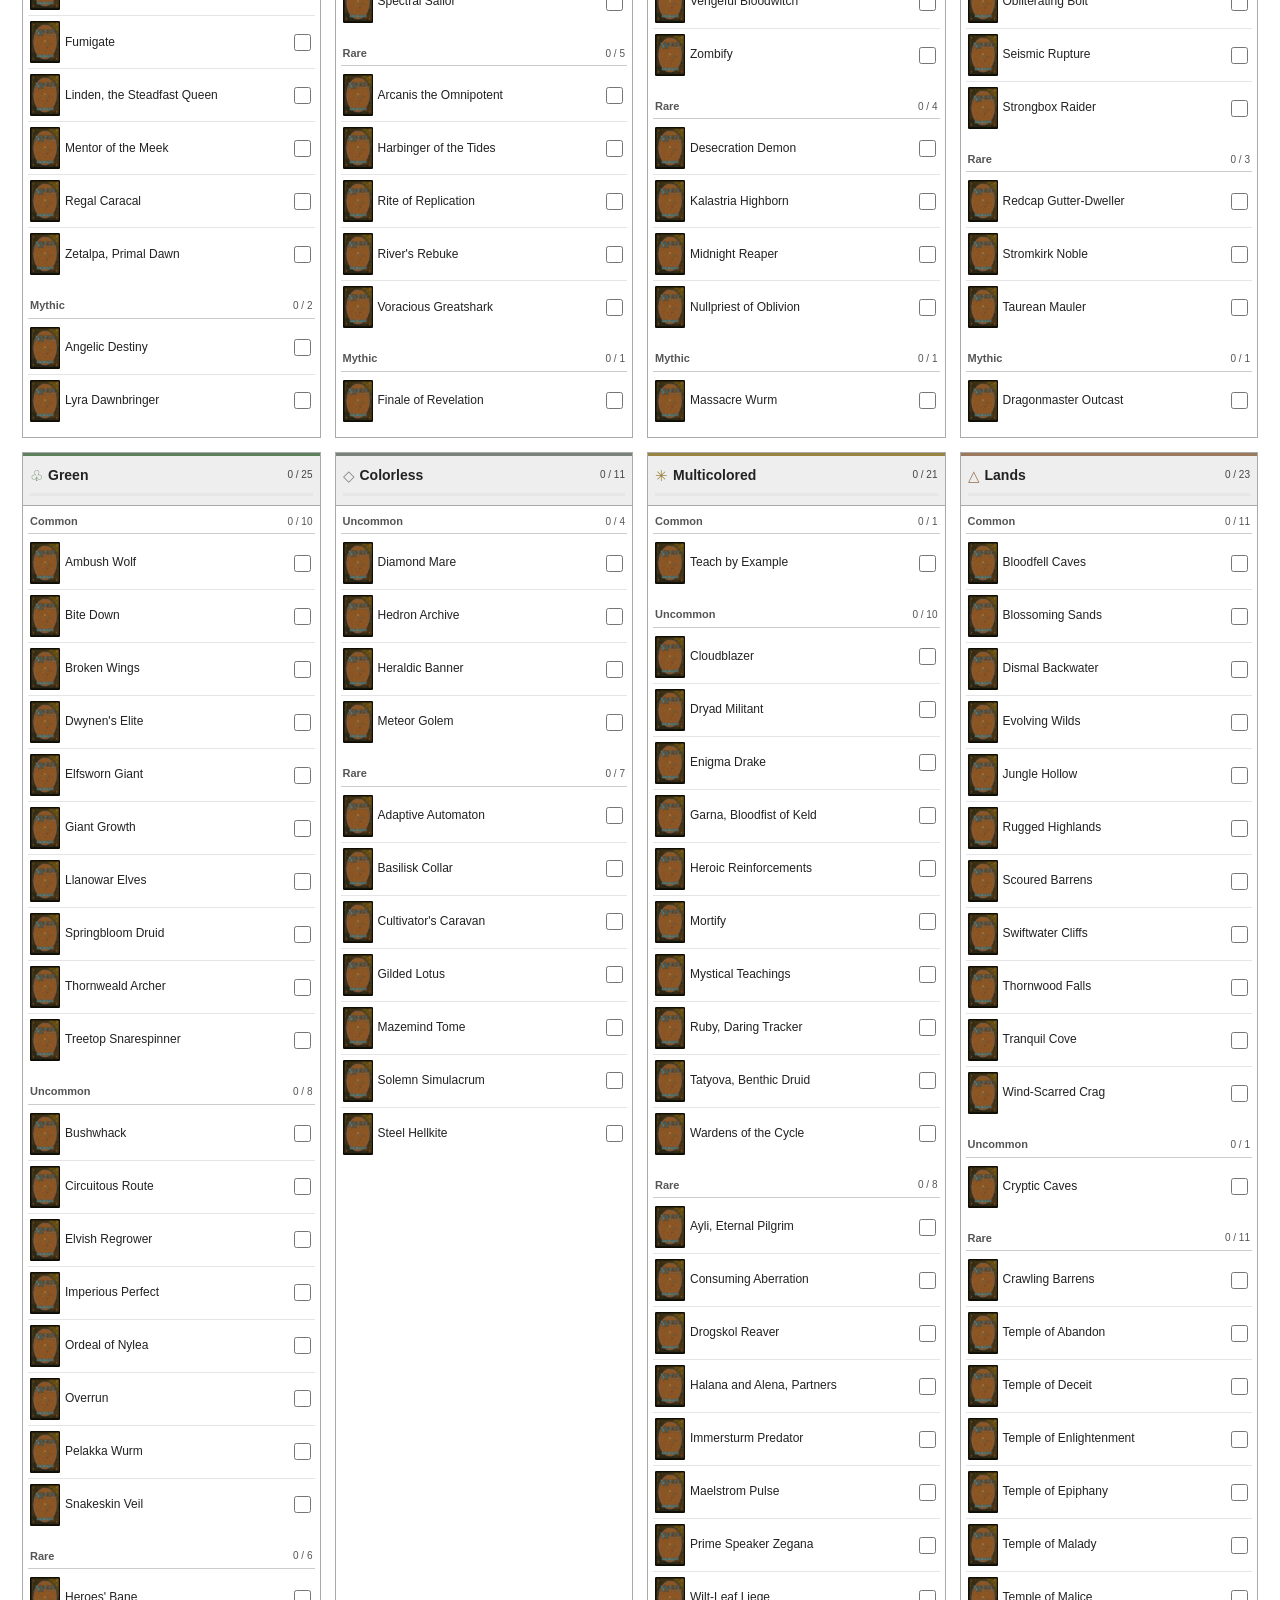
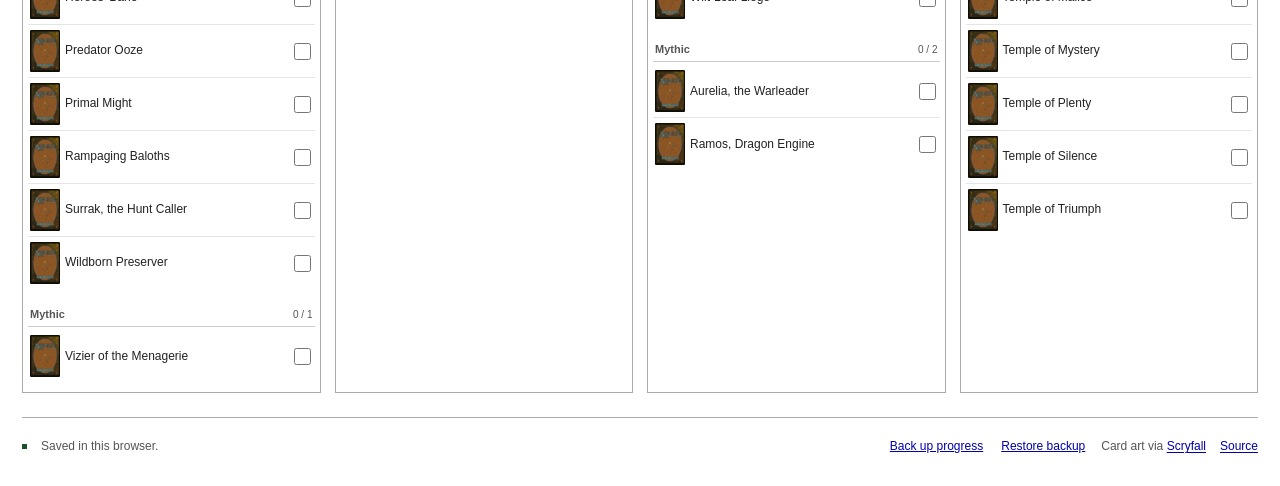
==== commit 9a17f4dd: "Load Scryfall card thumbnails with Magic card-back placeholders Show portrait fronts across cube and" ====
--- a/index.html
+++ b/index.html
@@ -327,6 +327,15 @@
       $('copy-buy').disabled = $('download-buy').disabled = entries.length === 0;
       $('buy-feedback').textContent = entries.length ? '' : 'Every copy is covered by your collection, acquired cards, or organized cards.';
     }
+    const thumbnailSources = fetch('docs/art-credits.json').then(response => {
+      if(!response.ok) throw new Error('Card images unavailable');
+      return response.json();
+    }).then(credits => new Map(credits.map(card => [normalizeName(card.name),card.image]))).catch(() => new Map());
+    async function loadThumbnail(img,card) {
+      const sources = await thumbnailSources;
+      const source = [card.image,sources.get(normalizeName(card.name))].find(url => /^https:\/\/cards\.scryfall\.io\/(normal|art_crop|small|large)\//.test(url || ''));
+      img.src = source ? source.replace(/\/(normal|art_crop|large)\//,'/small/') : `https://api.scryfall.com/cards/named?exact=${encodeURIComponent(card.name)}&format=image&version=small`;
+    }
     const cardNodes = new Map(), groupNodes = new Map(), columnNodes = new Map();
     let previewSources, previewFocus = null, previewRequest = 0, previewPoint = {x:0,y:0};
     function hidePreview() {
@@ -426,8 +435,10 @@
             const label = document.createElement('label'); label.className = 'card'; label.dataset.suggested = String(!!card.suggested);
             const art = document.createElement('span'); art.className = 'art'; art.setAttribute('aria-hidden','true');
             bindPreviewPointer(art,card);
-            const img = document.createElement('img'); img.src = card.art || card.image || (card.id.startsWith('import-') ? 'assets/cube.svg' : `assets/cards/${slug(card.name)}.jpg`); img.alt = ''; img.loading = 'lazy'; img.width = 70; img.height = 70;
-            img.addEventListener('error',() => img.hidden = true); art.append(img);
+            const img = document.createElement('img'); img.alt = ''; img.loading = 'lazy'; img.width = 146; img.height = 204;
+            img.addEventListener('load',() => img.dataset.loaded = 'true');
+            img.addEventListener('error',() => delete img.dataset.loaded);
+            art.append(img); loadThumbnail(img,card);
             const name = document.createElement('span'); name.className = 'card-name'; name.textContent = card.name;
             const owned = document.createElement('span'); owned.className = 'owned-icon'; owned.hidden = true; owned.setAttribute('role','img');
             owned.innerHTML = '<svg viewBox="0 0 16 16" aria-hidden="true"><rect x="5" y="2" width="8" height="11" rx="1.5"/><path d="M3 5H2v9h8v-1"/></svg><span></span>';
--- a/cube-atlas.css
+++ b/cube-atlas.css
@@ -80,8 +80,9 @@
 .card:has(input:checked){background:#f0f4ed}
 .card:has(input:focus-visible){outline:2px solid #005fcc;outline-offset:1px}
 .card:has(input:disabled){cursor:default}
-.art{width:28px;height:28px;flex-shrink:0;background:var(--wash);outline:1px solid rgb(0 0 0 / .1);outline-offset:-1px;overflow:hidden}
-.art img{display:block;width:100%;height:100%;object-fit:cover}
+.art{width:28px;height:39px;flex-shrink:0;background:url("assets/mtg-card-back.jpg") center/contain no-repeat;outline:1px solid rgb(0 0 0 / .1);outline-offset:-1px;overflow:hidden}
+.art img{display:block;width:100%;height:100%;object-fit:contain;opacity:0}
+.art img[data-loaded="true"]{opacity:1}
 .card-name{font-size:12px;line-height:1.3;flex:1;min-width:0}
 .copy-number{font-size:10px;color:#555;white-space:nowrap}
 .card input{width:17px;height:17px;flex-shrink:0;margin:0 2px 0 0;accent-color:var(--green);cursor:pointer}
@@ -122,7 +123,7 @@
 .particle{position:absolute;left:0;top:0;font-family:Georgia,serif;line-height:1}
 .cube-celebration{position:fixed;left:50%;top:38%;z-index:18;pointer-events:none;transform:translate(-50%,-50%);width:100px;height:100px}
 .sr-only{position:absolute;width:1px;height:1px;padding:0;margin:-1px;overflow:hidden;clip:rect(0,0,0,0);white-space:nowrap;border:0}
-@media(max-width:1399px){.board{grid-template-columns:repeat(4,minmax(0,1fr));gap:14px}.column h2{font-size:14px}.card{min-height:44px}.art{width:30px;height:30px}}
-@media(max-width:700px){.page{padding:14px 12px}.intro{flex-direction:column;align-items:stretch;gap:16px;margin:18px 0}.overall{width:100%}.overall-top{justify-content:start}.brand{font-size:28px}h1{font-size:26px}.library-bar{padding:10px}.library-bar select{min-width:0;flex:1 1 200px}.board{grid-template-columns:repeat(2,minmax(0,1fr));gap:10px}.toolbar{align-items:stretch;gap:8px}.tools{width:100%;flex-wrap:nowrap}.search{flex:1;min-width:0}.search input{width:100%}.filters{gap:1px}.filter{padding:6px}.booster-options{flex-direction:column;gap:6px}.art{width:23px;height:26px}.card-name{font-size:12px}.card{gap:4px}.column-head{padding:7px 5px}.column h2{font-size:12px}.column-count{font-size:10px}.work-mode p{flex-basis:100%;margin:4px 0}.ownership-bar{gap:4px 16px}.ownership-bar p{flex-basis:100%}.footer-actions{gap:12px}.import-source{flex-wrap:wrap}.import-source input{flex-basis:100%}dialog{padding:16px}.toast{bottom:12px}}
+@media(max-width:1399px){.board{grid-template-columns:repeat(4,minmax(0,1fr));gap:14px}.column h2{font-size:14px}.card{min-height:44px}.art{width:30px;height:42px}}
+@media(max-width:700px){.page{padding:14px 12px}.intro{flex-direction:column;align-items:stretch;gap:16px;margin:18px 0}.overall{width:100%}.overall-top{justify-content:start}.brand{font-size:28px}h1{font-size:26px}.library-bar{padding:10px}.library-bar select{min-width:0;flex:1 1 200px}.board{grid-template-columns:repeat(2,minmax(0,1fr));gap:10px}.toolbar{align-items:stretch;gap:8px}.tools{width:100%;flex-wrap:nowrap}.search{flex:1;min-width:0}.search input{width:100%}.filters{gap:1px}.filter{padding:6px}.booster-options{flex-direction:column;gap:6px}.art{width:23px;height:32px}.card-name{font-size:12px}.card{gap:4px}.column-head{padding:7px 5px}.column h2{font-size:12px}.column-count{font-size:10px}.work-mode p{flex-basis:100%;margin:4px 0}.ownership-bar{gap:4px 16px}.ownership-bar p{flex-basis:100%}.footer-actions{gap:12px}.import-source{flex-wrap:wrap}.import-source input{flex-basis:100%}dialog{padding:16px}.toast{bottom:12px}}
 @media(max-width:359px){.board{grid-template-columns:1fr}.filters{flex-wrap:wrap}.filter{font-size:12px}.card-name{font-size:13px}}
 @media(prefers-reduced-motion:reduce){*,*::before,*::after{animation:none!important;transition:none!important;scroll-behavior:auto!important}.particles,.cube-celebration{display:none!important}}
